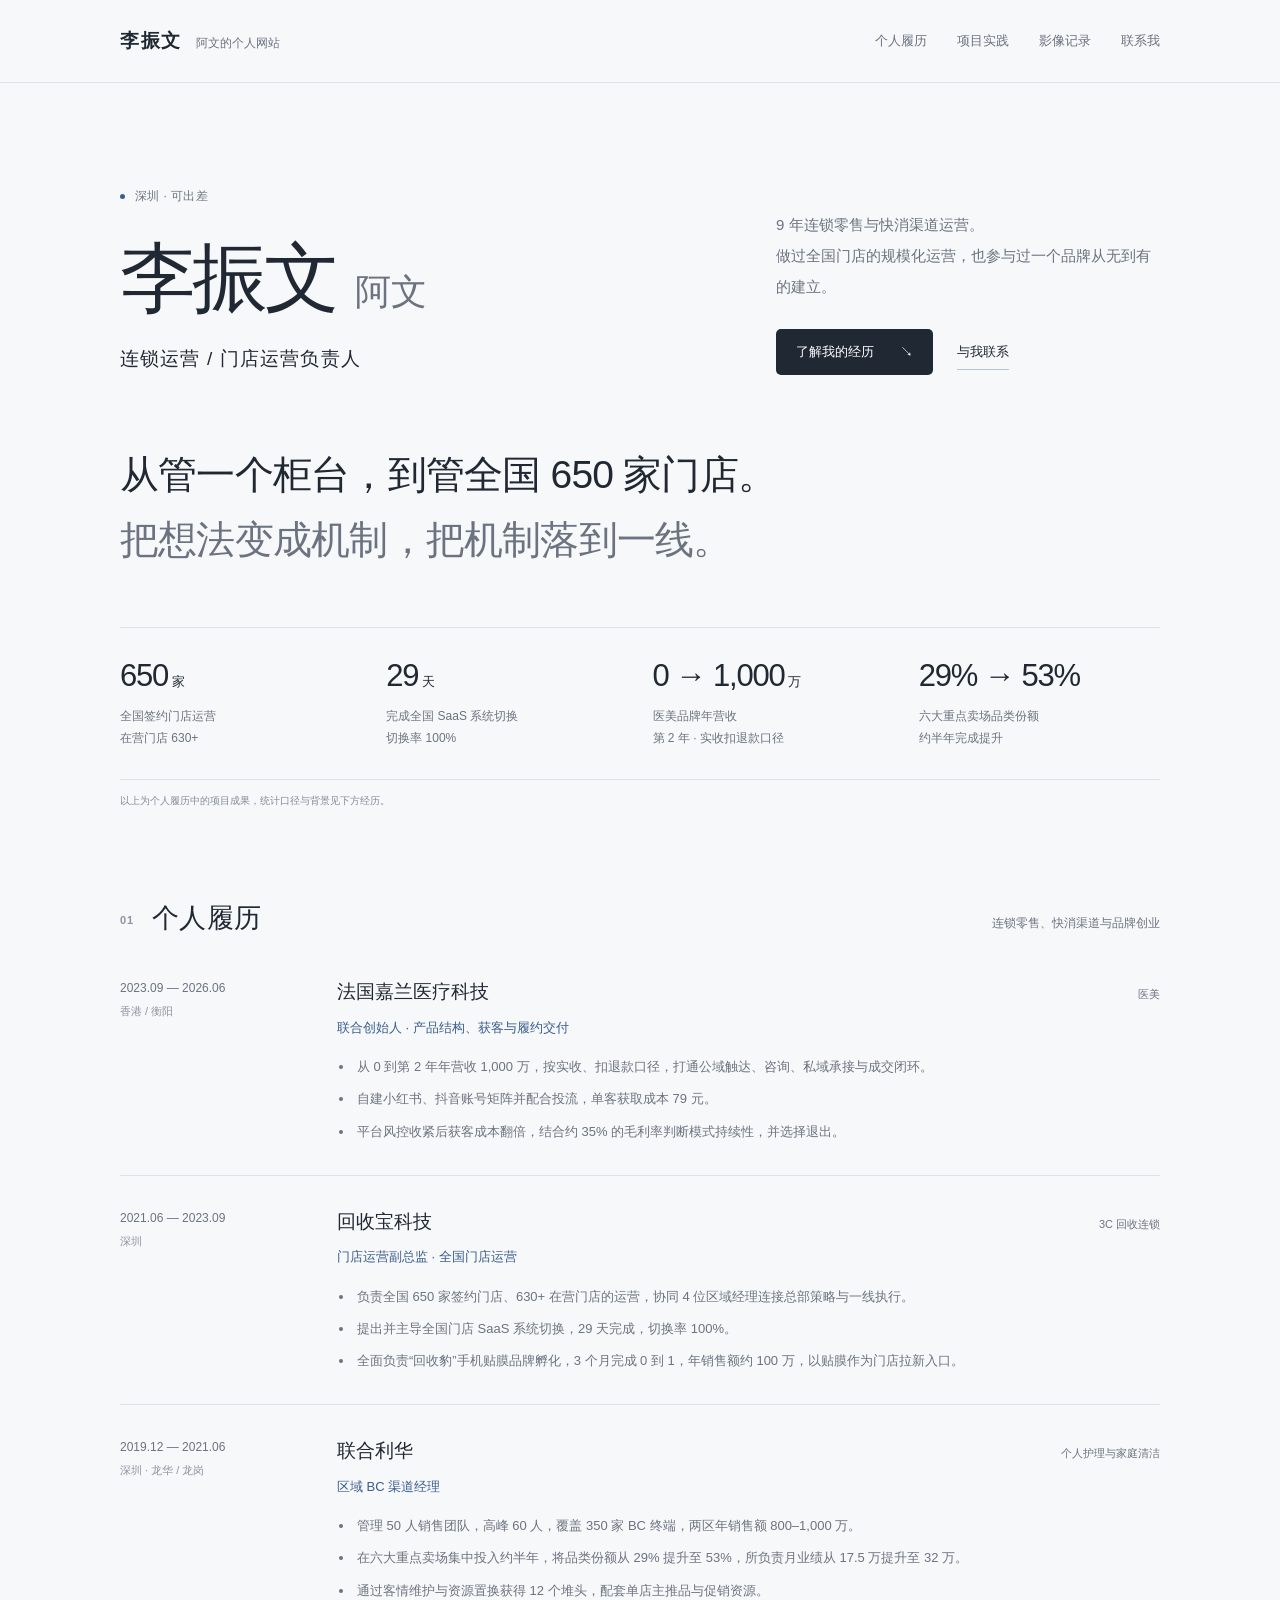
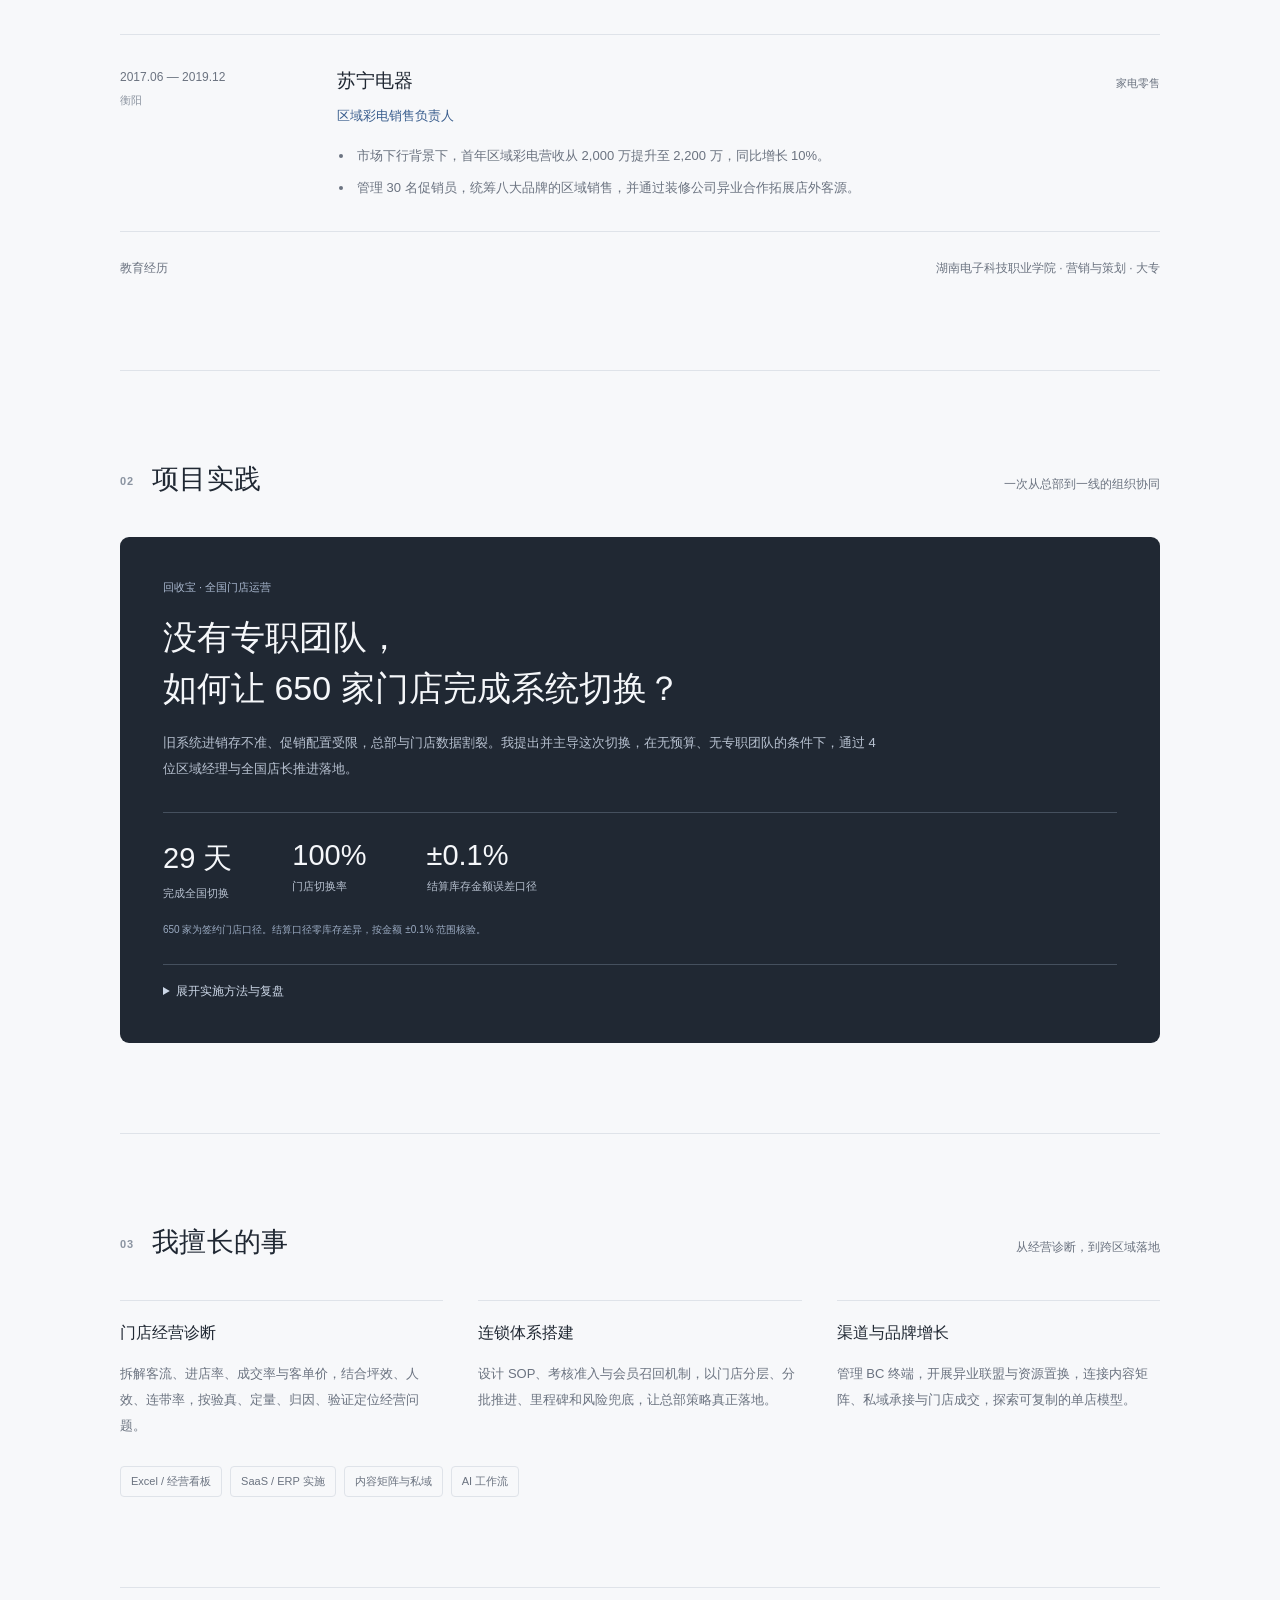
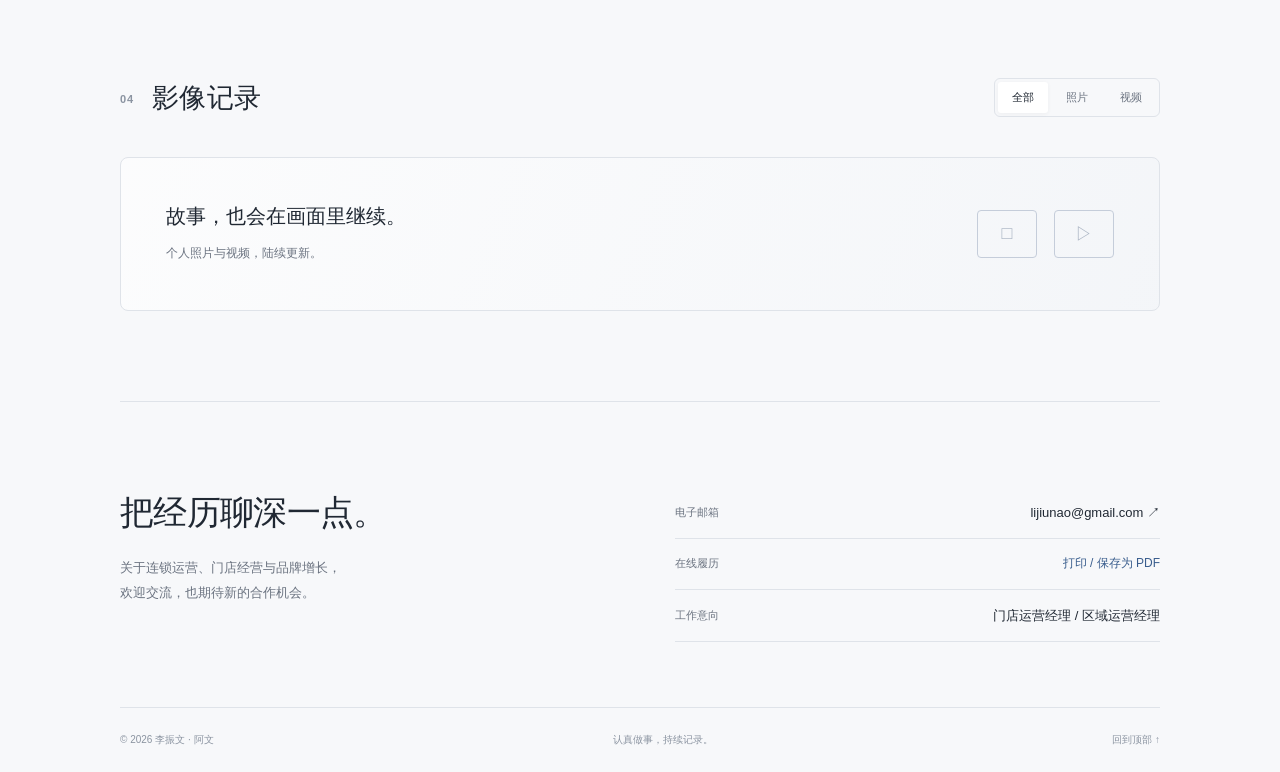
==== index.html @ 972db307 "Redesign Awen personal site around resume and future media gallery" ====
<!doctype html>
<html lang="zh-CN">
<head>
<meta charset="utf-8"><meta name="viewport" content="width=device-width,initial-scale=1">
<meta name="description" content="李振文（阿文）的个人网站。9 年连锁零售与快消渠道运营，分享工作经历、项目实践与影像记录。">
<meta name="theme-color" content="#f7f8fa"><title>李振文 · 阿文｜连锁运营与个人记录</title>
<style>
:root{--paper:#f7f8fa;--ink:#202833;--muted:#6b7380;--line:#dfe3e9;--accent:#395d8d;--white:#fff;--soft:#edf1f6}*{box-sizing:border-box}html{scroll-behavior:smooth;scroll-padding-top:100px}body{margin:0;background:var(--paper);color:var(--ink);font-family:-apple-system,BlinkMacSystemFont,"PingFang SC","Microsoft YaHei",sans-serif;-webkit-font-smoothing:antialiased}button,a{-webkit-tap-highlight-color:transparent}a{color:inherit;text-decoration:none}button{font:inherit;cursor:pointer}a:focus-visible,button:focus-visible,summary:focus-visible{outline:2px solid var(--accent);outline-offset:6px}button{color:inherit}.wrap{max-width:1120px;margin:auto;padding:0 40px}.site-header{position:sticky;top:0;z-index:10;background:#f7f8faed;border-bottom:1px solid var(--line);backdrop-filter:blur(18px)}.nav{height:82px;display:flex;justify-content:space-between;align-items:center}.brand{font-weight:650;font-size:19px;letter-spacing:.08em}.brand span{font-size:12px;font-weight:400;margin-left:14px;color:var(--muted);letter-spacing:0}.nav-links{display:flex;gap:30px;font-size:13px;color:var(--muted)}.nav-links a:hover{color:var(--accent)}.menu-button{display:none;border:1px solid var(--line);background:transparent;border-radius:5px;padding:8px 12px;font-size:12px}.hero{padding:105px 0 0}.hero-top{display:grid;grid-template-columns:1.5fr 1fr;gap:80px;align-items:end}.location{font-size:12px;color:var(--muted);letter-spacing:.03em;margin:0 0 30px;display:flex;align-items:center;gap:10px}.location:before{content:"";width:5px;height:5px;background:var(--accent);border-radius:50%}h1{font-size:clamp(50px,6.2vw,76px);font-weight:550;letter-spacing:-.055em;line-height:1.12;margin:0 0 23px}h1 span{font-size:.47em;letter-spacing:0;font-weight:400;color:var(--muted);margin-left:20px}.role{font-size:19px;font-weight:400;letter-spacing:.06em;margin:0;line-height:1.7}.intro{font-size:15px;line-height:2.05;color:var(--muted);margin:0}.hero-actions{display:flex;gap:24px;align-items:center;margin-top:27px;font-size:13px}.primary{background:var(--ink);color:white;padding:14px 20px;border-radius:5px;display:inline-flex;gap:26px;align-items:center}.text-link{padding:8px 0;border-bottom:1px solid #bac4d1}.hero-line{font-size:clamp(27px,3.2vw,39px);line-height:1.65;letter-spacing:-.02em;margin:68px 0 0;max-width:860px;font-weight:400}.hero-line span{color:var(--muted)}.metrics{display:grid;grid-template-columns:repeat(4,1fr);margin-top:55px;border-top:1px solid var(--line);border-bottom:1px solid var(--line);padding:30px 0;gap:25px}.metric strong{display:block;font-size:31px;font-weight:500;letter-spacing:-.04em;font-variant-numeric:tabular-nums}.metric strong small{font-size:13px;margin-left:4px;font-weight:400;letter-spacing:0}.metric p{font-size:12px;margin:12px 0 0;color:var(--muted);line-height:1.8}.metric-note{font-size:10px;color:#838b97;margin:12px 0 0;line-height:1.8}.section{padding:90px 0;border-bottom:1px solid var(--line)}.section-heading{display:flex;justify-content:space-between;align-items:baseline;gap:30px;margin-bottom:40px}.section-heading h2{font-size:27px;font-weight:550;letter-spacing:.01em;margin:0}.section-heading p{font-size:12px;color:var(--muted);margin:0;line-height:1.8}.section-index{font-size:11px;color:#8b94a1;margin-right:18px;letter-spacing:.08em;vertical-align:middle}.career{display:grid;grid-template-columns:185px 1fr;gap:32px;padding:30px 0;border-top:1px solid var(--line)}.career:first-of-type{border-top:0;padding-top:0}.period{color:var(--muted);font-size:12px;font-variant-numeric:tabular-nums;line-height:2}.period span{display:block;font-size:11px;color:#8c94a0}.career-title{display:flex;justify-content:space-between;align-items:baseline;gap:20px}.career h3{font-size:19px;font-weight:550;margin:0;line-height:1.7}.career-title span{font-size:11px;color:var(--muted);white-space:nowrap}.position{color:var(--accent);font-size:13px;margin:7px 0 14px;line-height:1.8}.career ul{padding-left:17px;margin:0;color:var(--muted);font-size:13px;line-height:2.1}.career li{padding-left:3px;margin-bottom:5px}.career li:last-child{margin-bottom:0}.education{border-top:1px solid var(--line);padding-top:25px;display:flex;gap:30px;justify-content:space-between;font-size:12px;color:var(--muted);line-height:1.9}.project{background:var(--ink);border-radius:9px;color:#f5f7fa;padding:43px}.project-label{font-size:11px;color:#aab9d0;margin:0 0 17px}.project h3{font-size:clamp(23px,3vw,34px);font-weight:450;line-height:1.5;margin:0 0 16px;max-width:620px}.project-lead{font-size:13px;color:#b8c2d1;line-height:2;max-width:720px}.project-results{display:flex;gap:60px;margin-top:30px;padding-top:26px;border-top:1px solid #45505e}.project-results strong{font-size:29px;font-weight:450;display:block}.project-results span{font-size:11px;color:#b8c2d1;display:block;margin-top:7px}.project-note{font-size:10px;color:#9aaac1;line-height:1.8;margin:20px 0 0}.project details{margin-top:25px;border-top:1px solid #45505e;padding-top:18px}.project summary{font-size:12px;cursor:pointer;width:fit-content;color:#cbd6e6}.project-steps{display:grid;grid-template-columns:1fr 1fr;gap:24px;margin-top:22px}.project-steps h4{font-size:13px;font-weight:500;margin:0 0 9px}.project-steps p{font-size:12px;color:#b8c2d1;line-height:1.95;margin:0}.skills{display:grid;grid-template-columns:repeat(3,1fr);gap:35px}.skill{border-top:1px solid var(--line);padding-top:22px}.skill h3{font-size:16px;font-weight:550;margin:0 0 17px}.skill p{font-size:13px;color:var(--muted);line-height:2;margin:0}.tools{display:flex;gap:8px;flex-wrap:wrap;margin-top:27px}.tools span{font-size:11px;color:var(--muted);border:1px solid var(--line);padding:7px 10px;border-radius:4px}.media-heading{align-items:center}.filters{display:flex;gap:4px;border:1px solid var(--line);padding:3px;border-radius:6px}.filters button{font-size:11px;border:0;padding:8px 14px;background:transparent;color:var(--muted);border-radius:3px}.filters button[aria-pressed=true]{background:white;color:var(--ink);box-shadow:0 1px 4px #2028330c}.empty-media{border:1px solid var(--line);border-radius:8px;padding:45px;display:flex;align-items:center;justify-content:space-between;gap:30px;background:linear-gradient(110deg,#fff9,#edf1f655)}.empty-media h3{font-size:20px;font-weight:450;margin:0 0 12px}.empty-media p{font-size:12px;color:var(--muted);line-height:1.9;margin:0}.media-mark{display:flex;align-items:center;gap:17px;color:#aab4c3}.frame-mark{width:60px;height:48px;border:1px solid #c5cdda;border-radius:4px;display:grid;place-items:center;font-size:18px}.media-grid{display:grid;grid-template-columns:repeat(3,minmax(0,1fr));gap:20px}.media-card{border:1px solid var(--line);background:white;border-radius:7px;overflow:hidden}.media-card img,.media-card video{width:100%;aspect-ratio:4/5;object-fit:cover;display:block;background:var(--soft)}.media-card video{object-fit:contain}.media-card .media-card-body{padding:19px}.media-card h3{font-size:14px;font-weight:500;margin:0 0 10px;line-height:1.8}.media-card a{font-size:12px;color:var(--accent);display:inline-block;padding:4px 0}.link-cover{aspect-ratio:4/5;background:var(--soft);display:grid;place-items:center;color:var(--accent);font-size:25px}.contact{padding:85px 0 65px;display:grid;grid-template-columns:1fr 1fr;gap:70px}.contact h2{font-size:34px;font-weight:450;margin:0 0 17px;line-height:1.5;letter-spacing:-.02em}.contact p{font-size:13px;color:var(--muted);line-height:1.95;margin:0}.contact-info{display:grid;gap:0;align-content:start}.contact-info a,.contact-info .print-row{padding:14px 0;border-bottom:1px solid var(--line);display:flex;justify-content:space-between;align-items:center;gap:20px;font-size:13px;line-height:1.8}.contact-info small{font-size:11px;color:var(--muted)}.contact-info a:hover{color:var(--accent)}.print-button{border:0;background:none;padding:0;color:var(--accent);font-size:12px}.footer{display:flex;justify-content:space-between;gap:25px;border-top:1px solid var(--line);padding:25px 0;font-size:10px;color:#8b94a1}.hero{animation:enter .8s ease both}@keyframes enter{from{opacity:0;transform:translateY(10px)}to{opacity:1;transform:none}}[hidden]{display:none!important}@media(max-width:800px){.wrap{padding:0 25px}.hero{padding-top:60px}.hero-top{gap:30px;grid-template-columns:1fr}.hero-line{margin-top:45px;font-size:28px}.intro{max-width:580px}.metrics{grid-template-columns:1fr 1fr;gap:27px;padding:25px 0}.metric strong{font-size:29px}.section{padding:60px 0}.career{grid-template-columns:135px 1fr;gap:20px}.career-title{display:block}.career-title span{display:block;margin-top:3px}.project{padding:30px}.skills{gap:20px}.contact{gap:35px}.media-grid{grid-template-columns:1fr 1fr}.section-heading{gap:15px}.section-heading h2{font-size:24px}.section-index{margin-right:10px}}@media(max-width:560px){.nav{height:70px}.brand span{margin-left:9px}.menu-button{display:block}.nav-links{display:none;position:absolute;top:69px;left:0;right:0;background:var(--paper);padding:20px 25px;border-bottom:1px solid var(--line);gap:20px}.nav-links.open{display:flex;flex-wrap:wrap}.hero{padding-top:45px}h1{font-size:55px}.location{margin-bottom:25px}.role{font-size:16px}.intro{font-size:14px}.hero-line{font-size:25px}.section-heading{display:block;margin-bottom:29px}.section-heading p{margin-top:12px}.career{grid-template-columns:1fr;gap:10px;padding:27px 0}.period{display:flex;gap:15px}.career h3{font-size:18px}.education{display:block}.education span{display:block;margin-top:8px}.project{padding:25px}.project-results{gap:25px;justify-content:space-between}.project-results strong{font-size:25px}.project-results span{font-size:10px}.project-steps,.skills,.contact{grid-template-columns:1fr}.project-steps{gap:20px}.skills{gap:27px}.media-heading{display:flex;flex-wrap:wrap}.media-heading h2{font-size:23px}.filters button{padding:7px 11px}.empty-media{padding:28px;min-height:190px}.media-mark{display:none}.media-grid{grid-template-columns:1fr}.contact{padding-top:60px;gap:25px}.contact h2{font-size:30px}.footer{font-size:10px;line-height:1.8;flex-wrap:wrap}.section-index{font-size:10px}.contact-info a{overflow-wrap:anywhere}}@media(prefers-reduced-motion:reduce){*{animation:none!important;scroll-behavior:auto!important}}@media print{body{background:white;font-size:11px}.wrap{max-width:none;padding:0}.site-header,.hero-actions,#media,.print-row,.footer{display:none!important}.hero{padding-top:0;animation:none}.hero-top{grid-template-columns:1fr 1fr;gap:30px}h1{font-size:40px}.hero-line{font-size:24px;margin-top:20px}.metrics{margin-top:20px;padding:15px 0}.section{padding:28px 0}.section-heading{margin-bottom:20px}.career{padding:18px 0;break-inside:avoid}.project{color:var(--ink);background:#f0f2f5;padding:25px;break-inside:avoid}.project p,.project-results span,.project-note{color:#526071}.project h3{font-size:24px}.project details{display:none}.project-results{margin-top:15px;padding-top:15px}.contact{padding:25px 0;gap:25px}.contact h2{font-size:24px}.skills{gap:20px}}
</style>
</head>
<body>
<header class="site-header"><div class="wrap nav"><a class="brand" href="#home">李振文<span>阿文的个人网站</span></a><button class="menu-button" aria-controls="navigation" aria-expanded="false">目录</button><nav class="nav-links" id="navigation" aria-label="主导航"><a href="#experience">个人履历</a><a href="#project">项目实践</a><a href="#media">影像记录</a><a href="#contact">联系我</a></nav></div></header>
<main class="wrap">
<section class="hero" id="home"><div class="hero-top"><div><p class="location">深圳 · 可出差</p><h1>李振文<span>阿文</span></h1><p class="role">连锁运营 / 门店运营负责人</p></div><div><p class="intro">9 年连锁零售与快消渠道运营。<br>做过全国门店的规模化运营，也参与过一个品牌从无到有的建立。</p><div class="hero-actions"><a class="primary" href="#experience">了解我的经历 <span aria-hidden="true">↘</span></a><a class="text-link" href="#contact">与我联系</a></div></div></div><p class="hero-line">从管一个柜台，到管全国 650 家门店。<br><span>把想法变成机制，把机制落到一线。</span></p><div class="metrics"><div class="metric"><strong>650<small>家</small></strong><p>全国签约门店运营<br>在营门店 630+</p></div><div class="metric"><strong>29<small>天</small></strong><p>完成全国 SaaS 系统切换<br>切换率 100%</p></div><div class="metric"><strong>0 → 1,000<small>万</small></strong><p>医美品牌年营收<br>第 2 年 · 实收扣退款口径</p></div><div class="metric"><strong>29% → 53%</strong><p>六大重点卖场品类份额<br>约半年完成提升</p></div></div><p class="metric-note">以上为个人履历中的项目成果，统计口径与背景见下方经历。</p></section>
<section class="section" id="experience"><div class="section-heading"><h2><span class="section-index">01</span>个人履历</h2><p>连锁零售、快消渠道与品牌创业</p></div>
<article class="career"><div class="period">2023.09 — 2026.06<span>香港 / 衡阳</span></div><div><div class="career-title"><h3>法国嘉兰医疗科技</h3><span>医美</span></div><p class="position">联合创始人 · 产品结构、获客与履约交付</p><ul><li>从 0 到第 2 年年营收 1,000 万，按实收、扣退款口径，打通公域触达、咨询、私域承接与成交闭环。</li><li>自建小红书、抖音账号矩阵并配合投流，单客获取成本 79 元。</li><li>平台风控收紧后获客成本翻倍，结合约 35% 的毛利率判断模式持续性，并选择退出。</li></ul></div></article>
<article class="career"><div class="period">2021.06 — 2023.09<span>深圳</span></div><div><div class="career-title"><h3>回收宝科技</h3><span>3C 回收连锁</span></div><p class="position">门店运营副总监 · 全国门店运营</p><ul><li>负责全国 650 家签约门店、630+ 在营门店的运营，协同 4 位区域经理连接总部策略与一线执行。</li><li>提出并主导全国门店 SaaS 系统切换，29 天完成，切换率 100%。</li><li>全面负责“回收豹”手机贴膜品牌孵化，3 个月完成 0 到 1，年销售额约 100 万，以贴膜作为门店拉新入口。</li></ul></div></article>
<article class="career"><div class="period">2019.12 — 2021.06<span>深圳 · 龙华 / 龙岗</span></div><div><div class="career-title"><h3>联合利华</h3><span>个人护理与家庭清洁</span></div><p class="position">区域 BC 渠道经理</p><ul><li>管理 50 人销售团队，高峰 60 人，覆盖 350 家 BC 终端，两区年销售额 800–1,000 万。</li><li>在六大重点卖场集中投入约半年，将品类份额从 29% 提升至 53%，所负责月业绩从 17.5 万提升至 32 万。</li><li>通过客情维护与资源置换获得 12 个堆头，配套单店主推品与促销资源。</li></ul></div></article>
<article class="career"><div class="period">2017.06 — 2019.12<span>衡阳</span></div><div><div class="career-title"><h3>苏宁电器</h3><span>家电零售</span></div><p class="position">区域彩电销售负责人</p><ul><li>市场下行背景下，首年区域彩电营收从 2,000 万提升至 2,200 万，同比增长 10%。</li><li>管理 30 名促销员，统筹八大品牌的区域销售，并通过装修公司异业合作拓展店外客源。</li></ul></div></article>
<div class="education"><span>教育经历</span><span>湖南电子科技职业学院 · 营销与策划 · 大专</span></div></section>
<section class="section" id="project"><div class="section-heading"><h2><span class="section-index">02</span>项目实践</h2><p>一次从总部到一线的组织协同</p></div><article class="project"><p class="project-label">回收宝 · 全国门店运营</p><h3>没有专职团队，<br>如何让 650 家门店完成系统切换？</h3><p class="project-lead">旧系统进销存不准、促销配置受限，总部与门店数据割裂。我提出并主导这次切换，在无预算、无专职团队的条件下，通过 4 位区域经理与全国店长推进落地。</p><div class="project-results"><div><strong>29 天</strong><span>完成全国切换</span></div><div><strong>100%</strong><span>门店切换率</span></div><div><strong>±0.1%</strong><span>结算库存金额误差口径</span></div></div><p class="project-note">650 家为签约门店口径。结算口径零库存差异，按金额 ±0.1% 范围核验。</p><details><summary>展开实施方法与复盘</summary><div class="project-steps"><div><h4>先设准入，再分批推进</h4><p>店长通过考核后才允许切换，将切换完成情况纳入当月运营考核。从业绩靠后门店先切，逐步扩大范围。</p></div><div><h4>用里程碑管理节奏</h4><p>第 3 天完成考核、第 5 天完成首店、第 10 天达 50 家、第 20 天达 500 家，预留 9 天缓冲。</p></div><div><h4>统一库存验收标准</h4><p>对比切换前后的库存快照，按差异金额分级处理。发现“实物已出库、系统未扣账”的在途单后，补入切换前单据清零要求。</p></div><div><h4>复盘组织机制</h4><p>如果重新推进，会补足正向激励，并在第 10 天设置中期检查点，尽早识别执行偏差。</p></div></div></details></article></section>
<section class="section" id="skills"><div class="section-heading"><h2><span class="section-index">03</span>我擅长的事</h2><p>从经营诊断，到跨区域落地</p></div><div class="skills"><article class="skill"><h3>门店经营诊断</h3><p>拆解客流、进店率、成交率与客单价，结合坪效、人效、连带率，按验真、定量、归因、验证定位经营问题。</p></article><article class="skill"><h3>连锁体系搭建</h3><p>设计 SOP、考核准入与会员召回机制，以门店分层、分批推进、里程碑和风险兜底，让总部策略真正落地。</p></article><article class="skill"><h3>渠道与品牌增长</h3><p>管理 BC 终端，开展异业联盟与资源置换，连接内容矩阵、私域承接与门店成交，探索可复制的单店模型。</p></article></div><div class="tools" aria-label="常用工具与方法"><span>Excel / 经营看板</span><span>SaaS / ERP 实施</span><span>内容矩阵与私域</span><span>AI 工作流</span></div></section>
<section class="section" id="media"><div class="section-heading media-heading"><h2><span class="section-index">04</span>影像记录</h2><div class="filters" aria-label="筛选影像"><button type="button" data-filter="all" aria-pressed="true">全部</button><button type="button" data-filter="photo" aria-pressed="false">照片</button><button type="button" data-filter="video" aria-pressed="false">视频</button></div></div><div class="media-grid" id="media-grid"></div><div class="empty-media" id="media-empty" role="status"><div><h3 id="empty-title">故事，也会在画面里继续。</h3><p id="empty-copy">个人照片与视频，陆续更新。</p></div><div class="media-mark" aria-hidden="true"><span class="frame-mark">□</span><span class="frame-mark">▷</span></div></div><div id="douyin-profile" hidden></div></section>
<section class="contact" id="contact"><div><h2>把经历聊深一点。</h2><p>关于连锁运营、门店经营与品牌增长，<br>欢迎交流，也期待新的合作机会。</p></div><div class="contact-info"><a href="mailto:lijiunao@gmail.com"><small>电子邮箱</small><span>lijiunao@gmail.com ↗</span></a><div class="print-row"><small>在线履历</small><button class="print-button" type="button" id="print-resume">打印 / 保存为 PDF</button></div><div class="print-row"><small>工作意向</small><span>门店运营经理 / 区域运营经理</span></div></div></section>
</main><footer class="wrap"><div class="footer"><span>© <span id="year">2026</span> 李振文 · 阿文</span><span>认真做事，持续记录。</span><a href="#home">回到顶部 ↑</a></div></footer>
<script>
const nav=document.querySelector('#navigation'),menu=document.querySelector('.menu-button');menu.addEventListener('click',()=>{const open=menu.getAttribute('aria-expanded')!=='true';menu.setAttribute('aria-expanded',String(open));nav.classList.toggle('open',open)});nav.querySelectorAll('a').forEach(a=>a.addEventListener('click',()=>{menu.setAttribute('aria-expanded','false');nav.classList.remove('open')}));document.querySelector('#year').textContent=new Date().getFullYear();document.querySelector('#print-resume').addEventListener('click',()=>window.print());
let media={profile:'',items:[]},filter='all';const grid=document.querySelector('#media-grid');function safeLink(value){try{const u=new URL(value);return u.protocol==='https:'?u.href:''}catch{return ''}}function localAsset(value){if(typeof value!=='string'||!/^assets\/[\w./-]+$/.test(value)||value.includes('..'))return '';return value}function renderMedia(){grid.replaceChildren();const items=media.items.filter(i=>filter==='all'||i.type===filter);for(const item of items){const card=document.createElement('article');card.className='media-card';const poster=localAsset(item.poster),src=localAsset(item.src),url=safeLink(item.url);if(item.type==='video'&&src){const video=document.createElement('video');video.src=src;video.controls=true;video.preload='none';video.playsInline=true;if(poster)video.poster=poster;video.setAttribute('aria-label',item.title||'个人视频');card.append(video)}else if(poster||(item.type==='photo'&&src)){const img=document.createElement('img');img.src=poster||src;img.alt=item.title||'个人照片';img.loading='lazy';card.append(img)}else{const visual=document.createElement('div');visual.className='link-cover';visual.textContent='▷';visual.setAttribute('aria-hidden','true');card.append(visual)}const body=document.createElement('div');body.className='media-card-body';const title=document.createElement('h3');title.textContent=item.title||'影像记录';body.append(title);if(url){const link=document.createElement('a');link.href=url;link.target='_blank';link.rel='noopener noreferrer';link.textContent='在抖音查看 ↗';body.append(link)}card.append(body);grid.append(card)}document.querySelector('#media-empty').hidden=items.length>0;document.querySelector('#empty-title').textContent=filter==='photo'?'一些瞬间，值得留下。':filter==='video'?'用视频，记录更多。':'故事，也会在画面里继续。';document.querySelector('#empty-copy').textContent=filter==='photo'?'个人照片，陆续更新。':filter==='video'?'视频作品，陆续更新。':'个人照片与视频，陆续更新。'}document.querySelectorAll('[data-filter]').forEach(button=>button.addEventListener('click',()=>{filter=button.dataset.filter;document.querySelectorAll('[data-filter]').forEach(b=>b.setAttribute('aria-pressed',String(b===button)));renderMedia()}));fetch('media.json').then(r=>{if(!r.ok)throw Error('unavailable');return r.json()}).then(data=>{media.items=Array.isArray(data.items)?data.items.filter(i=>i&&['photo','video'].includes(i.type)):[];media.profile=safeLink(data.profile);if(media.profile){const host=document.querySelector('#douyin-profile'),a=document.createElement('a');a.href=media.profile;a.textContent='在抖音看更多记录 ↗';a.className='text-link';a.target='_blank';a.rel='noopener noreferrer';host.append(a);host.style.marginTop='22px';host.hidden=false}renderMedia()}).catch(()=>renderMedia());renderMedia();
</script>
</body></html>
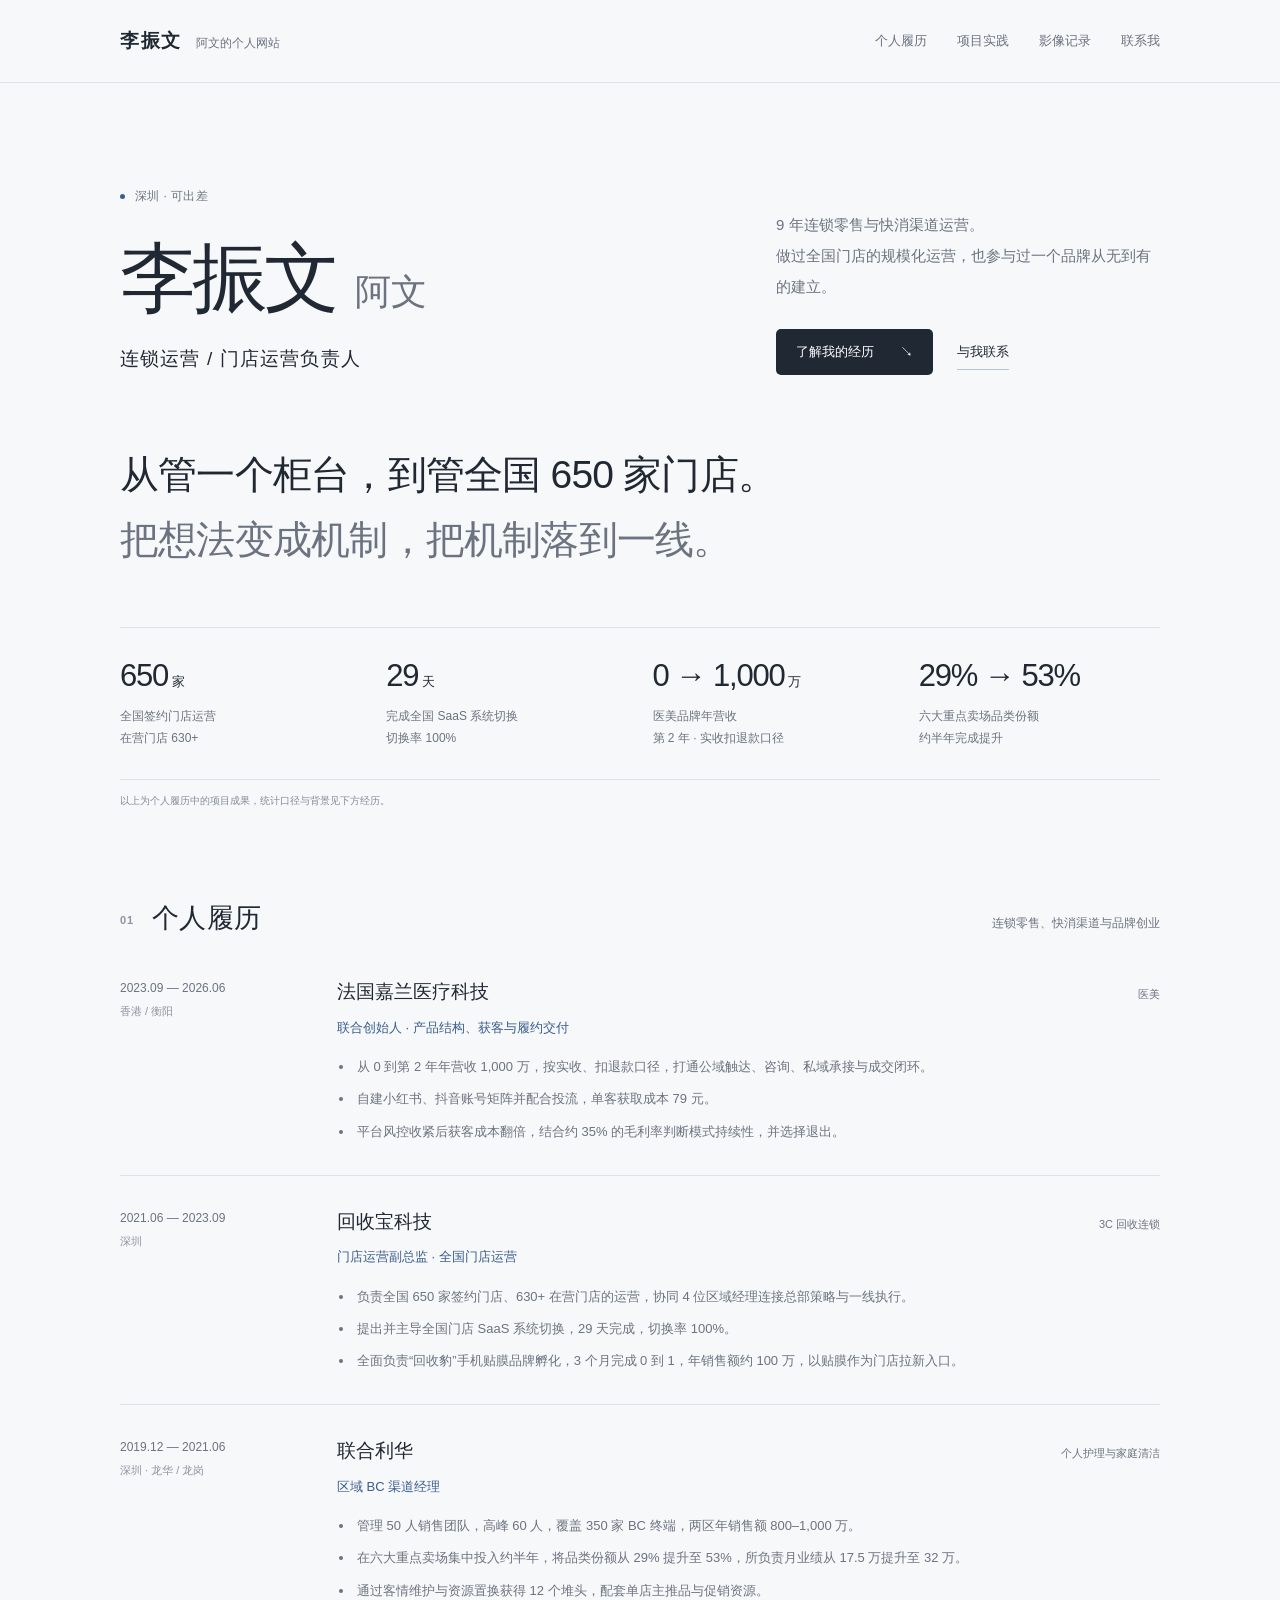
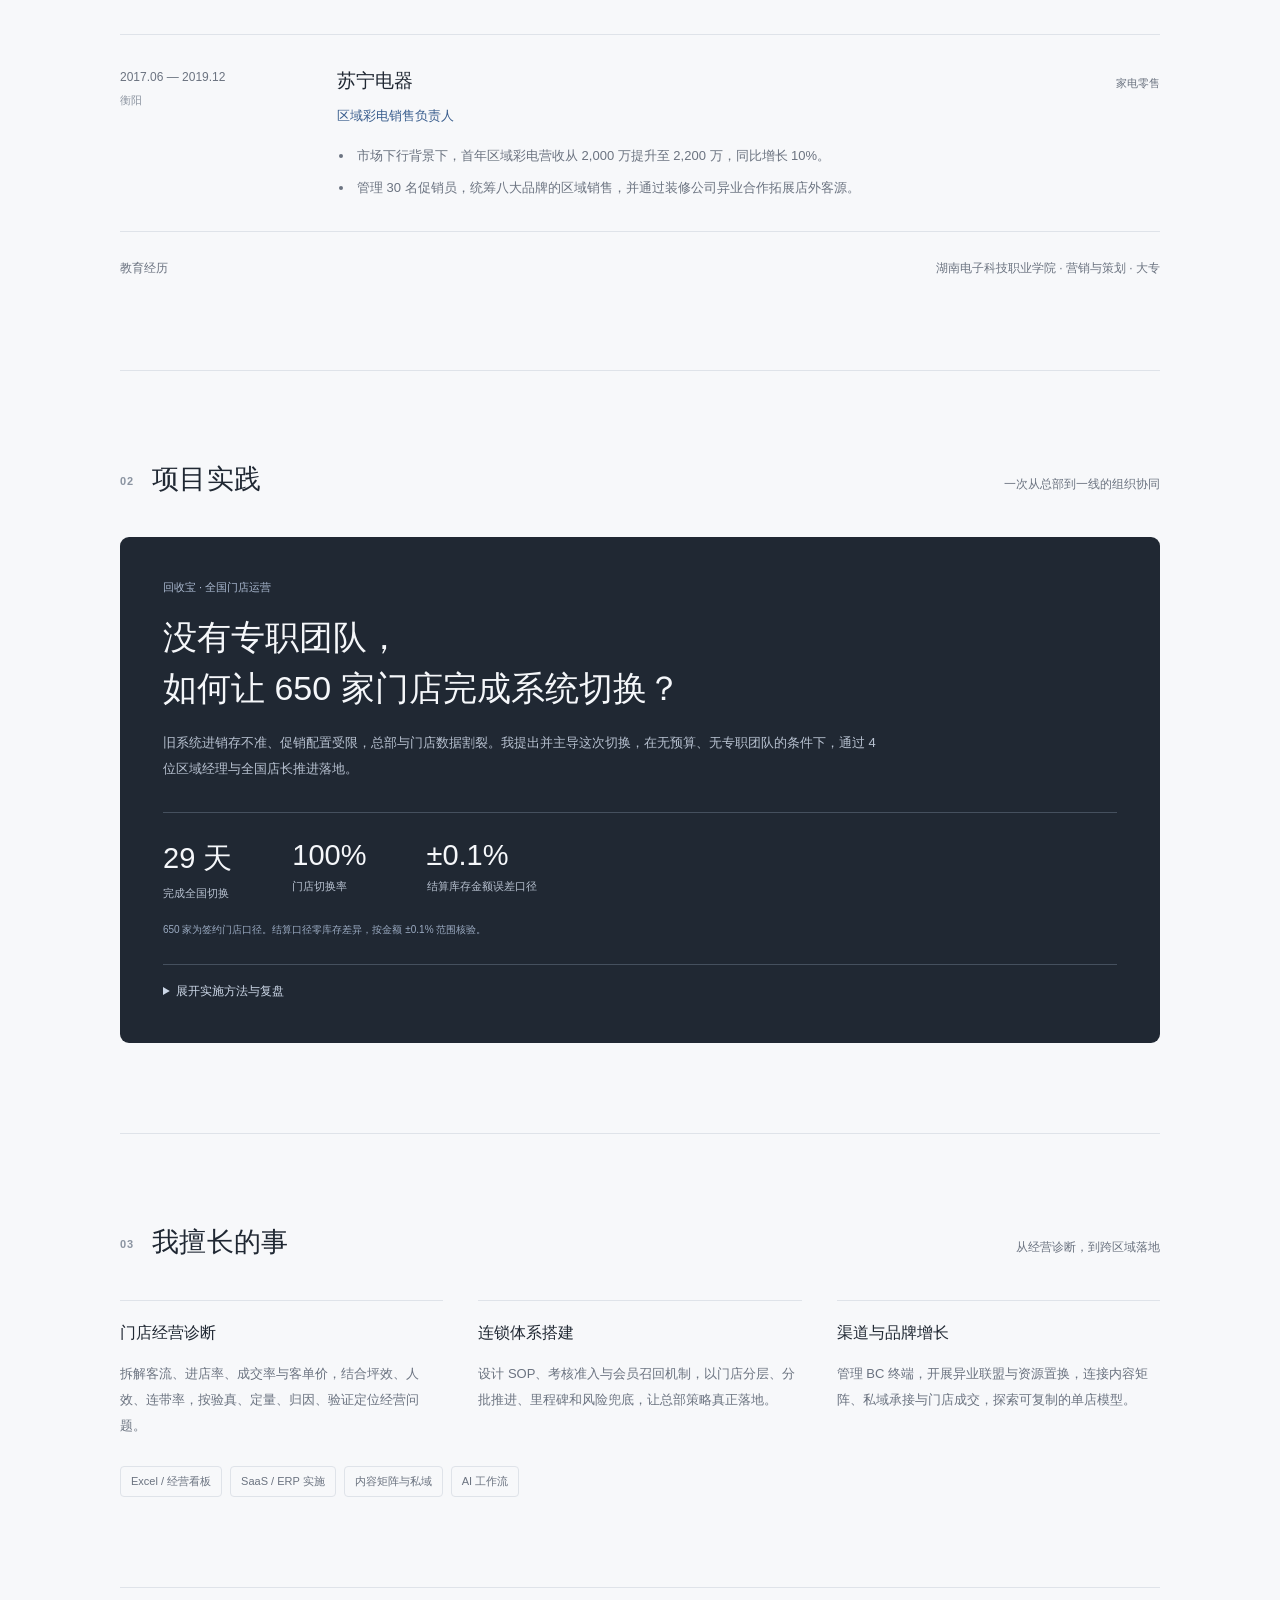
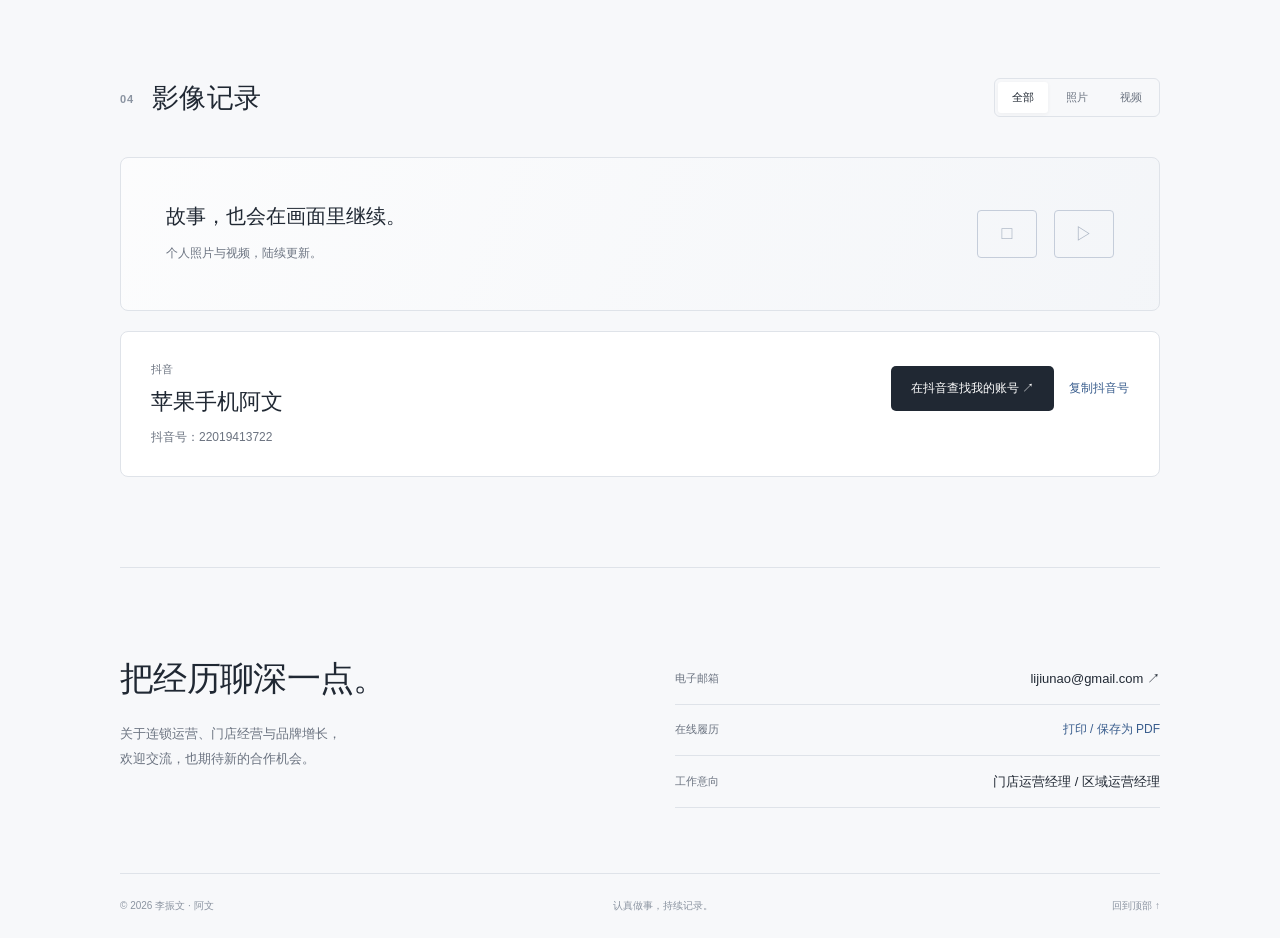
==== commit 8f430c3a: "Add Awen Douyin account search and copy controls" ====
--- a/index.html
+++ b/index.html
@@ -6,6 +6,7 @@
 <meta name="theme-color" content="#f7f8fa"><title>李振文 · 阿文｜连锁运营与个人记录</title>
 <style>
 :root{--paper:#f7f8fa;--ink:#202833;--muted:#6b7380;--line:#dfe3e9;--accent:#395d8d;--white:#fff;--soft:#edf1f6}*{box-sizing:border-box}html{scroll-behavior:smooth;scroll-padding-top:100px}body{margin:0;background:var(--paper);color:var(--ink);font-family:-apple-system,BlinkMacSystemFont,"PingFang SC","Microsoft YaHei",sans-serif;-webkit-font-smoothing:antialiased}button,a{-webkit-tap-highlight-color:transparent}a{color:inherit;text-decoration:none}button{font:inherit;cursor:pointer}a:focus-visible,button:focus-visible,summary:focus-visible{outline:2px solid var(--accent);outline-offset:6px}button{color:inherit}.wrap{max-width:1120px;margin:auto;padding:0 40px}.site-header{position:sticky;top:0;z-index:10;background:#f7f8faed;border-bottom:1px solid var(--line);backdrop-filter:blur(18px)}.nav{height:82px;display:flex;justify-content:space-between;align-items:center}.brand{font-weight:650;font-size:19px;letter-spacing:.08em}.brand span{font-size:12px;font-weight:400;margin-left:14px;color:var(--muted);letter-spacing:0}.nav-links{display:flex;gap:30px;font-size:13px;color:var(--muted)}.nav-links a:hover{color:var(--accent)}.menu-button{display:none;border:1px solid var(--line);background:transparent;border-radius:5px;padding:8px 12px;font-size:12px}.hero{padding:105px 0 0}.hero-top{display:grid;grid-template-columns:1.5fr 1fr;gap:80px;align-items:end}.location{font-size:12px;color:var(--muted);letter-spacing:.03em;margin:0 0 30px;display:flex;align-items:center;gap:10px}.location:before{content:"";width:5px;height:5px;background:var(--accent);border-radius:50%}h1{font-size:clamp(50px,6.2vw,76px);font-weight:550;letter-spacing:-.055em;line-height:1.12;margin:0 0 23px}h1 span{font-size:.47em;letter-spacing:0;font-weight:400;color:var(--muted);margin-left:20px}.role{font-size:19px;font-weight:400;letter-spacing:.06em;margin:0;line-height:1.7}.intro{font-size:15px;line-height:2.05;color:var(--muted);margin:0}.hero-actions{display:flex;gap:24px;align-items:center;margin-top:27px;font-size:13px}.primary{background:var(--ink);color:white;padding:14px 20px;border-radius:5px;display:inline-flex;gap:26px;align-items:center}.text-link{padding:8px 0;border-bottom:1px solid #bac4d1}.hero-line{font-size:clamp(27px,3.2vw,39px);line-height:1.65;letter-spacing:-.02em;margin:68px 0 0;max-width:860px;font-weight:400}.hero-line span{color:var(--muted)}.metrics{display:grid;grid-template-columns:repeat(4,1fr);margin-top:55px;border-top:1px solid var(--line);border-bottom:1px solid var(--line);padding:30px 0;gap:25px}.metric strong{display:block;font-size:31px;font-weight:500;letter-spacing:-.04em;font-variant-numeric:tabular-nums}.metric strong small{font-size:13px;margin-left:4px;font-weight:400;letter-spacing:0}.metric p{font-size:12px;margin:12px 0 0;color:var(--muted);line-height:1.8}.metric-note{font-size:10px;color:#838b97;margin:12px 0 0;line-height:1.8}.section{padding:90px 0;border-bottom:1px solid var(--line)}.section-heading{display:flex;justify-content:space-between;align-items:baseline;gap:30px;margin-bottom:40px}.section-heading h2{font-size:27px;font-weight:550;letter-spacing:.01em;margin:0}.section-heading p{font-size:12px;color:var(--muted);margin:0;line-height:1.8}.section-index{font-size:11px;color:#8b94a1;margin-right:18px;letter-spacing:.08em;vertical-align:middle}.career{display:grid;grid-template-columns:185px 1fr;gap:32px;padding:30px 0;border-top:1px solid var(--line)}.career:first-of-type{border-top:0;padding-top:0}.period{color:var(--muted);font-size:12px;font-variant-numeric:tabular-nums;line-height:2}.period span{display:block;font-size:11px;color:#8c94a0}.career-title{display:flex;justify-content:space-between;align-items:baseline;gap:20px}.career h3{font-size:19px;font-weight:550;margin:0;line-height:1.7}.career-title span{font-size:11px;color:var(--muted);white-space:nowrap}.position{color:var(--accent);font-size:13px;margin:7px 0 14px;line-height:1.8}.career ul{padding-left:17px;margin:0;color:var(--muted);font-size:13px;line-height:2.1}.career li{padding-left:3px;margin-bottom:5px}.career li:last-child{margin-bottom:0}.education{border-top:1px solid var(--line);padding-top:25px;display:flex;gap:30px;justify-content:space-between;font-size:12px;color:var(--muted);line-height:1.9}.project{background:var(--ink);border-radius:9px;color:#f5f7fa;padding:43px}.project-label{font-size:11px;color:#aab9d0;margin:0 0 17px}.project h3{font-size:clamp(23px,3vw,34px);font-weight:450;line-height:1.5;margin:0 0 16px;max-width:620px}.project-lead{font-size:13px;color:#b8c2d1;line-height:2;max-width:720px}.project-results{display:flex;gap:60px;margin-top:30px;padding-top:26px;border-top:1px solid #45505e}.project-results strong{font-size:29px;font-weight:450;display:block}.project-results span{font-size:11px;color:#b8c2d1;display:block;margin-top:7px}.project-note{font-size:10px;color:#9aaac1;line-height:1.8;margin:20px 0 0}.project details{margin-top:25px;border-top:1px solid #45505e;padding-top:18px}.project summary{font-size:12px;cursor:pointer;width:fit-content;color:#cbd6e6}.project-steps{display:grid;grid-template-columns:1fr 1fr;gap:24px;margin-top:22px}.project-steps h4{font-size:13px;font-weight:500;margin:0 0 9px}.project-steps p{font-size:12px;color:#b8c2d1;line-height:1.95;margin:0}.skills{display:grid;grid-template-columns:repeat(3,1fr);gap:35px}.skill{border-top:1px solid var(--line);padding-top:22px}.skill h3{font-size:16px;font-weight:550;margin:0 0 17px}.skill p{font-size:13px;color:var(--muted);line-height:2;margin:0}.tools{display:flex;gap:8px;flex-wrap:wrap;margin-top:27px}.tools span{font-size:11px;color:var(--muted);border:1px solid var(--line);padding:7px 10px;border-radius:4px}.media-heading{align-items:center}.filters{display:flex;gap:4px;border:1px solid var(--line);padding:3px;border-radius:6px}.filters button{font-size:11px;border:0;padding:8px 14px;background:transparent;color:var(--muted);border-radius:3px}.filters button[aria-pressed=true]{background:white;color:var(--ink);box-shadow:0 1px 4px #2028330c}.empty-media{border:1px solid var(--line);border-radius:8px;padding:45px;display:flex;align-items:center;justify-content:space-between;gap:30px;background:linear-gradient(110deg,#fff9,#edf1f655)}.empty-media h3{font-size:20px;font-weight:450;margin:0 0 12px}.empty-media p{font-size:12px;color:var(--muted);line-height:1.9;margin:0}.media-mark{display:flex;align-items:center;gap:17px;color:#aab4c3}.frame-mark{width:60px;height:48px;border:1px solid #c5cdda;border-radius:4px;display:grid;place-items:center;font-size:18px}.media-grid{display:grid;grid-template-columns:repeat(3,minmax(0,1fr));gap:20px}.media-card{border:1px solid var(--line);background:white;border-radius:7px;overflow:hidden}.media-card img,.media-card video{width:100%;aspect-ratio:4/5;object-fit:cover;display:block;background:var(--soft)}.media-card video{object-fit:contain}.media-card .media-card-body{padding:19px}.media-card h3{font-size:14px;font-weight:500;margin:0 0 10px;line-height:1.8}.media-card a{font-size:12px;color:var(--accent);display:inline-block;padding:4px 0}.link-cover{aspect-ratio:4/5;background:var(--soft);display:grid;place-items:center;color:var(--accent);font-size:25px}.contact{padding:85px 0 65px;display:grid;grid-template-columns:1fr 1fr;gap:70px}.contact h2{font-size:34px;font-weight:450;margin:0 0 17px;line-height:1.5;letter-spacing:-.02em}.contact p{font-size:13px;color:var(--muted);line-height:1.95;margin:0}.contact-info{display:grid;gap:0;align-content:start}.contact-info a,.contact-info .print-row{padding:14px 0;border-bottom:1px solid var(--line);display:flex;justify-content:space-between;align-items:center;gap:20px;font-size:13px;line-height:1.8}.contact-info small{font-size:11px;color:var(--muted)}.contact-info a:hover{color:var(--accent)}.print-button{border:0;background:none;padding:0;color:var(--accent);font-size:12px}.footer{display:flex;justify-content:space-between;gap:25px;border-top:1px solid var(--line);padding:25px 0;font-size:10px;color:#8b94a1}.hero{animation:enter .8s ease both}@keyframes enter{from{opacity:0;transform:translateY(10px)}to{opacity:1;transform:none}}[hidden]{display:none!important}@media(max-width:800px){.wrap{padding:0 25px}.hero{padding-top:60px}.hero-top{gap:30px;grid-template-columns:1fr}.hero-line{margin-top:45px;font-size:28px}.intro{max-width:580px}.metrics{grid-template-columns:1fr 1fr;gap:27px;padding:25px 0}.metric strong{font-size:29px}.section{padding:60px 0}.career{grid-template-columns:135px 1fr;gap:20px}.career-title{display:block}.career-title span{display:block;margin-top:3px}.project{padding:30px}.skills{gap:20px}.contact{gap:35px}.media-grid{grid-template-columns:1fr 1fr}.section-heading{gap:15px}.section-heading h2{font-size:24px}.section-index{margin-right:10px}}@media(max-width:560px){.nav{height:70px}.brand span{margin-left:9px}.menu-button{display:block}.nav-links{display:none;position:absolute;top:69px;left:0;right:0;background:var(--paper);padding:20px 25px;border-bottom:1px solid var(--line);gap:20px}.nav-links.open{display:flex;flex-wrap:wrap}.hero{padding-top:45px}h1{font-size:55px}.location{margin-bottom:25px}.role{font-size:16px}.intro{font-size:14px}.hero-line{font-size:25px}.section-heading{display:block;margin-bottom:29px}.section-heading p{margin-top:12px}.career{grid-template-columns:1fr;gap:10px;padding:27px 0}.period{display:flex;gap:15px}.career h3{font-size:18px}.education{display:block}.education span{display:block;margin-top:8px}.project{padding:25px}.project-results{gap:25px;justify-content:space-between}.project-results strong{font-size:25px}.project-results span{font-size:10px}.project-steps,.skills,.contact{grid-template-columns:1fr}.project-steps{gap:20px}.skills{gap:27px}.media-heading{display:flex;flex-wrap:wrap}.media-heading h2{font-size:23px}.filters button{padding:7px 11px}.empty-media{padding:28px;min-height:190px}.media-mark{display:none}.media-grid{grid-template-columns:1fr}.contact{padding-top:60px;gap:25px}.contact h2{font-size:30px}.footer{font-size:10px;line-height:1.8;flex-wrap:wrap}.section-index{font-size:10px}.contact-info a{overflow-wrap:anywhere}}@media(prefers-reduced-motion:reduce){*{animation:none!important;scroll-behavior:auto!important}}@media print{body{background:white;font-size:11px}.wrap{max-width:none;padding:0}.site-header,.hero-actions,#media,.print-row,.footer{display:none!important}.hero{padding-top:0;animation:none}.hero-top{grid-template-columns:1fr 1fr;gap:30px}h1{font-size:40px}.hero-line{font-size:24px;margin-top:20px}.metrics{margin-top:20px;padding:15px 0}.section{padding:28px 0}.section-heading{margin-bottom:20px}.career{padding:18px 0;break-inside:avoid}.project{color:var(--ink);background:#f0f2f5;padding:25px;break-inside:avoid}.project p,.project-results span,.project-note{color:#526071}.project h3{font-size:24px}.project details{display:none}.project-results{margin-top:15px;padding-top:15px}.contact{padding:25px 0;gap:25px}.contact h2{font-size:24px}.skills{gap:20px}}
+.douyin-account{border:1px solid var(--line);border-radius:8px;padding:30px;display:flex;justify-content:space-between;align-items:center;gap:25px;margin-top:20px;background:var(--white)}.account-platform{font-size:11px;color:var(--muted);margin:0 0 10px}.douyin-account h3{font-size:22px;font-weight:500;margin:0 0 12px}.account-number{font-size:12px;color:var(--muted);margin:0;font-variant-numeric:tabular-nums}.account-actions{display:flex;flex-wrap:wrap;align-items:center;justify-content:flex-end;gap:15px}.account-actions .primary{font-size:12px}.copy-account{background:transparent;border:0;font-size:12px;color:var(--accent);padding:10px 0}#copy-status{width:100%;font-size:11px;color:var(--muted);text-align:right;margin:0;min-height:15px}@media(max-width:560px){.douyin-account{display:block;padding:25px}.account-actions{margin-top:22px;justify-content:flex-start}#copy-status{text-align:left}}@media print{.douyin-account{display:none}}
 </style>
 </head>
 <body>
@@ -20,11 +21,11 @@
 <div class="education"><span>教育经历</span><span>湖南电子科技职业学院 · 营销与策划 · 大专</span></div></section>
 <section class="section" id="project"><div class="section-heading"><h2><span class="section-index">02</span>项目实践</h2><p>一次从总部到一线的组织协同</p></div><article class="project"><p class="project-label">回收宝 · 全国门店运营</p><h3>没有专职团队，<br>如何让 650 家门店完成系统切换？</h3><p class="project-lead">旧系统进销存不准、促销配置受限，总部与门店数据割裂。我提出并主导这次切换，在无预算、无专职团队的条件下，通过 4 位区域经理与全国店长推进落地。</p><div class="project-results"><div><strong>29 天</strong><span>完成全国切换</span></div><div><strong>100%</strong><span>门店切换率</span></div><div><strong>±0.1%</strong><span>结算库存金额误差口径</span></div></div><p class="project-note">650 家为签约门店口径。结算口径零库存差异，按金额 ±0.1% 范围核验。</p><details><summary>展开实施方法与复盘</summary><div class="project-steps"><div><h4>先设准入，再分批推进</h4><p>店长通过考核后才允许切换，将切换完成情况纳入当月运营考核。从业绩靠后门店先切，逐步扩大范围。</p></div><div><h4>用里程碑管理节奏</h4><p>第 3 天完成考核、第 5 天完成首店、第 10 天达 50 家、第 20 天达 500 家，预留 9 天缓冲。</p></div><div><h4>统一库存验收标准</h4><p>对比切换前后的库存快照，按差异金额分级处理。发现“实物已出库、系统未扣账”的在途单后，补入切换前单据清零要求。</p></div><div><h4>复盘组织机制</h4><p>如果重新推进，会补足正向激励，并在第 10 天设置中期检查点，尽早识别执行偏差。</p></div></div></details></article></section>
 <section class="section" id="skills"><div class="section-heading"><h2><span class="section-index">03</span>我擅长的事</h2><p>从经营诊断，到跨区域落地</p></div><div class="skills"><article class="skill"><h3>门店经营诊断</h3><p>拆解客流、进店率、成交率与客单价，结合坪效、人效、连带率，按验真、定量、归因、验证定位经营问题。</p></article><article class="skill"><h3>连锁体系搭建</h3><p>设计 SOP、考核准入与会员召回机制，以门店分层、分批推进、里程碑和风险兜底，让总部策略真正落地。</p></article><article class="skill"><h3>渠道与品牌增长</h3><p>管理 BC 终端，开展异业联盟与资源置换，连接内容矩阵、私域承接与门店成交，探索可复制的单店模型。</p></article></div><div class="tools" aria-label="常用工具与方法"><span>Excel / 经营看板</span><span>SaaS / ERP 实施</span><span>内容矩阵与私域</span><span>AI 工作流</span></div></section>
-<section class="section" id="media"><div class="section-heading media-heading"><h2><span class="section-index">04</span>影像记录</h2><div class="filters" aria-label="筛选影像"><button type="button" data-filter="all" aria-pressed="true">全部</button><button type="button" data-filter="photo" aria-pressed="false">照片</button><button type="button" data-filter="video" aria-pressed="false">视频</button></div></div><div class="media-grid" id="media-grid"></div><div class="empty-media" id="media-empty" role="status"><div><h3 id="empty-title">故事，也会在画面里继续。</h3><p id="empty-copy">个人照片与视频，陆续更新。</p></div><div class="media-mark" aria-hidden="true"><span class="frame-mark">□</span><span class="frame-mark">▷</span></div></div><div id="douyin-profile" hidden></div></section>
+<section class="section" id="media"><div class="section-heading media-heading"><h2><span class="section-index">04</span>影像记录</h2><div class="filters" aria-label="筛选影像"><button type="button" data-filter="all" aria-pressed="true">全部</button><button type="button" data-filter="photo" aria-pressed="false">照片</button><button type="button" data-filter="video" aria-pressed="false">视频</button></div></div><div class="media-grid" id="media-grid"></div><div class="empty-media" id="media-empty" role="status"><div><h3 id="empty-title">故事，也会在画面里继续。</h3><p id="empty-copy">个人照片与视频，陆续更新。</p></div><div class="media-mark" aria-hidden="true"><span class="frame-mark">□</span><span class="frame-mark">▷</span></div></div><div id="douyin-profile" hidden></div><div class="douyin-account" id="douyin-account" hidden><div><p class="account-platform">抖音</p><h3 id="account-name"></h3><p class="account-number" id="account-number"></p></div><div class="account-actions"><a class="primary" id="account-search" target="_blank" rel="noopener noreferrer">在抖音查找我的账号 ↗</a><button class="copy-account" type="button" id="copy-account">复制抖音号</button><p id="copy-status" role="status"></p></div></div></section>
 <section class="contact" id="contact"><div><h2>把经历聊深一点。</h2><p>关于连锁运营、门店经营与品牌增长，<br>欢迎交流，也期待新的合作机会。</p></div><div class="contact-info"><a href="mailto:lijiunao@gmail.com"><small>电子邮箱</small><span>lijiunao@gmail.com ↗</span></a><div class="print-row"><small>在线履历</small><button class="print-button" type="button" id="print-resume">打印 / 保存为 PDF</button></div><div class="print-row"><small>工作意向</small><span>门店运营经理 / 区域运营经理</span></div></div></section>
 </main><footer class="wrap"><div class="footer"><span>© <span id="year">2026</span> 李振文 · 阿文</span><span>认真做事，持续记录。</span><a href="#home">回到顶部 ↑</a></div></footer>
 <script>
 const nav=document.querySelector('#navigation'),menu=document.querySelector('.menu-button');menu.addEventListener('click',()=>{const open=menu.getAttribute('aria-expanded')!=='true';menu.setAttribute('aria-expanded',String(open));nav.classList.toggle('open',open)});nav.querySelectorAll('a').forEach(a=>a.addEventListener('click',()=>{menu.setAttribute('aria-expanded','false');nav.classList.remove('open')}));document.querySelector('#year').textContent=new Date().getFullYear();document.querySelector('#print-resume').addEventListener('click',()=>window.print());
-let media={profile:'',items:[]},filter='all';const grid=document.querySelector('#media-grid');function safeLink(value){try{const u=new URL(value);return u.protocol==='https:'?u.href:''}catch{return ''}}function localAsset(value){if(typeof value!=='string'||!/^assets\/[\w./-]+$/.test(value)||value.includes('..'))return '';return value}function renderMedia(){grid.replaceChildren();const items=media.items.filter(i=>filter==='all'||i.type===filter);for(const item of items){const card=document.createElement('article');card.className='media-card';const poster=localAsset(item.poster),src=localAsset(item.src),url=safeLink(item.url);if(item.type==='video'&&src){const video=document.createElement('video');video.src=src;video.controls=true;video.preload='none';video.playsInline=true;if(poster)video.poster=poster;video.setAttribute('aria-label',item.title||'个人视频');card.append(video)}else if(poster||(item.type==='photo'&&src)){const img=document.createElement('img');img.src=poster||src;img.alt=item.title||'个人照片';img.loading='lazy';card.append(img)}else{const visual=document.createElement('div');visual.className='link-cover';visual.textContent='▷';visual.setAttribute('aria-hidden','true');card.append(visual)}const body=document.createElement('div');body.className='media-card-body';const title=document.createElement('h3');title.textContent=item.title||'影像记录';body.append(title);if(url){const link=document.createElement('a');link.href=url;link.target='_blank';link.rel='noopener noreferrer';link.textContent='在抖音查看 ↗';body.append(link)}card.append(body);grid.append(card)}document.querySelector('#media-empty').hidden=items.length>0;document.querySelector('#empty-title').textContent=filter==='photo'?'一些瞬间，值得留下。':filter==='video'?'用视频，记录更多。':'故事，也会在画面里继续。';document.querySelector('#empty-copy').textContent=filter==='photo'?'个人照片，陆续更新。':filter==='video'?'视频作品，陆续更新。':'个人照片与视频，陆续更新。'}document.querySelectorAll('[data-filter]').forEach(button=>button.addEventListener('click',()=>{filter=button.dataset.filter;document.querySelectorAll('[data-filter]').forEach(b=>b.setAttribute('aria-pressed',String(b===button)));renderMedia()}));fetch('media.json').then(r=>{if(!r.ok)throw Error('unavailable');return r.json()}).then(data=>{media.items=Array.isArray(data.items)?data.items.filter(i=>i&&['photo','video'].includes(i.type)):[];media.profile=safeLink(data.profile);if(media.profile){const host=document.querySelector('#douyin-profile'),a=document.createElement('a');a.href=media.profile;a.textContent='在抖音看更多记录 ↗';a.className='text-link';a.target='_blank';a.rel='noopener noreferrer';host.append(a);host.style.marginTop='22px';host.hidden=false}renderMedia()}).catch(()=>renderMedia());renderMedia();
+let media={profile:'',items:[]},filter='all';const grid=document.querySelector('#media-grid');function safeLink(value){try{const u=new URL(value);return u.protocol==='https:'?u.href:''}catch{return ''}}function localAsset(value){if(typeof value!=='string'||!/^assets\/[\w./-]+$/.test(value)||value.includes('..'))return '';return value}function renderMedia(){grid.replaceChildren();const items=media.items.filter(i=>filter==='all'||i.type===filter);for(const item of items){const card=document.createElement('article');card.className='media-card';const poster=localAsset(item.poster),src=localAsset(item.src),url=safeLink(item.url);if(item.type==='video'&&src){const video=document.createElement('video');video.src=src;video.controls=true;video.preload='none';video.playsInline=true;if(poster)video.poster=poster;video.setAttribute('aria-label',item.title||'个人视频');card.append(video)}else if(poster||(item.type==='photo'&&src)){const img=document.createElement('img');img.src=poster||src;img.alt=item.title||'个人照片';img.loading='lazy';card.append(img)}else{const visual=document.createElement('div');visual.className='link-cover';visual.textContent='▷';visual.setAttribute('aria-hidden','true');card.append(visual)}const body=document.createElement('div');body.className='media-card-body';const title=document.createElement('h3');title.textContent=item.title||'影像记录';body.append(title);if(url){const link=document.createElement('a');link.href=url;link.target='_blank';link.rel='noopener noreferrer';link.textContent='在抖音查看 ↗';body.append(link)}card.append(body);grid.append(card)}document.querySelector('#media-empty').hidden=items.length>0;document.querySelector('#empty-title').textContent=filter==='photo'?'一些瞬间，值得留下。':filter==='video'?'用视频，记录更多。':'故事，也会在画面里继续。';document.querySelector('#empty-copy').textContent=filter==='photo'?'个人照片，陆续更新。':filter==='video'?'视频作品，陆续更新。':'个人照片与视频，陆续更新。'}document.querySelectorAll('[data-filter]').forEach(button=>button.addEventListener('click',()=>{filter=button.dataset.filter;document.querySelectorAll('[data-filter]').forEach(b=>b.setAttribute('aria-pressed',String(b===button)));renderMedia()}));fetch('media.json').then(r=>{if(!r.ok)throw Error('unavailable');return r.json()}).then(data=>{media.items=Array.isArray(data.items)?data.items.filter(i=>i&&['photo','video'].includes(i.type)):[];media.profile=safeLink(data.profile);const account=data.account;if(account&&account.name&&account.uniqueId){document.querySelector('#douyin-account').hidden=false;document.querySelector('#account-name').textContent=account.name;document.querySelector('#account-number').textContent='抖音号：'+account.uniqueId;document.querySelector('#account-search').href='https://www.douyin.com/search/'+encodeURIComponent(account.uniqueId)+'?type=user';document.querySelector('#copy-account').addEventListener('click',async()=>{try{await navigator.clipboard.writeText(account.uniqueId);document.querySelector('#copy-status').textContent='抖音号已复制，可在抖音中搜索。'}catch{document.querySelector('#copy-status').textContent='请复制抖音号：'+account.uniqueId}})}if(media.profile){const host=document.querySelector('#douyin-profile'),a=document.createElement('a');a.href=media.profile;a.textContent='在抖音看更多记录 ↗';a.className='text-link';a.target='_blank';a.rel='noopener noreferrer';host.append(a);host.style.marginTop='22px';host.hidden=false}renderMedia()}).catch(()=>renderMedia());renderMedia();
 </script>
 </body></html>
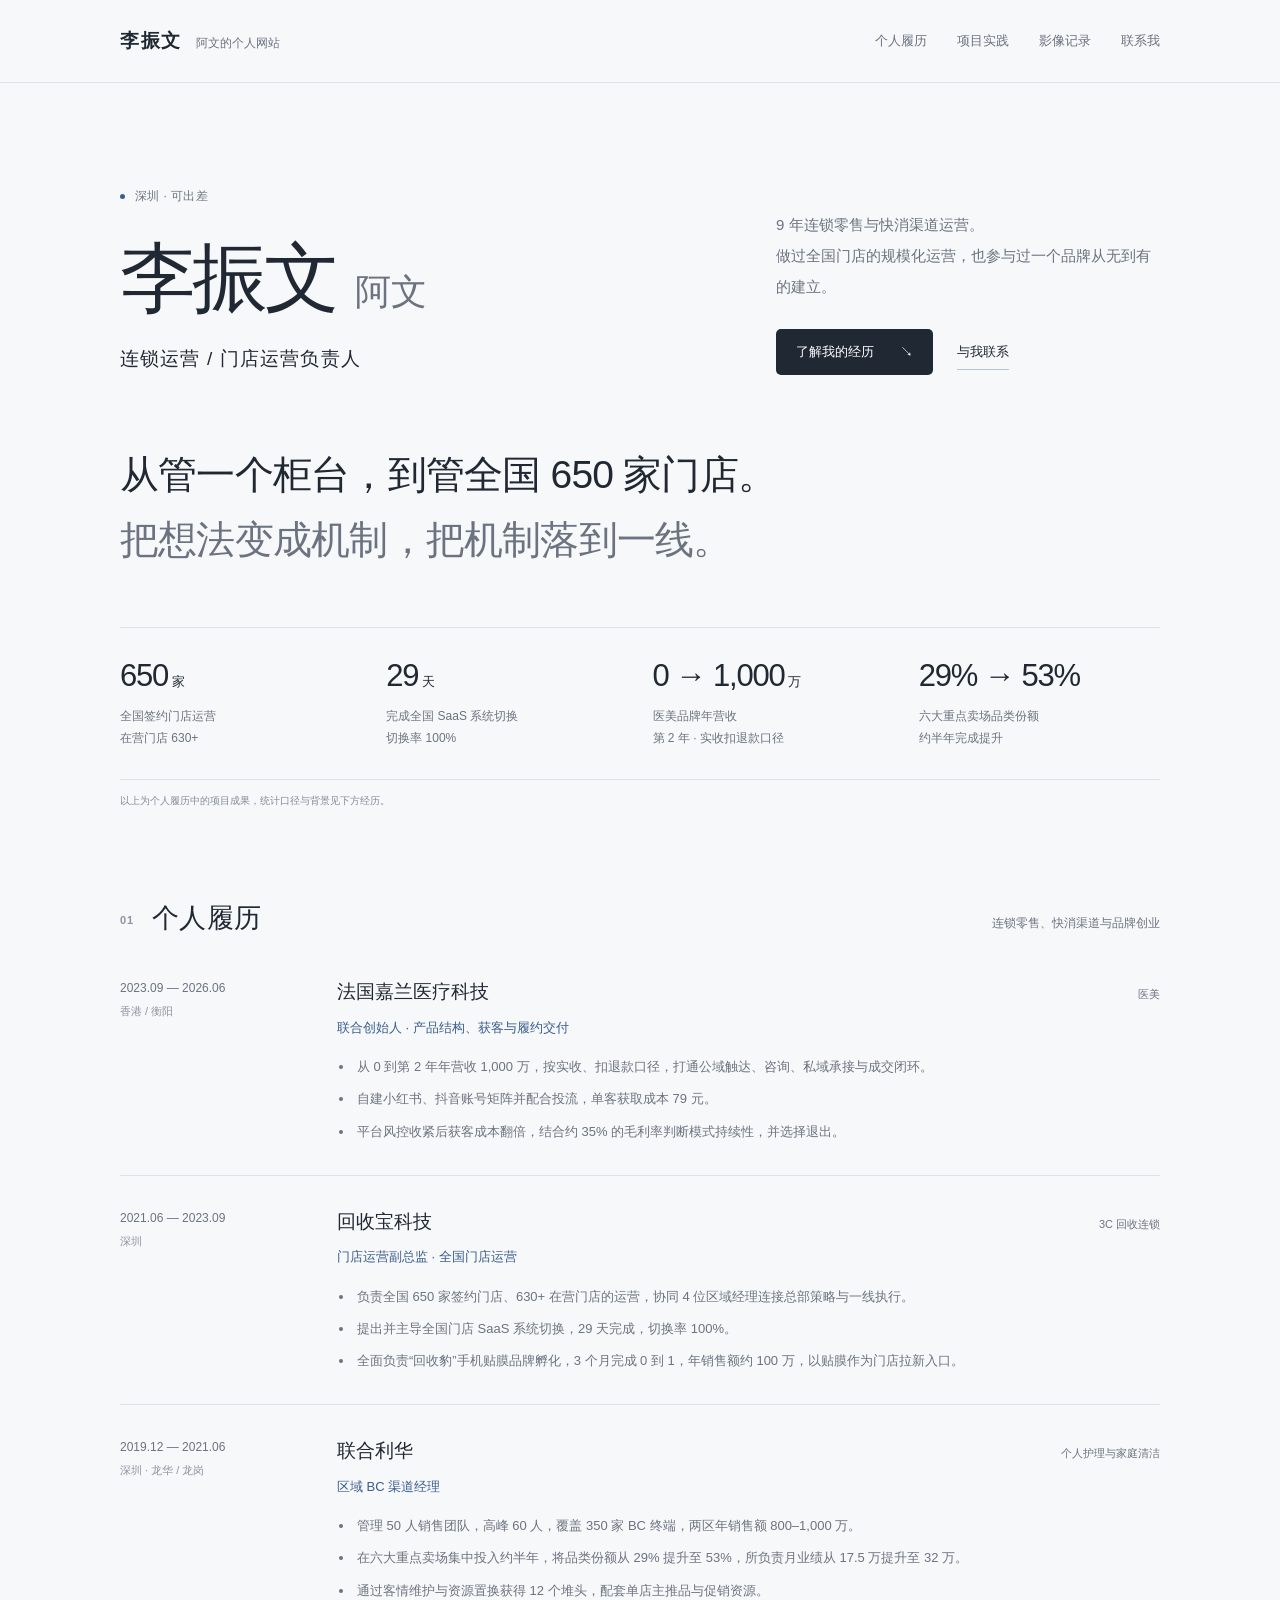
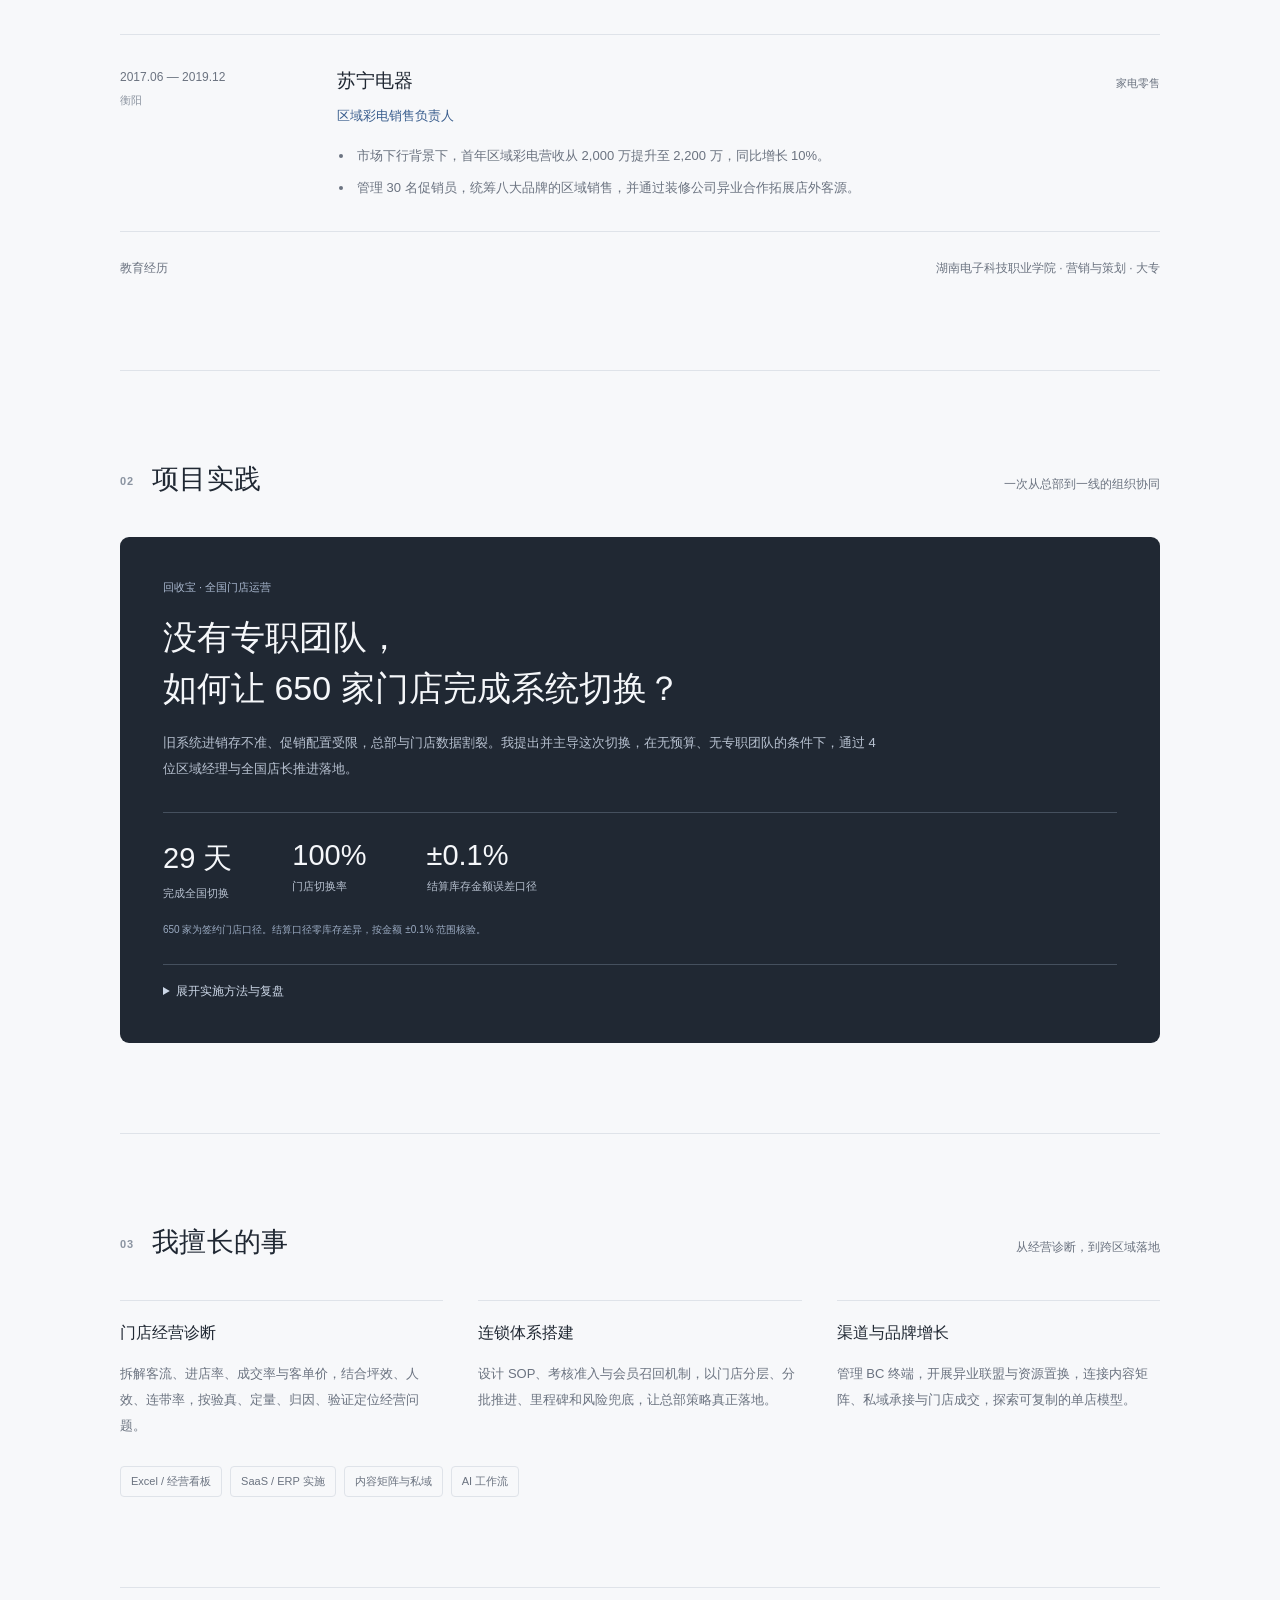
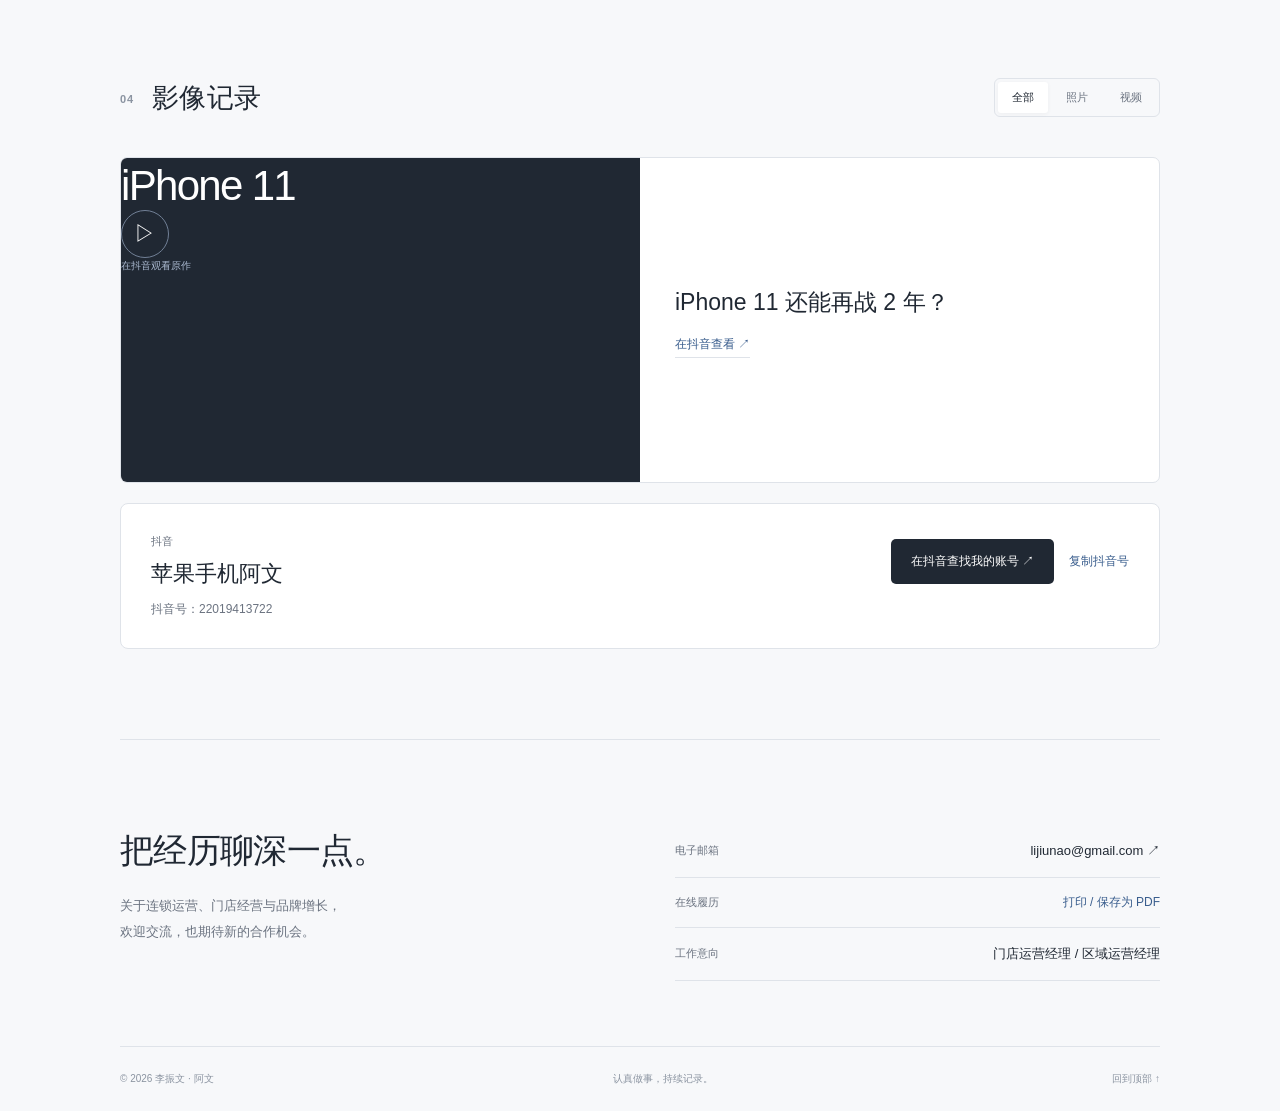
==== commit afdd3e17: "Show Awen's first Douyin video with original-work link" ====
--- a/index.html
+++ b/index.html
@@ -7,6 +7,7 @@
 <style>
 :root{--paper:#f7f8fa;--ink:#202833;--muted:#6b7380;--line:#dfe3e9;--accent:#395d8d;--white:#fff;--soft:#edf1f6}*{box-sizing:border-box}html{scroll-behavior:smooth;scroll-padding-top:100px}body{margin:0;background:var(--paper);color:var(--ink);font-family:-apple-system,BlinkMacSystemFont,"PingFang SC","Microsoft YaHei",sans-serif;-webkit-font-smoothing:antialiased}button,a{-webkit-tap-highlight-color:transparent}a{color:inherit;text-decoration:none}button{font:inherit;cursor:pointer}a:focus-visible,button:focus-visible,summary:focus-visible{outline:2px solid var(--accent);outline-offset:6px}button{color:inherit}.wrap{max-width:1120px;margin:auto;padding:0 40px}.site-header{position:sticky;top:0;z-index:10;background:#f7f8faed;border-bottom:1px solid var(--line);backdrop-filter:blur(18px)}.nav{height:82px;display:flex;justify-content:space-between;align-items:center}.brand{font-weight:650;font-size:19px;letter-spacing:.08em}.brand span{font-size:12px;font-weight:400;margin-left:14px;color:var(--muted);letter-spacing:0}.nav-links{display:flex;gap:30px;font-size:13px;color:var(--muted)}.nav-links a:hover{color:var(--accent)}.menu-button{display:none;border:1px solid var(--line);background:transparent;border-radius:5px;padding:8px 12px;font-size:12px}.hero{padding:105px 0 0}.hero-top{display:grid;grid-template-columns:1.5fr 1fr;gap:80px;align-items:end}.location{font-size:12px;color:var(--muted);letter-spacing:.03em;margin:0 0 30px;display:flex;align-items:center;gap:10px}.location:before{content:"";width:5px;height:5px;background:var(--accent);border-radius:50%}h1{font-size:clamp(50px,6.2vw,76px);font-weight:550;letter-spacing:-.055em;line-height:1.12;margin:0 0 23px}h1 span{font-size:.47em;letter-spacing:0;font-weight:400;color:var(--muted);margin-left:20px}.role{font-size:19px;font-weight:400;letter-spacing:.06em;margin:0;line-height:1.7}.intro{font-size:15px;line-height:2.05;color:var(--muted);margin:0}.hero-actions{display:flex;gap:24px;align-items:center;margin-top:27px;font-size:13px}.primary{background:var(--ink);color:white;padding:14px 20px;border-radius:5px;display:inline-flex;gap:26px;align-items:center}.text-link{padding:8px 0;border-bottom:1px solid #bac4d1}.hero-line{font-size:clamp(27px,3.2vw,39px);line-height:1.65;letter-spacing:-.02em;margin:68px 0 0;max-width:860px;font-weight:400}.hero-line span{color:var(--muted)}.metrics{display:grid;grid-template-columns:repeat(4,1fr);margin-top:55px;border-top:1px solid var(--line);border-bottom:1px solid var(--line);padding:30px 0;gap:25px}.metric strong{display:block;font-size:31px;font-weight:500;letter-spacing:-.04em;font-variant-numeric:tabular-nums}.metric strong small{font-size:13px;margin-left:4px;font-weight:400;letter-spacing:0}.metric p{font-size:12px;margin:12px 0 0;color:var(--muted);line-height:1.8}.metric-note{font-size:10px;color:#838b97;margin:12px 0 0;line-height:1.8}.section{padding:90px 0;border-bottom:1px solid var(--line)}.section-heading{display:flex;justify-content:space-between;align-items:baseline;gap:30px;margin-bottom:40px}.section-heading h2{font-size:27px;font-weight:550;letter-spacing:.01em;margin:0}.section-heading p{font-size:12px;color:var(--muted);margin:0;line-height:1.8}.section-index{font-size:11px;color:#8b94a1;margin-right:18px;letter-spacing:.08em;vertical-align:middle}.career{display:grid;grid-template-columns:185px 1fr;gap:32px;padding:30px 0;border-top:1px solid var(--line)}.career:first-of-type{border-top:0;padding-top:0}.period{color:var(--muted);font-size:12px;font-variant-numeric:tabular-nums;line-height:2}.period span{display:block;font-size:11px;color:#8c94a0}.career-title{display:flex;justify-content:space-between;align-items:baseline;gap:20px}.career h3{font-size:19px;font-weight:550;margin:0;line-height:1.7}.career-title span{font-size:11px;color:var(--muted);white-space:nowrap}.position{color:var(--accent);font-size:13px;margin:7px 0 14px;line-height:1.8}.career ul{padding-left:17px;margin:0;color:var(--muted);font-size:13px;line-height:2.1}.career li{padding-left:3px;margin-bottom:5px}.career li:last-child{margin-bottom:0}.education{border-top:1px solid var(--line);padding-top:25px;display:flex;gap:30px;justify-content:space-between;font-size:12px;color:var(--muted);line-height:1.9}.project{background:var(--ink);border-radius:9px;color:#f5f7fa;padding:43px}.project-label{font-size:11px;color:#aab9d0;margin:0 0 17px}.project h3{font-size:clamp(23px,3vw,34px);font-weight:450;line-height:1.5;margin:0 0 16px;max-width:620px}.project-lead{font-size:13px;color:#b8c2d1;line-height:2;max-width:720px}.project-results{display:flex;gap:60px;margin-top:30px;padding-top:26px;border-top:1px solid #45505e}.project-results strong{font-size:29px;font-weight:450;display:block}.project-results span{font-size:11px;color:#b8c2d1;display:block;margin-top:7px}.project-note{font-size:10px;color:#9aaac1;line-height:1.8;margin:20px 0 0}.project details{margin-top:25px;border-top:1px solid #45505e;padding-top:18px}.project summary{font-size:12px;cursor:pointer;width:fit-content;color:#cbd6e6}.project-steps{display:grid;grid-template-columns:1fr 1fr;gap:24px;margin-top:22px}.project-steps h4{font-size:13px;font-weight:500;margin:0 0 9px}.project-steps p{font-size:12px;color:#b8c2d1;line-height:1.95;margin:0}.skills{display:grid;grid-template-columns:repeat(3,1fr);gap:35px}.skill{border-top:1px solid var(--line);padding-top:22px}.skill h3{font-size:16px;font-weight:550;margin:0 0 17px}.skill p{font-size:13px;color:var(--muted);line-height:2;margin:0}.tools{display:flex;gap:8px;flex-wrap:wrap;margin-top:27px}.tools span{font-size:11px;color:var(--muted);border:1px solid var(--line);padding:7px 10px;border-radius:4px}.media-heading{align-items:center}.filters{display:flex;gap:4px;border:1px solid var(--line);padding:3px;border-radius:6px}.filters button{font-size:11px;border:0;padding:8px 14px;background:transparent;color:var(--muted);border-radius:3px}.filters button[aria-pressed=true]{background:white;color:var(--ink);box-shadow:0 1px 4px #2028330c}.empty-media{border:1px solid var(--line);border-radius:8px;padding:45px;display:flex;align-items:center;justify-content:space-between;gap:30px;background:linear-gradient(110deg,#fff9,#edf1f655)}.empty-media h3{font-size:20px;font-weight:450;margin:0 0 12px}.empty-media p{font-size:12px;color:var(--muted);line-height:1.9;margin:0}.media-mark{display:flex;align-items:center;gap:17px;color:#aab4c3}.frame-mark{width:60px;height:48px;border:1px solid #c5cdda;border-radius:4px;display:grid;place-items:center;font-size:18px}.media-grid{display:grid;grid-template-columns:repeat(3,minmax(0,1fr));gap:20px}.media-card{border:1px solid var(--line);background:white;border-radius:7px;overflow:hidden}.media-card img,.media-card video{width:100%;aspect-ratio:4/5;object-fit:cover;display:block;background:var(--soft)}.media-card video{object-fit:contain}.media-card .media-card-body{padding:19px}.media-card h3{font-size:14px;font-weight:500;margin:0 0 10px;line-height:1.8}.media-card a{font-size:12px;color:var(--accent);display:inline-block;padding:4px 0}.link-cover{aspect-ratio:4/5;background:var(--soft);display:grid;place-items:center;color:var(--accent);font-size:25px}.contact{padding:85px 0 65px;display:grid;grid-template-columns:1fr 1fr;gap:70px}.contact h2{font-size:34px;font-weight:450;margin:0 0 17px;line-height:1.5;letter-spacing:-.02em}.contact p{font-size:13px;color:var(--muted);line-height:1.95;margin:0}.contact-info{display:grid;gap:0;align-content:start}.contact-info a,.contact-info .print-row{padding:14px 0;border-bottom:1px solid var(--line);display:flex;justify-content:space-between;align-items:center;gap:20px;font-size:13px;line-height:1.8}.contact-info small{font-size:11px;color:var(--muted)}.contact-info a:hover{color:var(--accent)}.print-button{border:0;background:none;padding:0;color:var(--accent);font-size:12px}.footer{display:flex;justify-content:space-between;gap:25px;border-top:1px solid var(--line);padding:25px 0;font-size:10px;color:#8b94a1}.hero{animation:enter .8s ease both}@keyframes enter{from{opacity:0;transform:translateY(10px)}to{opacity:1;transform:none}}[hidden]{display:none!important}@media(max-width:800px){.wrap{padding:0 25px}.hero{padding-top:60px}.hero-top{gap:30px;grid-template-columns:1fr}.hero-line{margin-top:45px;font-size:28px}.intro{max-width:580px}.metrics{grid-template-columns:1fr 1fr;gap:27px;padding:25px 0}.metric strong{font-size:29px}.section{padding:60px 0}.career{grid-template-columns:135px 1fr;gap:20px}.career-title{display:block}.career-title span{display:block;margin-top:3px}.project{padding:30px}.skills{gap:20px}.contact{gap:35px}.media-grid{grid-template-columns:1fr 1fr}.section-heading{gap:15px}.section-heading h2{font-size:24px}.section-index{margin-right:10px}}@media(max-width:560px){.nav{height:70px}.brand span{margin-left:9px}.menu-button{display:block}.nav-links{display:none;position:absolute;top:69px;left:0;right:0;background:var(--paper);padding:20px 25px;border-bottom:1px solid var(--line);gap:20px}.nav-links.open{display:flex;flex-wrap:wrap}.hero{padding-top:45px}h1{font-size:55px}.location{margin-bottom:25px}.role{font-size:16px}.intro{font-size:14px}.hero-line{font-size:25px}.section-heading{display:block;margin-bottom:29px}.section-heading p{margin-top:12px}.career{grid-template-columns:1fr;gap:10px;padding:27px 0}.period{display:flex;gap:15px}.career h3{font-size:18px}.education{display:block}.education span{display:block;margin-top:8px}.project{padding:25px}.project-results{gap:25px;justify-content:space-between}.project-results strong{font-size:25px}.project-results span{font-size:10px}.project-steps,.skills,.contact{grid-template-columns:1fr}.project-steps{gap:20px}.skills{gap:27px}.media-heading{display:flex;flex-wrap:wrap}.media-heading h2{font-size:23px}.filters button{padding:7px 11px}.empty-media{padding:28px;min-height:190px}.media-mark{display:none}.media-grid{grid-template-columns:1fr}.contact{padding-top:60px;gap:25px}.contact h2{font-size:30px}.footer{font-size:10px;line-height:1.8;flex-wrap:wrap}.section-index{font-size:10px}.contact-info a{overflow-wrap:anywhere}}@media(prefers-reduced-motion:reduce){*{animation:none!important;scroll-behavior:auto!important}}@media print{body{background:white;font-size:11px}.wrap{max-width:none;padding:0}.site-header,.hero-actions,#media,.print-row,.footer{display:none!important}.hero{padding-top:0;animation:none}.hero-top{grid-template-columns:1fr 1fr;gap:30px}h1{font-size:40px}.hero-line{font-size:24px;margin-top:20px}.metrics{margin-top:20px;padding:15px 0}.section{padding:28px 0}.section-heading{margin-bottom:20px}.career{padding:18px 0;break-inside:avoid}.project{color:var(--ink);background:#f0f2f5;padding:25px;break-inside:avoid}.project p,.project-results span,.project-note{color:#526071}.project h3{font-size:24px}.project details{display:none}.project-results{margin-top:15px;padding-top:15px}.contact{padding:25px 0;gap:25px}.contact h2{font-size:24px}.skills{gap:20px}}
 .douyin-account{border:1px solid var(--line);border-radius:8px;padding:30px;display:flex;justify-content:space-between;align-items:center;gap:25px;margin-top:20px;background:var(--white)}.account-platform{font-size:11px;color:var(--muted);margin:0 0 10px}.douyin-account h3{font-size:22px;font-weight:500;margin:0 0 12px}.account-number{font-size:12px;color:var(--muted);margin:0;font-variant-numeric:tabular-nums}.account-actions{display:flex;flex-wrap:wrap;align-items:center;justify-content:flex-end;gap:15px}.account-actions .primary{font-size:12px}.copy-account{background:transparent;border:0;font-size:12px;color:var(--accent);padding:10px 0}#copy-status{width:100%;font-size:11px;color:var(--muted);text-align:right;margin:0;min-height:15px}@media(max-width:560px){.douyin-account{display:block;padding:25px}.account-actions{margin-top:22px;justify-content:flex-start}#copy-status{text-align:left}}@media print{.douyin-account{display:none}}
+.link-cover{aspect-ratio:16/10;background:#202833;color:#f5f7fa;position:relative;display:flex;flex-direction:column;align-items:flex-start;justify-content:space-between;padding:30px}.link-cover .cover-label{font-size:clamp(28px,4vw,42px);font-weight:400;letter-spacing:-.04em}.play-mark{width:48px;height:48px;border:1px solid #718096;border-radius:50%;display:grid;place-items:center;font-size:22px;align-self:flex-end}.cover-hint{font-size:10px;color:#aab9d0}.media-grid>.media-card:only-child{grid-column:1/-1;display:grid;grid-template-columns:1fr 1fr}.media-grid>.media-card:only-child .media-card-body{align-self:center;padding:35px}.media-grid>.media-card:only-child h3{font-size:23px;line-height:1.7}.media-card a.link-cover{color:white}.media-card-body>a{border-bottom:1px solid var(--line)}@media(max-width:560px){.media-grid>.media-card:only-child{grid-template-columns:1fr}.media-grid>.media-card:only-child .media-card-body{padding:24px}.media-grid>.media-card:only-child h3{font-size:19px}}
 </style>
 </head>
 <body>
@@ -26,6 +27,6 @@
 </main><footer class="wrap"><div class="footer"><span>© <span id="year">2026</span> 李振文 · 阿文</span><span>认真做事，持续记录。</span><a href="#home">回到顶部 ↑</a></div></footer>
 <script>
 const nav=document.querySelector('#navigation'),menu=document.querySelector('.menu-button');menu.addEventListener('click',()=>{const open=menu.getAttribute('aria-expanded')!=='true';menu.setAttribute('aria-expanded',String(open));nav.classList.toggle('open',open)});nav.querySelectorAll('a').forEach(a=>a.addEventListener('click',()=>{menu.setAttribute('aria-expanded','false');nav.classList.remove('open')}));document.querySelector('#year').textContent=new Date().getFullYear();document.querySelector('#print-resume').addEventListener('click',()=>window.print());
-let media={profile:'',items:[]},filter='all';const grid=document.querySelector('#media-grid');function safeLink(value){try{const u=new URL(value);return u.protocol==='https:'?u.href:''}catch{return ''}}function localAsset(value){if(typeof value!=='string'||!/^assets\/[\w./-]+$/.test(value)||value.includes('..'))return '';return value}function renderMedia(){grid.replaceChildren();const items=media.items.filter(i=>filter==='all'||i.type===filter);for(const item of items){const card=document.createElement('article');card.className='media-card';const poster=localAsset(item.poster),src=localAsset(item.src),url=safeLink(item.url);if(item.type==='video'&&src){const video=document.createElement('video');video.src=src;video.controls=true;video.preload='none';video.playsInline=true;if(poster)video.poster=poster;video.setAttribute('aria-label',item.title||'个人视频');card.append(video)}else if(poster||(item.type==='photo'&&src)){const img=document.createElement('img');img.src=poster||src;img.alt=item.title||'个人照片';img.loading='lazy';card.append(img)}else{const visual=document.createElement('div');visual.className='link-cover';visual.textContent='▷';visual.setAttribute('aria-hidden','true');card.append(visual)}const body=document.createElement('div');body.className='media-card-body';const title=document.createElement('h3');title.textContent=item.title||'影像记录';body.append(title);if(url){const link=document.createElement('a');link.href=url;link.target='_blank';link.rel='noopener noreferrer';link.textContent='在抖音查看 ↗';body.append(link)}card.append(body);grid.append(card)}document.querySelector('#media-empty').hidden=items.length>0;document.querySelector('#empty-title').textContent=filter==='photo'?'一些瞬间，值得留下。':filter==='video'?'用视频，记录更多。':'故事，也会在画面里继续。';document.querySelector('#empty-copy').textContent=filter==='photo'?'个人照片，陆续更新。':filter==='video'?'视频作品，陆续更新。':'个人照片与视频，陆续更新。'}document.querySelectorAll('[data-filter]').forEach(button=>button.addEventListener('click',()=>{filter=button.dataset.filter;document.querySelectorAll('[data-filter]').forEach(b=>b.setAttribute('aria-pressed',String(b===button)));renderMedia()}));fetch('media.json').then(r=>{if(!r.ok)throw Error('unavailable');return r.json()}).then(data=>{media.items=Array.isArray(data.items)?data.items.filter(i=>i&&['photo','video'].includes(i.type)):[];media.profile=safeLink(data.profile);const account=data.account;if(account&&account.name&&account.uniqueId){document.querySelector('#douyin-account').hidden=false;document.querySelector('#account-name').textContent=account.name;document.querySelector('#account-number').textContent='抖音号：'+account.uniqueId;document.querySelector('#account-search').href='https://www.douyin.com/search/'+encodeURIComponent(account.uniqueId)+'?type=user';document.querySelector('#copy-account').addEventListener('click',async()=>{try{await navigator.clipboard.writeText(account.uniqueId);document.querySelector('#copy-status').textContent='抖音号已复制，可在抖音中搜索。'}catch{document.querySelector('#copy-status').textContent='请复制抖音号：'+account.uniqueId}})}if(media.profile){const host=document.querySelector('#douyin-profile'),a=document.createElement('a');a.href=media.profile;a.textContent='在抖音看更多记录 ↗';a.className='text-link';a.target='_blank';a.rel='noopener noreferrer';host.append(a);host.style.marginTop='22px';host.hidden=false}renderMedia()}).catch(()=>renderMedia());renderMedia();
+let media={profile:'',items:[]},filter='all';const grid=document.querySelector('#media-grid');function safeLink(value){try{const u=new URL(value);return u.protocol==='https:'?u.href:''}catch{return ''}}function localAsset(value){if(typeof value!=='string'||!/^assets\/[\w./-]+$/.test(value)||value.includes('..'))return '';return value}function renderMedia(){grid.replaceChildren();const items=media.items.filter(i=>filter==='all'||i.type===filter);for(const item of items){const card=document.createElement('article');card.className='media-card';const poster=localAsset(item.poster),src=localAsset(item.src),url=safeLink(item.url);if(item.type==='video'&&src){const video=document.createElement('video');video.src=src;video.controls=true;video.preload='none';video.playsInline=true;if(poster)video.poster=poster;video.setAttribute('aria-label',item.title||'个人视频');card.append(video)}else if(poster||(item.type==='photo'&&src)){const img=document.createElement('img');img.src=poster||src;img.alt=item.title||'个人照片';img.loading='lazy';card.append(img)}else{const visual=document.createElement(url?'a':'div');visual.className='link-cover';if(url){visual.href=url;visual.target='_blank';visual.rel='noopener noreferrer';visual.setAttribute('aria-label','在抖音观看：'+(item.title||'视频记录'))}const label=document.createElement('span');label.className='cover-label';label.textContent=item.coverText||'视频记录';const play=document.createElement('span');play.className='play-mark';play.textContent='▷';play.setAttribute('aria-hidden','true');const hint=document.createElement('span');hint.className='cover-hint';hint.textContent='在抖音观看原作';visual.append(label,play,hint);card.append(visual)}const body=document.createElement('div');body.className='media-card-body';const title=document.createElement('h3');title.textContent=item.title||'影像记录';body.append(title);if(url){const link=document.createElement('a');link.href=url;link.target='_blank';link.rel='noopener noreferrer';link.textContent='在抖音查看 ↗';body.append(link)}card.append(body);grid.append(card)}document.querySelector('#media-empty').hidden=items.length>0;document.querySelector('#empty-title').textContent=filter==='photo'?'一些瞬间，值得留下。':filter==='video'?'用视频，记录更多。':'故事，也会在画面里继续。';document.querySelector('#empty-copy').textContent=filter==='photo'?'个人照片，陆续更新。':filter==='video'?'视频作品，陆续更新。':'个人照片与视频，陆续更新。'}document.querySelectorAll('[data-filter]').forEach(button=>button.addEventListener('click',()=>{filter=button.dataset.filter;document.querySelectorAll('[data-filter]').forEach(b=>b.setAttribute('aria-pressed',String(b===button)));renderMedia()}));fetch('media.json').then(r=>{if(!r.ok)throw Error('unavailable');return r.json()}).then(data=>{media.items=Array.isArray(data.items)?data.items.filter(i=>i&&['photo','video'].includes(i.type)):[];media.profile=safeLink(data.profile);const account=data.account;if(account&&account.name&&account.uniqueId){document.querySelector('#douyin-account').hidden=false;document.querySelector('#account-name').textContent=account.name;document.querySelector('#account-number').textContent='抖音号：'+account.uniqueId;document.querySelector('#account-search').href='https://www.douyin.com/search/'+encodeURIComponent(account.uniqueId)+'?type=user';document.querySelector('#copy-account').addEventListener('click',async()=>{try{await navigator.clipboard.writeText(account.uniqueId);document.querySelector('#copy-status').textContent='抖音号已复制，可在抖音中搜索。'}catch{document.querySelector('#copy-status').textContent='请复制抖音号：'+account.uniqueId}})}if(media.profile){const host=document.querySelector('#douyin-profile'),a=document.createElement('a');a.href=media.profile;a.textContent='在抖音看更多记录 ↗';a.className='text-link';a.target='_blank';a.rel='noopener noreferrer';host.append(a);host.style.marginTop='22px';host.hidden=false}renderMedia()}).catch(()=>renderMedia());renderMedia();
 </script>
 </body></html>
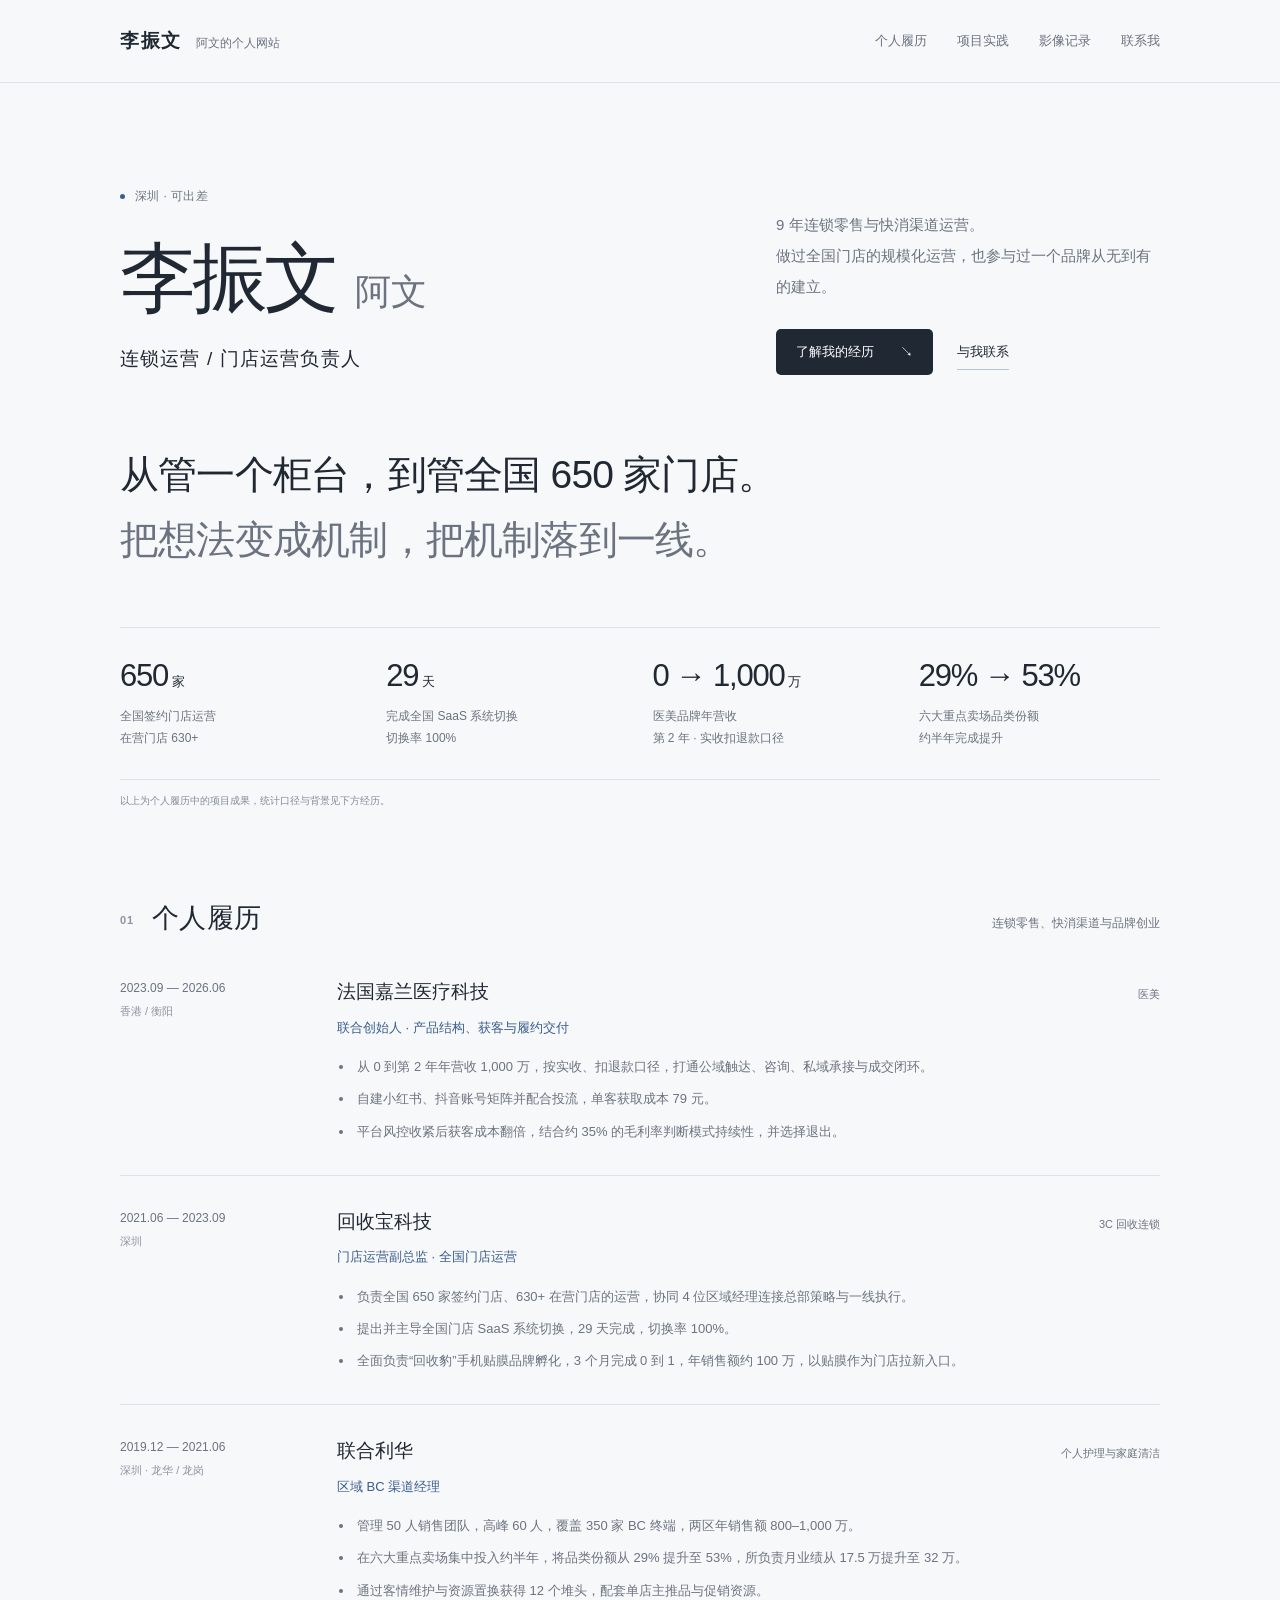
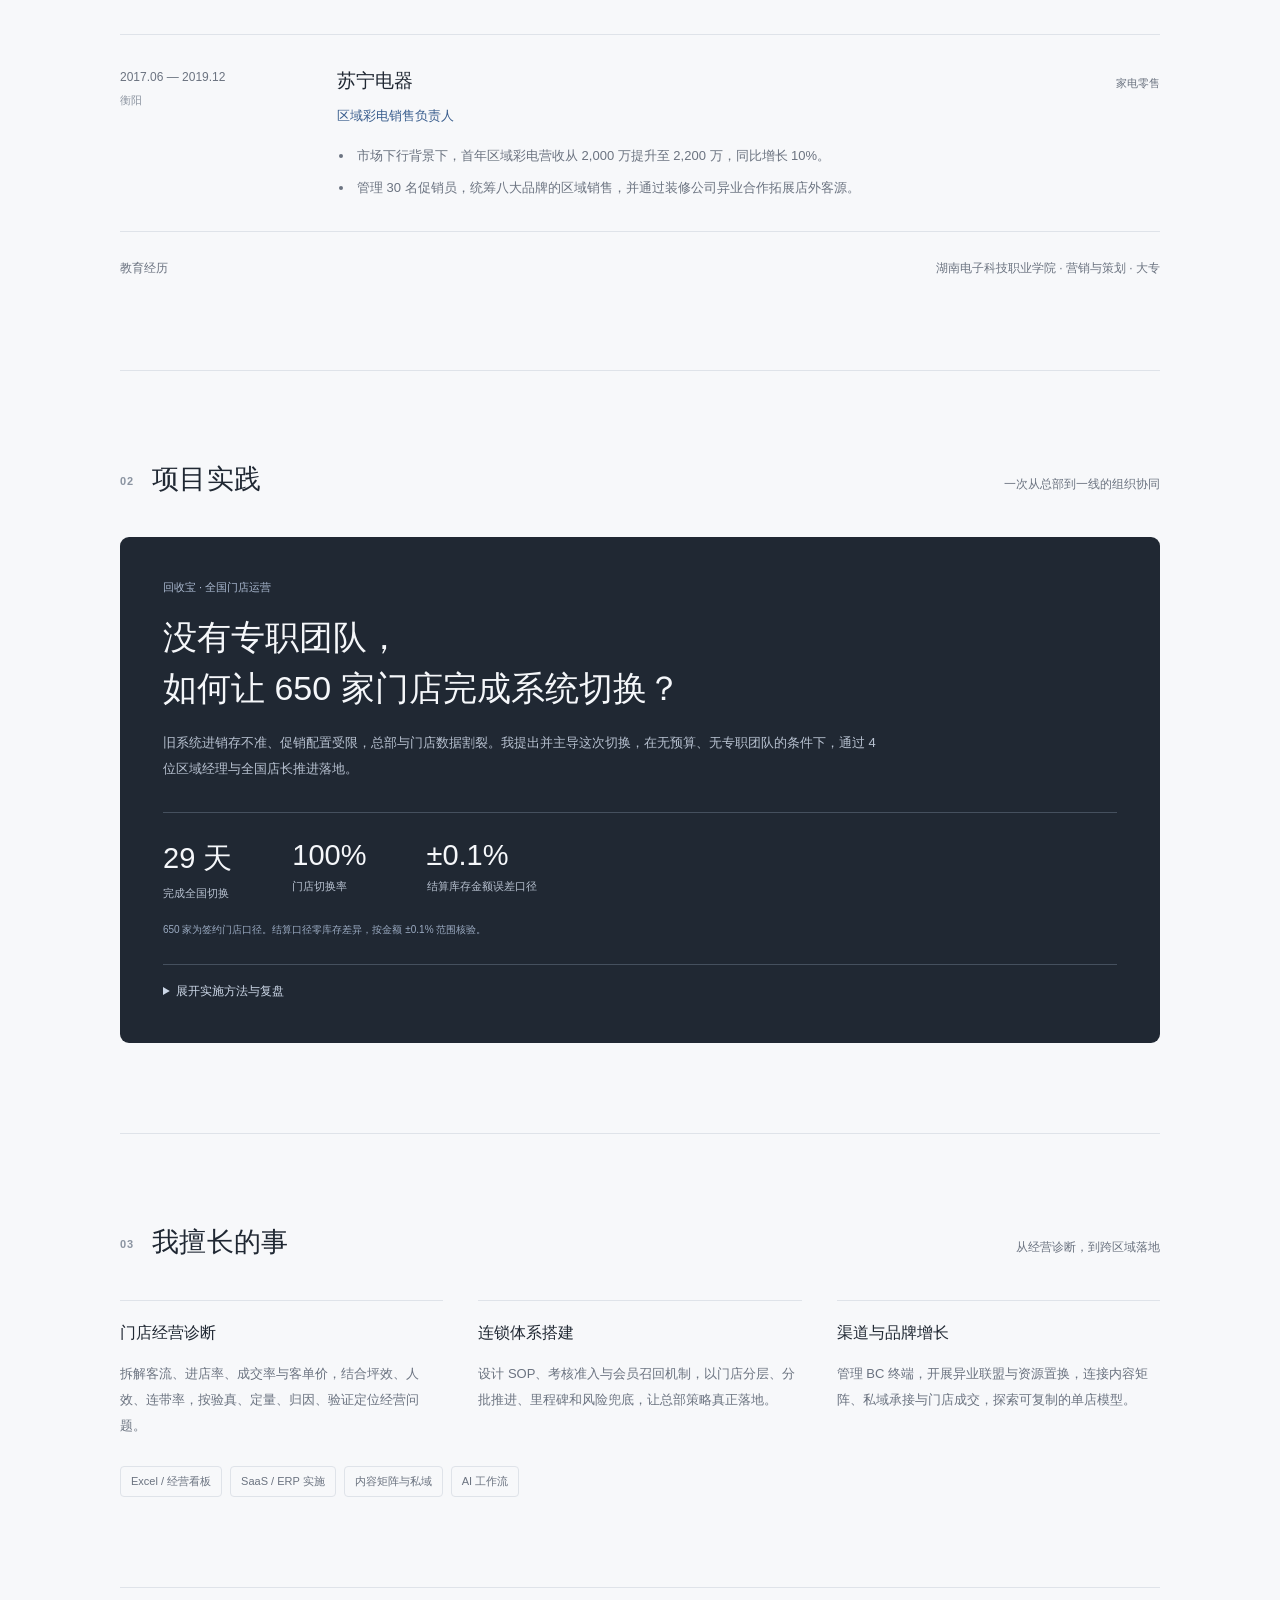
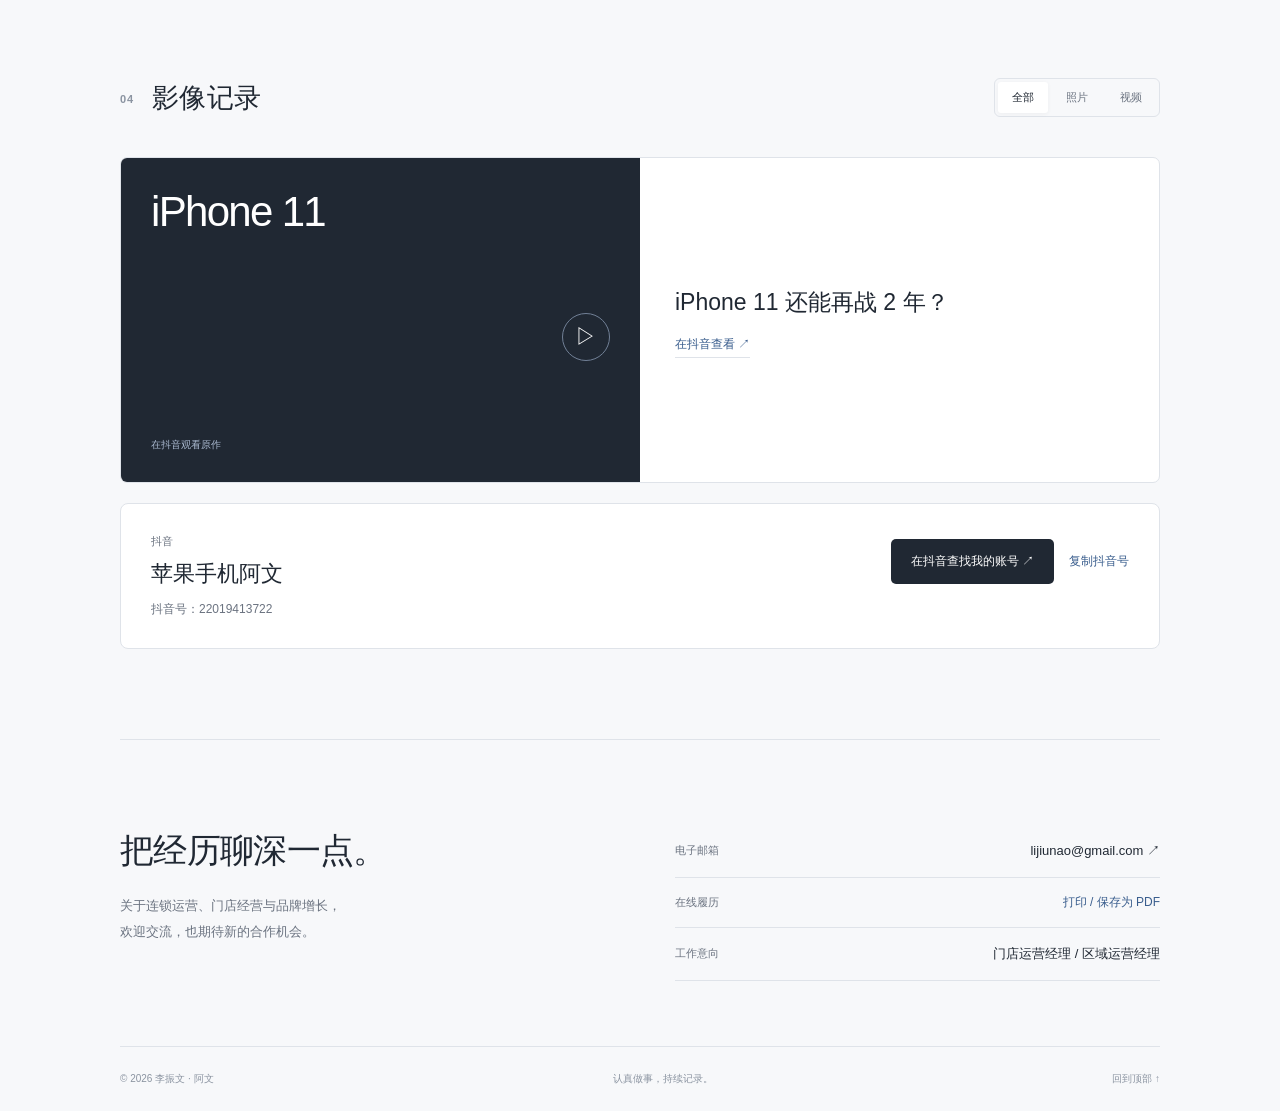
==== commit cc4aef9c: "Keep featured video cover spacing consistent" ====
--- a/index.html
+++ b/index.html
@@ -7,7 +7,7 @@
 <style>
 :root{--paper:#f7f8fa;--ink:#202833;--muted:#6b7380;--line:#dfe3e9;--accent:#395d8d;--white:#fff;--soft:#edf1f6}*{box-sizing:border-box}html{scroll-behavior:smooth;scroll-padding-top:100px}body{margin:0;background:var(--paper);color:var(--ink);font-family:-apple-system,BlinkMacSystemFont,"PingFang SC","Microsoft YaHei",sans-serif;-webkit-font-smoothing:antialiased}button,a{-webkit-tap-highlight-color:transparent}a{color:inherit;text-decoration:none}button{font:inherit;cursor:pointer}a:focus-visible,button:focus-visible,summary:focus-visible{outline:2px solid var(--accent);outline-offset:6px}button{color:inherit}.wrap{max-width:1120px;margin:auto;padding:0 40px}.site-header{position:sticky;top:0;z-index:10;background:#f7f8faed;border-bottom:1px solid var(--line);backdrop-filter:blur(18px)}.nav{height:82px;display:flex;justify-content:space-between;align-items:center}.brand{font-weight:650;font-size:19px;letter-spacing:.08em}.brand span{font-size:12px;font-weight:400;margin-left:14px;color:var(--muted);letter-spacing:0}.nav-links{display:flex;gap:30px;font-size:13px;color:var(--muted)}.nav-links a:hover{color:var(--accent)}.menu-button{display:none;border:1px solid var(--line);background:transparent;border-radius:5px;padding:8px 12px;font-size:12px}.hero{padding:105px 0 0}.hero-top{display:grid;grid-template-columns:1.5fr 1fr;gap:80px;align-items:end}.location{font-size:12px;color:var(--muted);letter-spacing:.03em;margin:0 0 30px;display:flex;align-items:center;gap:10px}.location:before{content:"";width:5px;height:5px;background:var(--accent);border-radius:50%}h1{font-size:clamp(50px,6.2vw,76px);font-weight:550;letter-spacing:-.055em;line-height:1.12;margin:0 0 23px}h1 span{font-size:.47em;letter-spacing:0;font-weight:400;color:var(--muted);margin-left:20px}.role{font-size:19px;font-weight:400;letter-spacing:.06em;margin:0;line-height:1.7}.intro{font-size:15px;line-height:2.05;color:var(--muted);margin:0}.hero-actions{display:flex;gap:24px;align-items:center;margin-top:27px;font-size:13px}.primary{background:var(--ink);color:white;padding:14px 20px;border-radius:5px;display:inline-flex;gap:26px;align-items:center}.text-link{padding:8px 0;border-bottom:1px solid #bac4d1}.hero-line{font-size:clamp(27px,3.2vw,39px);line-height:1.65;letter-spacing:-.02em;margin:68px 0 0;max-width:860px;font-weight:400}.hero-line span{color:var(--muted)}.metrics{display:grid;grid-template-columns:repeat(4,1fr);margin-top:55px;border-top:1px solid var(--line);border-bottom:1px solid var(--line);padding:30px 0;gap:25px}.metric strong{display:block;font-size:31px;font-weight:500;letter-spacing:-.04em;font-variant-numeric:tabular-nums}.metric strong small{font-size:13px;margin-left:4px;font-weight:400;letter-spacing:0}.metric p{font-size:12px;margin:12px 0 0;color:var(--muted);line-height:1.8}.metric-note{font-size:10px;color:#838b97;margin:12px 0 0;line-height:1.8}.section{padding:90px 0;border-bottom:1px solid var(--line)}.section-heading{display:flex;justify-content:space-between;align-items:baseline;gap:30px;margin-bottom:40px}.section-heading h2{font-size:27px;font-weight:550;letter-spacing:.01em;margin:0}.section-heading p{font-size:12px;color:var(--muted);margin:0;line-height:1.8}.section-index{font-size:11px;color:#8b94a1;margin-right:18px;letter-spacing:.08em;vertical-align:middle}.career{display:grid;grid-template-columns:185px 1fr;gap:32px;padding:30px 0;border-top:1px solid var(--line)}.career:first-of-type{border-top:0;padding-top:0}.period{color:var(--muted);font-size:12px;font-variant-numeric:tabular-nums;line-height:2}.period span{display:block;font-size:11px;color:#8c94a0}.career-title{display:flex;justify-content:space-between;align-items:baseline;gap:20px}.career h3{font-size:19px;font-weight:550;margin:0;line-height:1.7}.career-title span{font-size:11px;color:var(--muted);white-space:nowrap}.position{color:var(--accent);font-size:13px;margin:7px 0 14px;line-height:1.8}.career ul{padding-left:17px;margin:0;color:var(--muted);font-size:13px;line-height:2.1}.career li{padding-left:3px;margin-bottom:5px}.career li:last-child{margin-bottom:0}.education{border-top:1px solid var(--line);padding-top:25px;display:flex;gap:30px;justify-content:space-between;font-size:12px;color:var(--muted);line-height:1.9}.project{background:var(--ink);border-radius:9px;color:#f5f7fa;padding:43px}.project-label{font-size:11px;color:#aab9d0;margin:0 0 17px}.project h3{font-size:clamp(23px,3vw,34px);font-weight:450;line-height:1.5;margin:0 0 16px;max-width:620px}.project-lead{font-size:13px;color:#b8c2d1;line-height:2;max-width:720px}.project-results{display:flex;gap:60px;margin-top:30px;padding-top:26px;border-top:1px solid #45505e}.project-results strong{font-size:29px;font-weight:450;display:block}.project-results span{font-size:11px;color:#b8c2d1;display:block;margin-top:7px}.project-note{font-size:10px;color:#9aaac1;line-height:1.8;margin:20px 0 0}.project details{margin-top:25px;border-top:1px solid #45505e;padding-top:18px}.project summary{font-size:12px;cursor:pointer;width:fit-content;color:#cbd6e6}.project-steps{display:grid;grid-template-columns:1fr 1fr;gap:24px;margin-top:22px}.project-steps h4{font-size:13px;font-weight:500;margin:0 0 9px}.project-steps p{font-size:12px;color:#b8c2d1;line-height:1.95;margin:0}.skills{display:grid;grid-template-columns:repeat(3,1fr);gap:35px}.skill{border-top:1px solid var(--line);padding-top:22px}.skill h3{font-size:16px;font-weight:550;margin:0 0 17px}.skill p{font-size:13px;color:var(--muted);line-height:2;margin:0}.tools{display:flex;gap:8px;flex-wrap:wrap;margin-top:27px}.tools span{font-size:11px;color:var(--muted);border:1px solid var(--line);padding:7px 10px;border-radius:4px}.media-heading{align-items:center}.filters{display:flex;gap:4px;border:1px solid var(--line);padding:3px;border-radius:6px}.filters button{font-size:11px;border:0;padding:8px 14px;background:transparent;color:var(--muted);border-radius:3px}.filters button[aria-pressed=true]{background:white;color:var(--ink);box-shadow:0 1px 4px #2028330c}.empty-media{border:1px solid var(--line);border-radius:8px;padding:45px;display:flex;align-items:center;justify-content:space-between;gap:30px;background:linear-gradient(110deg,#fff9,#edf1f655)}.empty-media h3{font-size:20px;font-weight:450;margin:0 0 12px}.empty-media p{font-size:12px;color:var(--muted);line-height:1.9;margin:0}.media-mark{display:flex;align-items:center;gap:17px;color:#aab4c3}.frame-mark{width:60px;height:48px;border:1px solid #c5cdda;border-radius:4px;display:grid;place-items:center;font-size:18px}.media-grid{display:grid;grid-template-columns:repeat(3,minmax(0,1fr));gap:20px}.media-card{border:1px solid var(--line);background:white;border-radius:7px;overflow:hidden}.media-card img,.media-card video{width:100%;aspect-ratio:4/5;object-fit:cover;display:block;background:var(--soft)}.media-card video{object-fit:contain}.media-card .media-card-body{padding:19px}.media-card h3{font-size:14px;font-weight:500;margin:0 0 10px;line-height:1.8}.media-card a{font-size:12px;color:var(--accent);display:inline-block;padding:4px 0}.link-cover{aspect-ratio:4/5;background:var(--soft);display:grid;place-items:center;color:var(--accent);font-size:25px}.contact{padding:85px 0 65px;display:grid;grid-template-columns:1fr 1fr;gap:70px}.contact h2{font-size:34px;font-weight:450;margin:0 0 17px;line-height:1.5;letter-spacing:-.02em}.contact p{font-size:13px;color:var(--muted);line-height:1.95;margin:0}.contact-info{display:grid;gap:0;align-content:start}.contact-info a,.contact-info .print-row{padding:14px 0;border-bottom:1px solid var(--line);display:flex;justify-content:space-between;align-items:center;gap:20px;font-size:13px;line-height:1.8}.contact-info small{font-size:11px;color:var(--muted)}.contact-info a:hover{color:var(--accent)}.print-button{border:0;background:none;padding:0;color:var(--accent);font-size:12px}.footer{display:flex;justify-content:space-between;gap:25px;border-top:1px solid var(--line);padding:25px 0;font-size:10px;color:#8b94a1}.hero{animation:enter .8s ease both}@keyframes enter{from{opacity:0;transform:translateY(10px)}to{opacity:1;transform:none}}[hidden]{display:none!important}@media(max-width:800px){.wrap{padding:0 25px}.hero{padding-top:60px}.hero-top{gap:30px;grid-template-columns:1fr}.hero-line{margin-top:45px;font-size:28px}.intro{max-width:580px}.metrics{grid-template-columns:1fr 1fr;gap:27px;padding:25px 0}.metric strong{font-size:29px}.section{padding:60px 0}.career{grid-template-columns:135px 1fr;gap:20px}.career-title{display:block}.career-title span{display:block;margin-top:3px}.project{padding:30px}.skills{gap:20px}.contact{gap:35px}.media-grid{grid-template-columns:1fr 1fr}.section-heading{gap:15px}.section-heading h2{font-size:24px}.section-index{margin-right:10px}}@media(max-width:560px){.nav{height:70px}.brand span{margin-left:9px}.menu-button{display:block}.nav-links{display:none;position:absolute;top:69px;left:0;right:0;background:var(--paper);padding:20px 25px;border-bottom:1px solid var(--line);gap:20px}.nav-links.open{display:flex;flex-wrap:wrap}.hero{padding-top:45px}h1{font-size:55px}.location{margin-bottom:25px}.role{font-size:16px}.intro{font-size:14px}.hero-line{font-size:25px}.section-heading{display:block;margin-bottom:29px}.section-heading p{margin-top:12px}.career{grid-template-columns:1fr;gap:10px;padding:27px 0}.period{display:flex;gap:15px}.career h3{font-size:18px}.education{display:block}.education span{display:block;margin-top:8px}.project{padding:25px}.project-results{gap:25px;justify-content:space-between}.project-results strong{font-size:25px}.project-results span{font-size:10px}.project-steps,.skills,.contact{grid-template-columns:1fr}.project-steps{gap:20px}.skills{gap:27px}.media-heading{display:flex;flex-wrap:wrap}.media-heading h2{font-size:23px}.filters button{padding:7px 11px}.empty-media{padding:28px;min-height:190px}.media-mark{display:none}.media-grid{grid-template-columns:1fr}.contact{padding-top:60px;gap:25px}.contact h2{font-size:30px}.footer{font-size:10px;line-height:1.8;flex-wrap:wrap}.section-index{font-size:10px}.contact-info a{overflow-wrap:anywhere}}@media(prefers-reduced-motion:reduce){*{animation:none!important;scroll-behavior:auto!important}}@media print{body{background:white;font-size:11px}.wrap{max-width:none;padding:0}.site-header,.hero-actions,#media,.print-row,.footer{display:none!important}.hero{padding-top:0;animation:none}.hero-top{grid-template-columns:1fr 1fr;gap:30px}h1{font-size:40px}.hero-line{font-size:24px;margin-top:20px}.metrics{margin-top:20px;padding:15px 0}.section{padding:28px 0}.section-heading{margin-bottom:20px}.career{padding:18px 0;break-inside:avoid}.project{color:var(--ink);background:#f0f2f5;padding:25px;break-inside:avoid}.project p,.project-results span,.project-note{color:#526071}.project h3{font-size:24px}.project details{display:none}.project-results{margin-top:15px;padding-top:15px}.contact{padding:25px 0;gap:25px}.contact h2{font-size:24px}.skills{gap:20px}}
 .douyin-account{border:1px solid var(--line);border-radius:8px;padding:30px;display:flex;justify-content:space-between;align-items:center;gap:25px;margin-top:20px;background:var(--white)}.account-platform{font-size:11px;color:var(--muted);margin:0 0 10px}.douyin-account h3{font-size:22px;font-weight:500;margin:0 0 12px}.account-number{font-size:12px;color:var(--muted);margin:0;font-variant-numeric:tabular-nums}.account-actions{display:flex;flex-wrap:wrap;align-items:center;justify-content:flex-end;gap:15px}.account-actions .primary{font-size:12px}.copy-account{background:transparent;border:0;font-size:12px;color:var(--accent);padding:10px 0}#copy-status{width:100%;font-size:11px;color:var(--muted);text-align:right;margin:0;min-height:15px}@media(max-width:560px){.douyin-account{display:block;padding:25px}.account-actions{margin-top:22px;justify-content:flex-start}#copy-status{text-align:left}}@media print{.douyin-account{display:none}}
-.link-cover{aspect-ratio:16/10;background:#202833;color:#f5f7fa;position:relative;display:flex;flex-direction:column;align-items:flex-start;justify-content:space-between;padding:30px}.link-cover .cover-label{font-size:clamp(28px,4vw,42px);font-weight:400;letter-spacing:-.04em}.play-mark{width:48px;height:48px;border:1px solid #718096;border-radius:50%;display:grid;place-items:center;font-size:22px;align-self:flex-end}.cover-hint{font-size:10px;color:#aab9d0}.media-grid>.media-card:only-child{grid-column:1/-1;display:grid;grid-template-columns:1fr 1fr}.media-grid>.media-card:only-child .media-card-body{align-self:center;padding:35px}.media-grid>.media-card:only-child h3{font-size:23px;line-height:1.7}.media-card a.link-cover{color:white}.media-card-body>a{border-bottom:1px solid var(--line)}@media(max-width:560px){.media-grid>.media-card:only-child{grid-template-columns:1fr}.media-grid>.media-card:only-child .media-card-body{padding:24px}.media-grid>.media-card:only-child h3{font-size:19px}}
+.link-cover{aspect-ratio:16/10;background:#202833;color:#f5f7fa;position:relative;display:flex;flex-direction:column;align-items:flex-start;justify-content:space-between;padding:30px}.link-cover .cover-label{font-size:clamp(28px,4vw,42px);font-weight:400;letter-spacing:-.04em}.play-mark{width:48px;height:48px;border:1px solid #718096;border-radius:50%;display:grid;place-items:center;font-size:22px;align-self:flex-end}.cover-hint{font-size:10px;color:#aab9d0}.media-grid>.media-card:only-child{grid-column:1/-1;display:grid;grid-template-columns:1fr 1fr}.media-grid>.media-card:only-child .media-card-body{align-self:center;padding:35px}.media-grid>.media-card:only-child h3{font-size:23px;line-height:1.7}.media-card a.link-cover{color:white;display:flex;padding:30px;font-size:25px}.media-card-body>a{border-bottom:1px solid var(--line)}@media(max-width:560px){.media-grid>.media-card:only-child{grid-template-columns:1fr}.media-grid>.media-card:only-child .media-card-body{padding:24px}.media-grid>.media-card:only-child h3{font-size:19px}}
 </style>
 </head>
 <body>
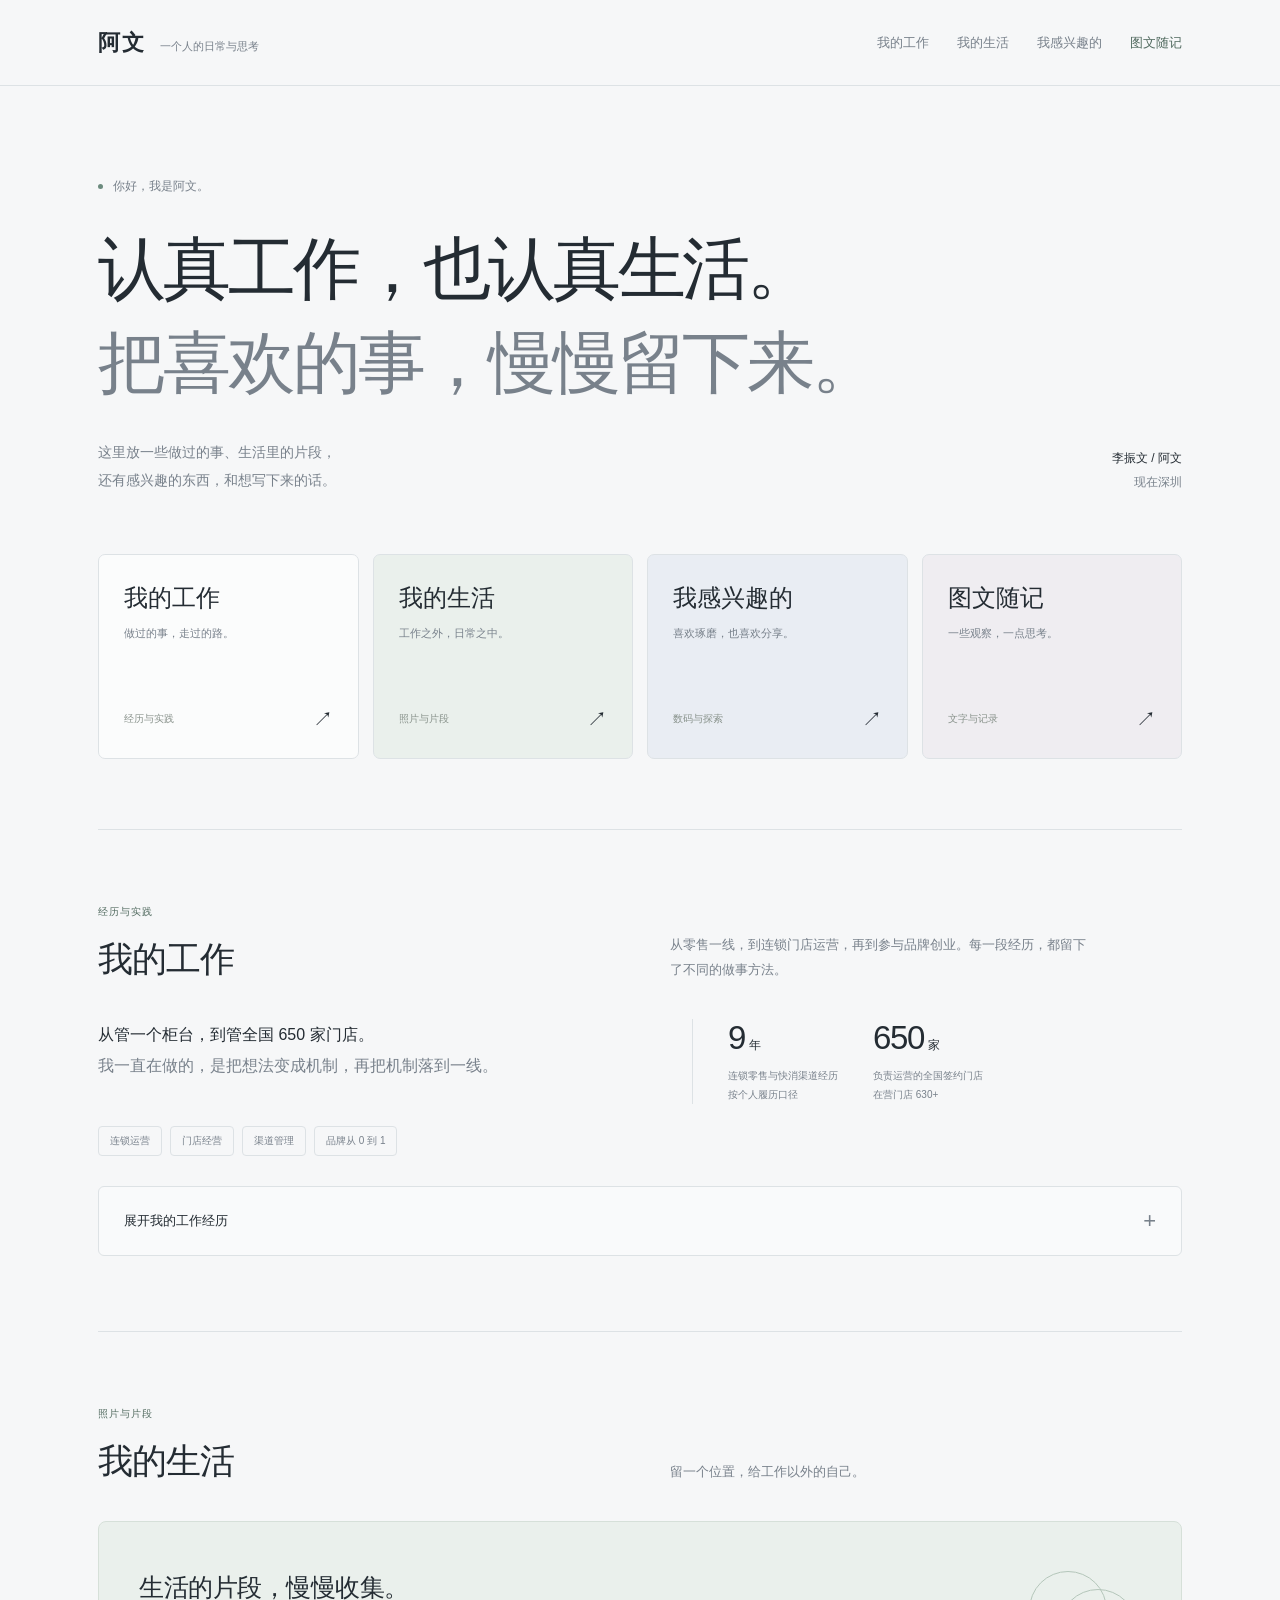
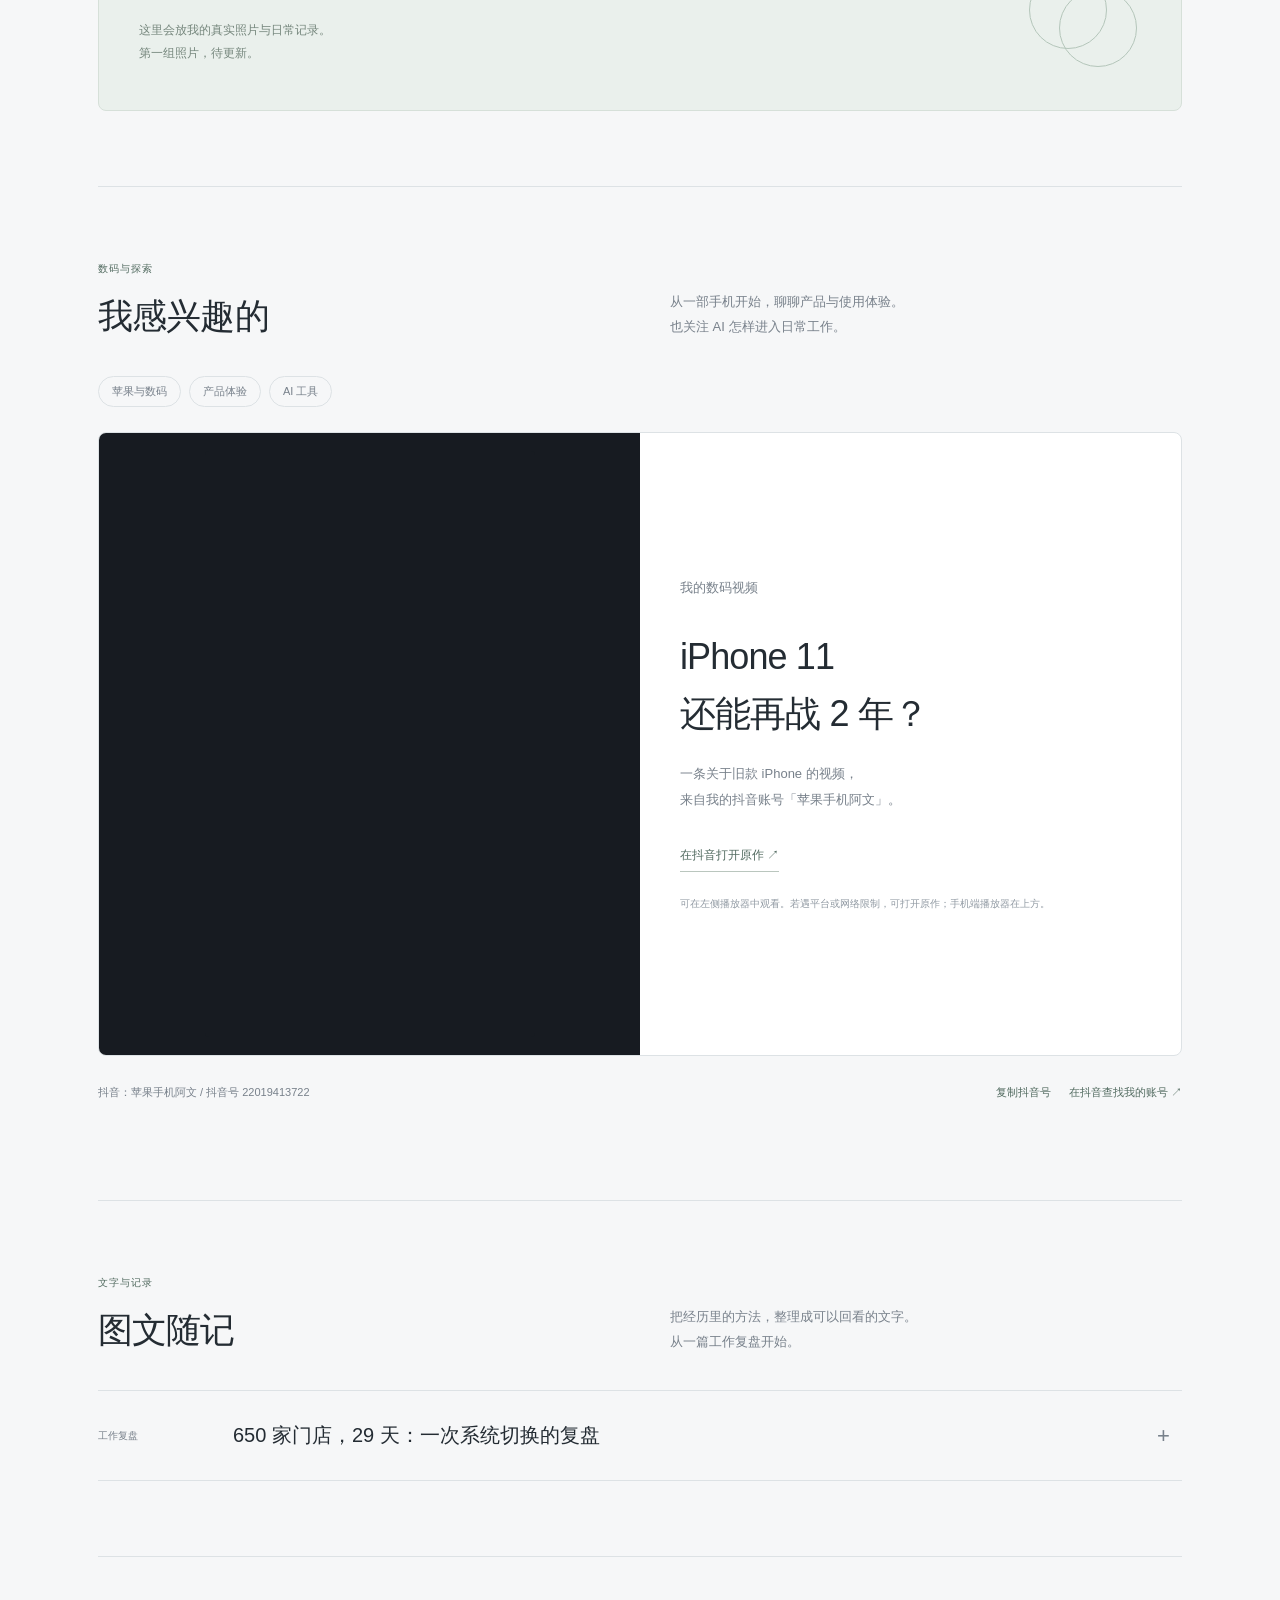
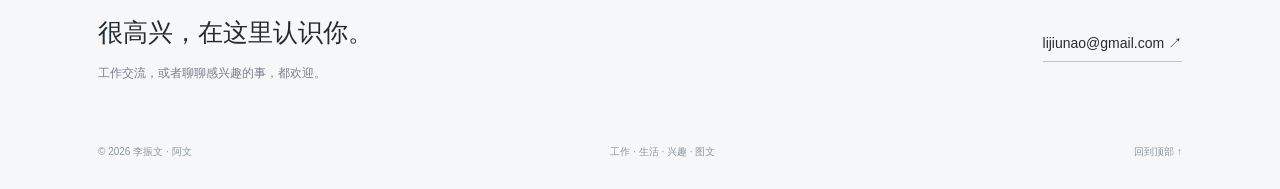
==== commit bc4cc614: "Build four-part personal site and embed official Douyin video player" ====
--- a/index.html
+++ b/index.html
@@ -1,32 +1,25 @@
 <!doctype html>
 <html lang="zh-CN">
 <head>
-<meta charset="utf-8"><meta name="viewport" content="width=device-width,initial-scale=1">
-<meta name="description" content="李振文（阿文）的个人网站。9 年连锁零售与快消渠道运营，分享工作经历、项目实践与影像记录。">
-<meta name="theme-color" content="#f7f8fa"><title>李振文 · 阿文｜连锁运营与个人记录</title>
+<meta charset="utf-8"><meta name="viewport" content="width=device-width,initial-scale=1"><meta name="theme-color" content="#f6f7f8">
+<meta name="description" content="阿文的个人网站。工作、生活、兴趣与图文，关于李振文的四个切面。"><title>阿文的个人网站｜工作、生活与喜欢的事</title>
 <style>
-:root{--paper:#f7f8fa;--ink:#202833;--muted:#6b7380;--line:#dfe3e9;--accent:#395d8d;--white:#fff;--soft:#edf1f6}*{box-sizing:border-box}html{scroll-behavior:smooth;scroll-padding-top:100px}body{margin:0;background:var(--paper);color:var(--ink);font-family:-apple-system,BlinkMacSystemFont,"PingFang SC","Microsoft YaHei",sans-serif;-webkit-font-smoothing:antialiased}button,a{-webkit-tap-highlight-color:transparent}a{color:inherit;text-decoration:none}button{font:inherit;cursor:pointer}a:focus-visible,button:focus-visible,summary:focus-visible{outline:2px solid var(--accent);outline-offset:6px}button{color:inherit}.wrap{max-width:1120px;margin:auto;padding:0 40px}.site-header{position:sticky;top:0;z-index:10;background:#f7f8faed;border-bottom:1px solid var(--line);backdrop-filter:blur(18px)}.nav{height:82px;display:flex;justify-content:space-between;align-items:center}.brand{font-weight:650;font-size:19px;letter-spacing:.08em}.brand span{font-size:12px;font-weight:400;margin-left:14px;color:var(--muted);letter-spacing:0}.nav-links{display:flex;gap:30px;font-size:13px;color:var(--muted)}.nav-links a:hover{color:var(--accent)}.menu-button{display:none;border:1px solid var(--line);background:transparent;border-radius:5px;padding:8px 12px;font-size:12px}.hero{padding:105px 0 0}.hero-top{display:grid;grid-template-columns:1.5fr 1fr;gap:80px;align-items:end}.location{font-size:12px;color:var(--muted);letter-spacing:.03em;margin:0 0 30px;display:flex;align-items:center;gap:10px}.location:before{content:"";width:5px;height:5px;background:var(--accent);border-radius:50%}h1{font-size:clamp(50px,6.2vw,76px);font-weight:550;letter-spacing:-.055em;line-height:1.12;margin:0 0 23px}h1 span{font-size:.47em;letter-spacing:0;font-weight:400;color:var(--muted);margin-left:20px}.role{font-size:19px;font-weight:400;letter-spacing:.06em;margin:0;line-height:1.7}.intro{font-size:15px;line-height:2.05;color:var(--muted);margin:0}.hero-actions{display:flex;gap:24px;align-items:center;margin-top:27px;font-size:13px}.primary{background:var(--ink);color:white;padding:14px 20px;border-radius:5px;display:inline-flex;gap:26px;align-items:center}.text-link{padding:8px 0;border-bottom:1px solid #bac4d1}.hero-line{font-size:clamp(27px,3.2vw,39px);line-height:1.65;letter-spacing:-.02em;margin:68px 0 0;max-width:860px;font-weight:400}.hero-line span{color:var(--muted)}.metrics{display:grid;grid-template-columns:repeat(4,1fr);margin-top:55px;border-top:1px solid var(--line);border-bottom:1px solid var(--line);padding:30px 0;gap:25px}.metric strong{display:block;font-size:31px;font-weight:500;letter-spacing:-.04em;font-variant-numeric:tabular-nums}.metric strong small{font-size:13px;margin-left:4px;font-weight:400;letter-spacing:0}.metric p{font-size:12px;margin:12px 0 0;color:var(--muted);line-height:1.8}.metric-note{font-size:10px;color:#838b97;margin:12px 0 0;line-height:1.8}.section{padding:90px 0;border-bottom:1px solid var(--line)}.section-heading{display:flex;justify-content:space-between;align-items:baseline;gap:30px;margin-bottom:40px}.section-heading h2{font-size:27px;font-weight:550;letter-spacing:.01em;margin:0}.section-heading p{font-size:12px;color:var(--muted);margin:0;line-height:1.8}.section-index{font-size:11px;color:#8b94a1;margin-right:18px;letter-spacing:.08em;vertical-align:middle}.career{display:grid;grid-template-columns:185px 1fr;gap:32px;padding:30px 0;border-top:1px solid var(--line)}.career:first-of-type{border-top:0;padding-top:0}.period{color:var(--muted);font-size:12px;font-variant-numeric:tabular-nums;line-height:2}.period span{display:block;font-size:11px;color:#8c94a0}.career-title{display:flex;justify-content:space-between;align-items:baseline;gap:20px}.career h3{font-size:19px;font-weight:550;margin:0;line-height:1.7}.career-title span{font-size:11px;color:var(--muted);white-space:nowrap}.position{color:var(--accent);font-size:13px;margin:7px 0 14px;line-height:1.8}.career ul{padding-left:17px;margin:0;color:var(--muted);font-size:13px;line-height:2.1}.career li{padding-left:3px;margin-bottom:5px}.career li:last-child{margin-bottom:0}.education{border-top:1px solid var(--line);padding-top:25px;display:flex;gap:30px;justify-content:space-between;font-size:12px;color:var(--muted);line-height:1.9}.project{background:var(--ink);border-radius:9px;color:#f5f7fa;padding:43px}.project-label{font-size:11px;color:#aab9d0;margin:0 0 17px}.project h3{font-size:clamp(23px,3vw,34px);font-weight:450;line-height:1.5;margin:0 0 16px;max-width:620px}.project-lead{font-size:13px;color:#b8c2d1;line-height:2;max-width:720px}.project-results{display:flex;gap:60px;margin-top:30px;padding-top:26px;border-top:1px solid #45505e}.project-results strong{font-size:29px;font-weight:450;display:block}.project-results span{font-size:11px;color:#b8c2d1;display:block;margin-top:7px}.project-note{font-size:10px;color:#9aaac1;line-height:1.8;margin:20px 0 0}.project details{margin-top:25px;border-top:1px solid #45505e;padding-top:18px}.project summary{font-size:12px;cursor:pointer;width:fit-content;color:#cbd6e6}.project-steps{display:grid;grid-template-columns:1fr 1fr;gap:24px;margin-top:22px}.project-steps h4{font-size:13px;font-weight:500;margin:0 0 9px}.project-steps p{font-size:12px;color:#b8c2d1;line-height:1.95;margin:0}.skills{display:grid;grid-template-columns:repeat(3,1fr);gap:35px}.skill{border-top:1px solid var(--line);padding-top:22px}.skill h3{font-size:16px;font-weight:550;margin:0 0 17px}.skill p{font-size:13px;color:var(--muted);line-height:2;margin:0}.tools{display:flex;gap:8px;flex-wrap:wrap;margin-top:27px}.tools span{font-size:11px;color:var(--muted);border:1px solid var(--line);padding:7px 10px;border-radius:4px}.media-heading{align-items:center}.filters{display:flex;gap:4px;border:1px solid var(--line);padding:3px;border-radius:6px}.filters button{font-size:11px;border:0;padding:8px 14px;background:transparent;color:var(--muted);border-radius:3px}.filters button[aria-pressed=true]{background:white;color:var(--ink);box-shadow:0 1px 4px #2028330c}.empty-media{border:1px solid var(--line);border-radius:8px;padding:45px;display:flex;align-items:center;justify-content:space-between;gap:30px;background:linear-gradient(110deg,#fff9,#edf1f655)}.empty-media h3{font-size:20px;font-weight:450;margin:0 0 12px}.empty-media p{font-size:12px;color:var(--muted);line-height:1.9;margin:0}.media-mark{display:flex;align-items:center;gap:17px;color:#aab4c3}.frame-mark{width:60px;height:48px;border:1px solid #c5cdda;border-radius:4px;display:grid;place-items:center;font-size:18px}.media-grid{display:grid;grid-template-columns:repeat(3,minmax(0,1fr));gap:20px}.media-card{border:1px solid var(--line);background:white;border-radius:7px;overflow:hidden}.media-card img,.media-card video{width:100%;aspect-ratio:4/5;object-fit:cover;display:block;background:var(--soft)}.media-card video{object-fit:contain}.media-card .media-card-body{padding:19px}.media-card h3{font-size:14px;font-weight:500;margin:0 0 10px;line-height:1.8}.media-card a{font-size:12px;color:var(--accent);display:inline-block;padding:4px 0}.link-cover{aspect-ratio:4/5;background:var(--soft);display:grid;place-items:center;color:var(--accent);font-size:25px}.contact{padding:85px 0 65px;display:grid;grid-template-columns:1fr 1fr;gap:70px}.contact h2{font-size:34px;font-weight:450;margin:0 0 17px;line-height:1.5;letter-spacing:-.02em}.contact p{font-size:13px;color:var(--muted);line-height:1.95;margin:0}.contact-info{display:grid;gap:0;align-content:start}.contact-info a,.contact-info .print-row{padding:14px 0;border-bottom:1px solid var(--line);display:flex;justify-content:space-between;align-items:center;gap:20px;font-size:13px;line-height:1.8}.contact-info small{font-size:11px;color:var(--muted)}.contact-info a:hover{color:var(--accent)}.print-button{border:0;background:none;padding:0;color:var(--accent);font-size:12px}.footer{display:flex;justify-content:space-between;gap:25px;border-top:1px solid var(--line);padding:25px 0;font-size:10px;color:#8b94a1}.hero{animation:enter .8s ease both}@keyframes enter{from{opacity:0;transform:translateY(10px)}to{opacity:1;transform:none}}[hidden]{display:none!important}@media(max-width:800px){.wrap{padding:0 25px}.hero{padding-top:60px}.hero-top{gap:30px;grid-template-columns:1fr}.hero-line{margin-top:45px;font-size:28px}.intro{max-width:580px}.metrics{grid-template-columns:1fr 1fr;gap:27px;padding:25px 0}.metric strong{font-size:29px}.section{padding:60px 0}.career{grid-template-columns:135px 1fr;gap:20px}.career-title{display:block}.career-title span{display:block;margin-top:3px}.project{padding:30px}.skills{gap:20px}.contact{gap:35px}.media-grid{grid-template-columns:1fr 1fr}.section-heading{gap:15px}.section-heading h2{font-size:24px}.section-index{margin-right:10px}}@media(max-width:560px){.nav{height:70px}.brand span{margin-left:9px}.menu-button{display:block}.nav-links{display:none;position:absolute;top:69px;left:0;right:0;background:var(--paper);padding:20px 25px;border-bottom:1px solid var(--line);gap:20px}.nav-links.open{display:flex;flex-wrap:wrap}.hero{padding-top:45px}h1{font-size:55px}.location{margin-bottom:25px}.role{font-size:16px}.intro{font-size:14px}.hero-line{font-size:25px}.section-heading{display:block;margin-bottom:29px}.section-heading p{margin-top:12px}.career{grid-template-columns:1fr;gap:10px;padding:27px 0}.period{display:flex;gap:15px}.career h3{font-size:18px}.education{display:block}.education span{display:block;margin-top:8px}.project{padding:25px}.project-results{gap:25px;justify-content:space-between}.project-results strong{font-size:25px}.project-results span{font-size:10px}.project-steps,.skills,.contact{grid-template-columns:1fr}.project-steps{gap:20px}.skills{gap:27px}.media-heading{display:flex;flex-wrap:wrap}.media-heading h2{font-size:23px}.filters button{padding:7px 11px}.empty-media{padding:28px;min-height:190px}.media-mark{display:none}.media-grid{grid-template-columns:1fr}.contact{padding-top:60px;gap:25px}.contact h2{font-size:30px}.footer{font-size:10px;line-height:1.8;flex-wrap:wrap}.section-index{font-size:10px}.contact-info a{overflow-wrap:anywhere}}@media(prefers-reduced-motion:reduce){*{animation:none!important;scroll-behavior:auto!important}}@media print{body{background:white;font-size:11px}.wrap{max-width:none;padding:0}.site-header,.hero-actions,#media,.print-row,.footer{display:none!important}.hero{padding-top:0;animation:none}.hero-top{grid-template-columns:1fr 1fr;gap:30px}h1{font-size:40px}.hero-line{font-size:24px;margin-top:20px}.metrics{margin-top:20px;padding:15px 0}.section{padding:28px 0}.section-heading{margin-bottom:20px}.career{padding:18px 0;break-inside:avoid}.project{color:var(--ink);background:#f0f2f5;padding:25px;break-inside:avoid}.project p,.project-results span,.project-note{color:#526071}.project h3{font-size:24px}.project details{display:none}.project-results{margin-top:15px;padding-top:15px}.contact{padding:25px 0;gap:25px}.contact h2{font-size:24px}.skills{gap:20px}}
-.douyin-account{border:1px solid var(--line);border-radius:8px;padding:30px;display:flex;justify-content:space-between;align-items:center;gap:25px;margin-top:20px;background:var(--white)}.account-platform{font-size:11px;color:var(--muted);margin:0 0 10px}.douyin-account h3{font-size:22px;font-weight:500;margin:0 0 12px}.account-number{font-size:12px;color:var(--muted);margin:0;font-variant-numeric:tabular-nums}.account-actions{display:flex;flex-wrap:wrap;align-items:center;justify-content:flex-end;gap:15px}.account-actions .primary{font-size:12px}.copy-account{background:transparent;border:0;font-size:12px;color:var(--accent);padding:10px 0}#copy-status{width:100%;font-size:11px;color:var(--muted);text-align:right;margin:0;min-height:15px}@media(max-width:560px){.douyin-account{display:block;padding:25px}.account-actions{margin-top:22px;justify-content:flex-start}#copy-status{text-align:left}}@media print{.douyin-account{display:none}}
-.link-cover{aspect-ratio:16/10;background:#202833;color:#f5f7fa;position:relative;display:flex;flex-direction:column;align-items:flex-start;justify-content:space-between;padding:30px}.link-cover .cover-label{font-size:clamp(28px,4vw,42px);font-weight:400;letter-spacing:-.04em}.play-mark{width:48px;height:48px;border:1px solid #718096;border-radius:50%;display:grid;place-items:center;font-size:22px;align-self:flex-end}.cover-hint{font-size:10px;color:#aab9d0}.media-grid>.media-card:only-child{grid-column:1/-1;display:grid;grid-template-columns:1fr 1fr}.media-grid>.media-card:only-child .media-card-body{align-self:center;padding:35px}.media-grid>.media-card:only-child h3{font-size:23px;line-height:1.7}.media-card a.link-cover{color:white;display:flex;padding:30px;font-size:25px}.media-card-body>a{border-bottom:1px solid var(--line)}@media(max-width:560px){.media-grid>.media-card:only-child{grid-template-columns:1fr}.media-grid>.media-card:only-child .media-card-body{padding:24px}.media-grid>.media-card:only-child h3{font-size:19px}}
+:root{--paper:#f6f7f8;--white:#fff;--ink:#242c33;--muted:#78818b;--line:#dde2e5;--accent:#526b60;--soft:#edf1ee}*{box-sizing:border-box}html{scroll-behavior:smooth;scroll-padding-top:96px}body{margin:0;background:var(--paper);color:var(--ink);font-family:-apple-system,BlinkMacSystemFont,"PingFang SC","Microsoft YaHei",sans-serif;-webkit-font-smoothing:antialiased}a{color:inherit;text-decoration:none}button{font:inherit;color:inherit;cursor:pointer}a,button{-webkit-tap-highlight-color:transparent}a:focus-visible,button:focus-visible,summary:focus-visible{outline:2px solid var(--accent);outline-offset:6px}[hidden]{display:none!important}.wrap{max-width:1180px;padding:0 48px;margin:auto}.header{border-bottom:1px solid var(--line);position:sticky;top:0;z-index:20;backdrop-filter:blur(20px);background:#f6f7f8ed}.header-inner{height:85px;display:flex;align-items:center;justify-content:space-between}.brand{display:flex;align-items:baseline;gap:14px}.brand strong{font-size:22px;font-weight:600;letter-spacing:.08em}.brand span{font-size:11px;color:var(--muted)}.nav{display:flex;align-items:center;gap:28px}.nav a{font-size:13px;color:var(--muted);transition:color .2s}.nav a:hover,.nav a[aria-current]{color:var(--accent)}.menu{display:none;background:transparent;border:1px solid var(--line);border-radius:4px;padding:8px 12px;font-size:12px}.hero{padding:92px 0 60px}.greeting{font-size:12px;color:var(--muted);margin:0 0 27px;display:flex;align-items:center;gap:10px}.greeting:before{content:"";width:5px;height:5px;background:#6c8b7e;border-radius:50%}.hero h1{font-size:clamp(40px,5.6vw,68px);font-weight:450;line-height:1.38;letter-spacing:-.045em;margin:0}.hero h1 span{color:var(--muted)}.hero-bottom{display:flex;align-items:flex-end;justify-content:space-between;gap:40px;margin-top:28px}.hero-copy{font-size:14px;color:var(--muted);line-height:2;margin:0;max-width:530px}.hero-signature{font-size:12px;color:var(--muted);white-space:nowrap;line-height:2;text-align:right}.hero-signature b{color:var(--ink);font-weight:500}.directory{display:grid;grid-template-columns:repeat(4,1fr);gap:14px;padding:0 0 70px}.entry{min-height:205px;padding:25px;border:1px solid var(--line);border-radius:7px;position:relative;display:flex;flex-direction:column;justify-content:space-between;overflow:hidden;transition:transform .25s,border-color .25s;background:#fff9}.entry:hover{transform:translateY(-4px);border-color:#9caaa1}.entry h2{font-size:24px;font-weight:450;line-height:1.5;margin:0}.entry p{font-size:11px;color:var(--muted);line-height:1.8;margin:8px 0 0}.entry .entry-foot{display:flex;justify-content:space-between;align-items:center;color:#88928b;font-size:10px}.entry .entry-arrow{font-size:20px;color:var(--ink)}.entry.life{background:#eaf0ec}.entry.interest{background:#e9edf3}.entry.journal{background:#efedf1}.section{padding:75px 0;border-top:1px solid var(--line)}.section-header{display:grid;grid-template-columns:1fr 1fr;gap:60px;align-items:end;margin-bottom:36px}.section-header h2{font-size:35px;font-weight:450;letter-spacing:-.025em;margin:0;line-height:1.4}.section-header p{font-size:13px;color:var(--muted);line-height:1.95;margin:0;max-width:420px}.section-tag{font-size:10px;color:var(--accent);letter-spacing:.09em;display:block;margin-bottom:15px}.work-intro{display:grid;grid-template-columns:1.1fr 1fr;gap:55px}.work-copy{font-size:16px;line-height:1.95;margin:0;max-width:470px}.work-copy span{color:var(--muted)}.work-facts{display:flex;gap:35px;align-items:center;padding-left:35px;border-left:1px solid var(--line)}.work-facts strong{font-size:33px;font-weight:450;letter-spacing:-.04em;display:block}.work-facts strong small{font-size:12px;font-weight:400;letter-spacing:0;margin-left:4px}.work-facts p{font-size:10px;color:var(--muted);line-height:1.9;margin:9px 0 0}.fold{border:1px solid var(--line);border-radius:6px;margin-top:30px;background:#fff5}.fold>summary{cursor:pointer;display:flex;align-items:center;justify-content:space-between;gap:20px;list-style:none;padding:21px 25px;font-size:13px}.fold>summary::-webkit-details-marker{display:none}.fold>summary:after{content:"+";font-size:22px;color:var(--muted);font-weight:300}.fold[open]>summary:after{content:"−"}.fold[open]>summary{border-bottom:1px solid var(--line)}.resume{padding:5px 25px 25px}.career{display:grid;grid-template-columns:155px 1fr;gap:25px;border-bottom:1px solid var(--line);padding:24px 0}.period{font-size:11px;color:var(--muted);line-height:1.95;font-variant-numeric:tabular-nums}.career h3{font-size:16px;font-weight:550;margin:0 0 7px;line-height:1.7}.career h4{font-size:12px;color:var(--accent);font-weight:400;margin:0 0 10px}.career p{font-size:12px;line-height:2;color:var(--muted);margin:0}.education{font-size:11px;color:var(--muted);line-height:1.9;margin:20px 0 0}.work-tags{display:flex;gap:8px;flex-wrap:wrap;margin-top:22px}.work-tags span{font-size:10px;border:1px solid var(--line);padding:7px 11px;border-radius:4px;color:var(--muted)}.quiet-panel{border-radius:8px;border:1px solid #d6e0d9;background:#eaf0ec;display:flex;justify-content:space-between;gap:30px;padding:36px 40px;align-items:center;min-height:190px}.quiet-panel h3{font-size:25px;font-weight:400;line-height:1.6;letter-spacing:-.02em;margin:0 0 12px}.quiet-panel p{font-size:12px;color:#76877d;line-height:1.9;margin:0}.life-art{width:120px;height:110px;position:relative;flex-shrink:0;opacity:.55}.life-art:before,.life-art:after{content:"";position:absolute;width:76px;height:76px;border:1px solid #88a391;border-radius:50%;top:10px;left:8px}.life-art:after{top:28px;left:38px}.media-grid{display:grid;grid-template-columns:repeat(3,minmax(0,1fr));gap:18px;margin-top:25px}.media-grid:empty{display:none}.photo-card{margin:0;overflow:hidden;border:1px solid var(--line);border-radius:6px;background:white}.photo-card img{width:100%;aspect-ratio:4/5;object-fit:cover;display:block}.photo-card figcaption{font-size:12px;line-height:1.8;padding:15px}.topics{display:flex;gap:8px;flex-wrap:wrap;margin:0 0 25px}.topics span{font-size:11px;border-radius:20px;border:1px solid var(--line);padding:7px 13px;color:var(--muted)}.video-feature{border:1px solid var(--line);border-radius:8px;overflow:hidden;background:white;display:grid;grid-template-columns:1fr 1fr}.player-wrap{background:#171b21;position:relative;min-width:0;display:grid;place-items:center;padding:18px}.player-wrap iframe{width:100%;max-width:330px;aspect-ratio:9/16;border:0;border-radius:4px;display:block;background:#171b21}.player-wrap video{width:100%;max-height:580px;display:block}.video-copy{padding:40px;align-self:center}.video-kicker{font-size:10px;color:var(--accent);margin:0 0 20px}.video-copy h3{font-size:clamp(25px,3vw,36px);font-weight:450;line-height:1.6;letter-spacing:-.025em;margin:0 0 18px}.video-copy>p{font-size:13px;line-height:2;color:var(--muted);margin:0 0 27px}.video-copy a{font-size:12px;border-bottom:1px solid #bac6be;padding:7px 0;display:inline-block;color:var(--accent)}.video-caption{font-size:10px!important;line-height:1.9!important;margin:22px 0 0!important;color:#919aa3!important}.account{display:flex;align-items:center;justify-content:space-between;gap:20px;margin-top:20px;font-size:11px;color:var(--muted);line-height:2}.account a,.copy-id{font-size:11px;color:var(--accent);background:none;border:0;padding:5px 0}.account-buttons{display:flex;gap:18px;flex-wrap:wrap}.copy-status{font-size:10px;color:var(--muted);min-height:14px;margin:3px 0 0;text-align:right}.writing-list{border-top:1px solid var(--line)}.writing{border-bottom:1px solid var(--line)}.writing>summary{padding:28px 0;display:grid;grid-template-columns:110px 1fr 25px;gap:25px;align-items:center;cursor:pointer;list-style:none}.writing>summary::-webkit-details-marker{display:none}.writing-label{font-size:10px;color:var(--muted)}.writing h3{font-size:20px;font-weight:450;line-height:1.65;margin:0}.writing-arrow{font-size:22px;font-weight:300;color:var(--muted)}.writing[open] .writing-arrow{transform:rotate(45deg)}.article{max-width:710px;margin:0 0 35px 135px;font-size:14px;line-height:2.1;color:#626e77}.article h4{font-size:16px;color:var(--ink);font-weight:500;line-height:1.8;margin:25px 0 10px}.article p{margin:0 0 15px}.article-note{font-size:10px;color:var(--muted)}.contact{padding:55px 0 35px;display:flex;justify-content:space-between;align-items:center;gap:30px;border-top:1px solid var(--line)}.contact h2{font-size:25px;font-weight:400;margin:0 0 10px;line-height:1.6}.contact p{font-size:12px;color:var(--muted);margin:0;line-height:1.9}.email{font-size:14px;border-bottom:1px solid #bac6be;padding-bottom:8px;white-space:nowrap}.footer{font-size:10px;color:#8e98a2;display:flex;justify-content:space-between;gap:25px;padding:25px 0 30px}.hero{animation:enter .6s ease both}@keyframes enter{from{opacity:0;transform:translateY(8px)}to{opacity:1;transform:none}}@media(max-width:850px){.wrap{padding:0 30px}.nav{gap:20px}.hero{padding-top:65px}.directory{gap:10px}.entry{padding:20px;min-height:190px}.entry h2{font-size:21px}.section-header{gap:35px}.section-header h2{font-size:31px}.work-intro{gap:30px}.work-facts{gap:25px;padding-left:25px}.work-facts strong{font-size:29px}.video-copy{padding:27px}.video-copy h3{font-size:27px}}@media(max-width:620px){html{scroll-padding-top:88px}.wrap{padding:0 23px}.header-inner{height:72px}.brand strong{font-size:20px}.brand span{font-size:10px}.menu{display:block}.nav{display:none;position:absolute;top:71px;left:0;right:0;padding:20px 23px;background:var(--paper);border-bottom:1px solid var(--line);justify-content:space-between;gap:15px}.nav.open{display:flex}.nav a{font-size:12px}.hero{padding:48px 0 35px}.greeting{font-size:11px;margin-bottom:22px}.hero h1{font-size:41px}.hero-bottom{display:block;margin-top:25px}.hero-copy{font-size:13px}.hero-signature{text-align:left;margin-top:20px;font-size:11px}.directory{grid-template-columns:1fr 1fr;padding-bottom:45px;gap:10px}.entry{min-height:168px;padding:20px}.entry h2{font-size:23px}.entry p{font-size:10px}.section{padding:50px 0}.section-header{grid-template-columns:1fr;gap:18px;margin-bottom:27px}.section-header h2{font-size:30px}.section-header p{font-size:12px}.section-tag{margin-bottom:10px}.work-intro{grid-template-columns:1fr;gap:25px}.work-copy{font-size:15px}.work-facts{border-left:0;padding-left:0;border-top:1px solid var(--line);padding-top:23px;gap:40px}.work-facts strong{font-size:30px}.fold>summary{padding:18px 20px;font-size:12px}.resume{padding:0 20px 20px}.career{grid-template-columns:1fr;gap:9px;padding:20px 0}.career h3{font-size:16px}.period{font-size:10px}.quiet-panel{padding:26px;min-height:170px}.quiet-panel h3{font-size:22px}.life-art{width:65px;height:90px;opacity:.4}.life-art:before,.life-art:after{width:50px;height:50px;left:0;top:5px}.life-art:after{left:12px;top:30px}.video-feature{grid-template-columns:1fr}.player-wrap{padding:18px}.player-wrap iframe{max-width:300px}.video-copy{padding:26px}.video-copy h3{font-size:26px}.video-copy>p{font-size:12px;margin-bottom:18px}.video-kicker{margin-bottom:12px}.account{display:block;font-size:10px}.account-buttons{margin-top:8px}.copy-status{text-align:left}.media-grid{grid-template-columns:1fr 1fr;gap:12px}.writing>summary{grid-template-columns:1fr 20px;gap:12px;padding:23px 0}.writing-label{grid-column:1/-1}.writing h3{font-size:18px}.article{margin-left:0;font-size:13px}.contact{display:block;padding-top:35px}.contact h2{font-size:24px}.email{display:inline-block;margin-top:24px;font-size:13px}.footer{font-size:9px;line-height:1.9;flex-wrap:wrap;gap:10px}}@media(prefers-reduced-motion:reduce){*{scroll-behavior:auto!important;animation:none!important;transition:none!important}}@media print{.header,.directory,#life,#interests,#journal,.contact,.footer{display:none!important}.hero{padding-top:0}.hero h1{font-size:32px}.hero-signature{display:none}.section{padding:25px 0}.fold{border:0}.fold>summary{display:none}.resume{padding:0}.wrap{padding:0}.career{break-inside:avoid}body{background:white}}
 </style>
-</head>
-<body>
-<header class="site-header"><div class="wrap nav"><a class="brand" href="#home">李振文<span>阿文的个人网站</span></a><button class="menu-button" aria-controls="navigation" aria-expanded="false">目录</button><nav class="nav-links" id="navigation" aria-label="主导航"><a href="#experience">个人履历</a><a href="#project">项目实践</a><a href="#media">影像记录</a><a href="#contact">联系我</a></nav></div></header>
+</head><body>
+<header class="header"><div class="wrap header-inner"><a class="brand" href="#home"><strong>阿文</strong><span>一个人的日常与思考</span></a><button class="menu" aria-expanded="false" aria-controls="main-nav">目录</button><nav class="nav" id="main-nav" aria-label="主导航"><a href="#work">我的工作</a><a href="#life">我的生活</a><a href="#interests">我感兴趣的</a><a href="#journal">图文随记</a></nav></div></header>
 <main class="wrap">
-<section class="hero" id="home"><div class="hero-top"><div><p class="location">深圳 · 可出差</p><h1>李振文<span>阿文</span></h1><p class="role">连锁运营 / 门店运营负责人</p></div><div><p class="intro">9 年连锁零售与快消渠道运营。<br>做过全国门店的规模化运营，也参与过一个品牌从无到有的建立。</p><div class="hero-actions"><a class="primary" href="#experience">了解我的经历 <span aria-hidden="true">↘</span></a><a class="text-link" href="#contact">与我联系</a></div></div></div><p class="hero-line">从管一个柜台，到管全国 650 家门店。<br><span>把想法变成机制，把机制落到一线。</span></p><div class="metrics"><div class="metric"><strong>650<small>家</small></strong><p>全国签约门店运营<br>在营门店 630+</p></div><div class="metric"><strong>29<small>天</small></strong><p>完成全国 SaaS 系统切换<br>切换率 100%</p></div><div class="metric"><strong>0 → 1,000<small>万</small></strong><p>医美品牌年营收<br>第 2 年 · 实收扣退款口径</p></div><div class="metric"><strong>29% → 53%</strong><p>六大重点卖场品类份额<br>约半年完成提升</p></div></div><p class="metric-note">以上为个人履历中的项目成果，统计口径与背景见下方经历。</p></section>
-<section class="section" id="experience"><div class="section-heading"><h2><span class="section-index">01</span>个人履历</h2><p>连锁零售、快消渠道与品牌创业</p></div>
-<article class="career"><div class="period">2023.09 — 2026.06<span>香港 / 衡阳</span></div><div><div class="career-title"><h3>法国嘉兰医疗科技</h3><span>医美</span></div><p class="position">联合创始人 · 产品结构、获客与履约交付</p><ul><li>从 0 到第 2 年年营收 1,000 万，按实收、扣退款口径，打通公域触达、咨询、私域承接与成交闭环。</li><li>自建小红书、抖音账号矩阵并配合投流，单客获取成本 79 元。</li><li>平台风控收紧后获客成本翻倍，结合约 35% 的毛利率判断模式持续性，并选择退出。</li></ul></div></article>
-<article class="career"><div class="period">2021.06 — 2023.09<span>深圳</span></div><div><div class="career-title"><h3>回收宝科技</h3><span>3C 回收连锁</span></div><p class="position">门店运营副总监 · 全国门店运营</p><ul><li>负责全国 650 家签约门店、630+ 在营门店的运营，协同 4 位区域经理连接总部策略与一线执行。</li><li>提出并主导全国门店 SaaS 系统切换，29 天完成，切换率 100%。</li><li>全面负责“回收豹”手机贴膜品牌孵化，3 个月完成 0 到 1，年销售额约 100 万，以贴膜作为门店拉新入口。</li></ul></div></article>
-<article class="career"><div class="period">2019.12 — 2021.06<span>深圳 · 龙华 / 龙岗</span></div><div><div class="career-title"><h3>联合利华</h3><span>个人护理与家庭清洁</span></div><p class="position">区域 BC 渠道经理</p><ul><li>管理 50 人销售团队，高峰 60 人，覆盖 350 家 BC 终端，两区年销售额 800–1,000 万。</li><li>在六大重点卖场集中投入约半年，将品类份额从 29% 提升至 53%，所负责月业绩从 17.5 万提升至 32 万。</li><li>通过客情维护与资源置换获得 12 个堆头，配套单店主推品与促销资源。</li></ul></div></article>
-<article class="career"><div class="period">2017.06 — 2019.12<span>衡阳</span></div><div><div class="career-title"><h3>苏宁电器</h3><span>家电零售</span></div><p class="position">区域彩电销售负责人</p><ul><li>市场下行背景下，首年区域彩电营收从 2,000 万提升至 2,200 万，同比增长 10%。</li><li>管理 30 名促销员，统筹八大品牌的区域销售，并通过装修公司异业合作拓展店外客源。</li></ul></div></article>
-<div class="education"><span>教育经历</span><span>湖南电子科技职业学院 · 营销与策划 · 大专</span></div></section>
-<section class="section" id="project"><div class="section-heading"><h2><span class="section-index">02</span>项目实践</h2><p>一次从总部到一线的组织协同</p></div><article class="project"><p class="project-label">回收宝 · 全国门店运营</p><h3>没有专职团队，<br>如何让 650 家门店完成系统切换？</h3><p class="project-lead">旧系统进销存不准、促销配置受限，总部与门店数据割裂。我提出并主导这次切换，在无预算、无专职团队的条件下，通过 4 位区域经理与全国店长推进落地。</p><div class="project-results"><div><strong>29 天</strong><span>完成全国切换</span></div><div><strong>100%</strong><span>门店切换率</span></div><div><strong>±0.1%</strong><span>结算库存金额误差口径</span></div></div><p class="project-note">650 家为签约门店口径。结算口径零库存差异，按金额 ±0.1% 范围核验。</p><details><summary>展开实施方法与复盘</summary><div class="project-steps"><div><h4>先设准入，再分批推进</h4><p>店长通过考核后才允许切换，将切换完成情况纳入当月运营考核。从业绩靠后门店先切，逐步扩大范围。</p></div><div><h4>用里程碑管理节奏</h4><p>第 3 天完成考核、第 5 天完成首店、第 10 天达 50 家、第 20 天达 500 家，预留 9 天缓冲。</p></div><div><h4>统一库存验收标准</h4><p>对比切换前后的库存快照，按差异金额分级处理。发现“实物已出库、系统未扣账”的在途单后，补入切换前单据清零要求。</p></div><div><h4>复盘组织机制</h4><p>如果重新推进，会补足正向激励，并在第 10 天设置中期检查点，尽早识别执行偏差。</p></div></div></details></article></section>
-<section class="section" id="skills"><div class="section-heading"><h2><span class="section-index">03</span>我擅长的事</h2><p>从经营诊断，到跨区域落地</p></div><div class="skills"><article class="skill"><h3>门店经营诊断</h3><p>拆解客流、进店率、成交率与客单价，结合坪效、人效、连带率，按验真、定量、归因、验证定位经营问题。</p></article><article class="skill"><h3>连锁体系搭建</h3><p>设计 SOP、考核准入与会员召回机制，以门店分层、分批推进、里程碑和风险兜底，让总部策略真正落地。</p></article><article class="skill"><h3>渠道与品牌增长</h3><p>管理 BC 终端，开展异业联盟与资源置换，连接内容矩阵、私域承接与门店成交，探索可复制的单店模型。</p></article></div><div class="tools" aria-label="常用工具与方法"><span>Excel / 经营看板</span><span>SaaS / ERP 实施</span><span>内容矩阵与私域</span><span>AI 工作流</span></div></section>
-<section class="section" id="media"><div class="section-heading media-heading"><h2><span class="section-index">04</span>影像记录</h2><div class="filters" aria-label="筛选影像"><button type="button" data-filter="all" aria-pressed="true">全部</button><button type="button" data-filter="photo" aria-pressed="false">照片</button><button type="button" data-filter="video" aria-pressed="false">视频</button></div></div><div class="media-grid" id="media-grid"></div><div class="empty-media" id="media-empty" role="status"><div><h3 id="empty-title">故事，也会在画面里继续。</h3><p id="empty-copy">个人照片与视频，陆续更新。</p></div><div class="media-mark" aria-hidden="true"><span class="frame-mark">□</span><span class="frame-mark">▷</span></div></div><div id="douyin-profile" hidden></div><div class="douyin-account" id="douyin-account" hidden><div><p class="account-platform">抖音</p><h3 id="account-name"></h3><p class="account-number" id="account-number"></p></div><div class="account-actions"><a class="primary" id="account-search" target="_blank" rel="noopener noreferrer">在抖音查找我的账号 ↗</a><button class="copy-account" type="button" id="copy-account">复制抖音号</button><p id="copy-status" role="status"></p></div></div></section>
-<section class="contact" id="contact"><div><h2>把经历聊深一点。</h2><p>关于连锁运营、门店经营与品牌增长，<br>欢迎交流，也期待新的合作机会。</p></div><div class="contact-info"><a href="mailto:lijiunao@gmail.com"><small>电子邮箱</small><span>lijiunao@gmail.com ↗</span></a><div class="print-row"><small>在线履历</small><button class="print-button" type="button" id="print-resume">打印 / 保存为 PDF</button></div><div class="print-row"><small>工作意向</small><span>门店运营经理 / 区域运营经理</span></div></div></section>
-</main><footer class="wrap"><div class="footer"><span>© <span id="year">2026</span> 李振文 · 阿文</span><span>认真做事，持续记录。</span><a href="#home">回到顶部 ↑</a></div></footer>
+<section class="hero" id="home"><p class="greeting">你好，我是阿文。</p><h1>认真工作，也认真生活。<br><span>把喜欢的事，慢慢留下来。</span></h1><div class="hero-bottom"><p class="hero-copy">这里放一些做过的事、生活里的片段，<br>还有感兴趣的东西，和想写下来的话。</p><div class="hero-signature"><b>李振文 / 阿文</b><br>现在深圳</div></div></section>
+<div class="directory" aria-label="网站四个板块"><a class="entry" href="#work"><div><h2>我的工作</h2><p>做过的事，走过的路。</p></div><div class="entry-foot"><span>经历与实践</span><span class="entry-arrow" aria-hidden="true">↗</span></div></a><a class="entry life" href="#life"><div><h2>我的生活</h2><p>工作之外，日常之中。</p></div><div class="entry-foot"><span>照片与片段</span><span class="entry-arrow" aria-hidden="true">↗</span></div></a><a class="entry interest" href="#interests"><div><h2>我感兴趣的</h2><p>喜欢琢磨，也喜欢分享。</p></div><div class="entry-foot"><span>数码与探索</span><span class="entry-arrow" aria-hidden="true">↗</span></div></a><a class="entry journal" href="#journal"><div><h2>图文随记</h2><p>一些观察，一点思考。</p></div><div class="entry-foot"><span>文字与记录</span><span class="entry-arrow" aria-hidden="true">↗</span></div></a></div>
+<section class="section" id="work"><div class="section-header"><div><span class="section-tag">经历与实践</span><h2>我的工作</h2></div><p>从零售一线，到连锁门店运营，再到参与品牌创业。每一段经历，都留下了不同的做事方法。</p></div><div class="work-intro"><p class="work-copy">从管一个柜台，到管全国 650 家门店。<br><span>我一直在做的，是把想法变成机制，再把机制落到一线。</span></p><div class="work-facts"><div><strong>9<small>年</small></strong><p>连锁零售与快消渠道经历<br>按个人履历口径</p></div><div><strong>650<small>家</small></strong><p>负责运营的全国签约门店<br>在营门店 630+</p></div></div></div><div class="work-tags"><span>连锁运营</span><span>门店经营</span><span>渠道管理</span><span>品牌从 0 到 1</span></div>
+<details class="fold" id="resume"><summary>展开我的工作经历</summary><div class="resume"><article class="career"><div class="period">2023.09 — 2026.06<br>香港 / 衡阳</div><div><h3>法国嘉兰医疗科技</h3><h4>联合创始人 · 产品、获客与履约交付</h4><p>参与品牌从 0 到 1，第 2 年年营收 1,000 万，按实收、扣退款口径。自建小红书、抖音账号矩阵与投流，打通公域触达、咨询、私域承接和成交闭环。平台风控收紧、获客成本翻倍后，结合毛利结构判断模式持续性并选择退出。</p></div></article><article class="career"><div class="period">2021.06 — 2023.09<br>深圳</div><div><h3>回收宝科技</h3><h4>门店运营副总监 · 全国门店运营</h4><p>负责全国 650 家签约门店、630+ 在营门店运营，协同 4 位区域经理推进一线落地。主导 SaaS 系统切换，29 天完成、切换率 100%。孵化“回收豹”手机贴膜品牌，3 个月完成 0 到 1，年销售额约 100 万。</p></div></article><article class="career"><div class="period">2019.12 — 2021.06<br>深圳 · 龙华 / 龙岗</div><div><h3>联合利华</h3><h4>区域 BC 渠道经理</h4><p>管理 50 人销售团队，高峰 60 人，覆盖 350 家 BC 终端，两区年销售额 800–1,000 万。集中投入六大重点卖场约半年，将品类份额从 29% 提升到 53%，所负责月业绩从 17.5 万提升到 32 万。</p></div></article><article class="career"><div class="period">2017.06 — 2019.12<br>衡阳</div><div><h3>苏宁电器</h3><h4>区域彩电销售负责人</h4><p>管理 30 名促销员，统筹八大品牌区域销售。首年区域彩电营收从 2,000 万提升到 2,200 万，同比增长 10%，并通过装修公司异业合作拓展客源。</p></div></article><p class="education">湖南电子科技职业学院 · 营销与策划 · 大专<br>常用工具：Excel / 经营看板、SaaS / ERP、AI 工作流</p></div></details></section>
+<section class="section" id="life"><div class="section-header"><div><span class="section-tag">照片与片段</span><h2>我的生活</h2></div><p>留一个位置，给工作以外的自己。</p></div><div class="quiet-panel" id="life-empty"><div><h3>生活的片段，慢慢收集。</h3><p>这里会放我的真实照片与日常记录。<br>第一组照片，待更新。</p></div><div class="life-art" aria-hidden="true"></div></div><div class="media-grid" id="life-gallery"></div></section>
+<section class="section" id="interests"><div class="section-header"><div><span class="section-tag">数码与探索</span><h2>我感兴趣的</h2></div><p>从一部手机开始，聊聊产品与使用体验。<br>也关注 AI 怎样进入日常工作。</p></div><div class="topics" aria-label="兴趣主题"><span>苹果与数码</span><span>产品体验</span><span>AI 工具</span></div><article class="video-feature" id="video-feature"><div class="player-wrap" id="video-player"><iframe src="https://open.douyin.com/player/video?vid=7480278761573731621&amp;autoplay=0" title="苹果手机阿文：iPhone 11 还能再战 2 年？" allow="fullscreen; encrypted-media; picture-in-picture" allowfullscreen loading="lazy" referrerpolicy="strict-origin-when-cross-origin"></iframe></div><div class="video-copy"><p class="video-kicker">我的数码视频</p><h3 id="video-title">iPhone 11<br>还能再战 2 年？</h3><p>一条关于旧款 iPhone 的视频，<br>来自我的抖音账号「苹果手机阿文」。</p><a href="https://www.douyin.com/video/7480278761573731621" target="_blank" rel="noopener noreferrer" id="original-video">在抖音打开原作 ↗</a><p class="video-caption">可在左侧播放器中观看。若遇平台或网络限制，可打开原作；手机端播放器在上方。</p></div></article><div class="media-grid" id="interest-gallery"></div><div class="account"><span>抖音：苹果手机阿文 / 抖音号 22019413722</span><div class="account-buttons"><button class="copy-id" type="button">复制抖音号</button><a href="https://www.douyin.com/search/22019413722?type=user" target="_blank" rel="noopener noreferrer">在抖音查找我的账号 ↗</a></div></div><p class="copy-status" id="copy-status" role="status"></p></section>
+<section class="section" id="journal"><div class="section-header"><div><span class="section-tag">文字与记录</span><h2>图文随记</h2></div><p>把经历里的方法，整理成可以回看的文字。<br>从一篇工作复盘开始。</p></div><div class="writing-list"><details class="writing"><summary><span class="writing-label">工作复盘</span><h3>650 家门店，29 天：一次系统切换的复盘</h3><span class="writing-arrow" aria-hidden="true">+</span></summary><div class="article"><p class="article-note">依据我的项目履历整理。</p><p>在回收宝工作时，旧系统的进销存不准确，促销配置受限，总部与门店数据也存在割裂。我提出并主导了一次全国门店 SaaS 系统切换。</p><h4>先解决“怎么推进”，再谈全面切换</h4><p>当时没有专职团队，也没有额外预算。执行需要依靠 4 位区域经理和全国店长，而且并非直接管理关系。所以方案的重点，是先把准入、节奏和验收标准说清楚。</p><p>店长通过考核后才能切换，完成情况纳入当月运营考核。从业绩靠后的门店开始分批推进：第 3 天完成考核、第 5 天完成首店、第 10 天达 50 家、第 20 天达 500 家，留下 9 天缓冲。</p><h4>真正的风险，往往藏在交接细节里</h4><p>每家门店切换前后都导出库存快照做比对，并按差异金额分级处理。过程中发现，部分“实物已经出库、系统还没扣账”的在途单会造成账实不符，于是补上前置要求：切换前必须单据清零。</p><h4>结果之外，也要留下可以改进的地方</h4><p>最终 29 天完成全国切换，切换率 100%；结算口径零库存差异，按库存金额 ±0.1% 范围核验。如果重新推进，我会补足正向激励，并在第 10 天设置中期检查点。</p><p class="article-note">650 家为签约门店口径。</p></div></details></div><div class="media-grid" id="journal-gallery"></div></section>
+<section class="contact" id="contact"><div><h2>很高兴，在这里认识你。</h2><p>工作交流，或者聊聊感兴趣的事，都欢迎。</p></div><a class="email" href="mailto:lijiunao@gmail.com">lijiunao@gmail.com ↗</a></section>
+</main><footer class="wrap"><div class="footer"><span>© <span id="year">2026</span> 李振文 · 阿文</span><span>工作 · 生活 · 兴趣 · 图文</span><a href="#home">回到顶部 ↑</a></div></footer>
 <script>
-const nav=document.querySelector('#navigation'),menu=document.querySelector('.menu-button');menu.addEventListener('click',()=>{const open=menu.getAttribute('aria-expanded')!=='true';menu.setAttribute('aria-expanded',String(open));nav.classList.toggle('open',open)});nav.querySelectorAll('a').forEach(a=>a.addEventListener('click',()=>{menu.setAttribute('aria-expanded','false');nav.classList.remove('open')}));document.querySelector('#year').textContent=new Date().getFullYear();document.querySelector('#print-resume').addEventListener('click',()=>window.print());
-let media={profile:'',items:[]},filter='all';const grid=document.querySelector('#media-grid');function safeLink(value){try{const u=new URL(value);return u.protocol==='https:'?u.href:''}catch{return ''}}function localAsset(value){if(typeof value!=='string'||!/^assets\/[\w./-]+$/.test(value)||value.includes('..'))return '';return value}function renderMedia(){grid.replaceChildren();const items=media.items.filter(i=>filter==='all'||i.type===filter);for(const item of items){const card=document.createElement('article');card.className='media-card';const poster=localAsset(item.poster),src=localAsset(item.src),url=safeLink(item.url);if(item.type==='video'&&src){const video=document.createElement('video');video.src=src;video.controls=true;video.preload='none';video.playsInline=true;if(poster)video.poster=poster;video.setAttribute('aria-label',item.title||'个人视频');card.append(video)}else if(poster||(item.type==='photo'&&src)){const img=document.createElement('img');img.src=poster||src;img.alt=item.title||'个人照片';img.loading='lazy';card.append(img)}else{const visual=document.createElement(url?'a':'div');visual.className='link-cover';if(url){visual.href=url;visual.target='_blank';visual.rel='noopener noreferrer';visual.setAttribute('aria-label','在抖音观看：'+(item.title||'视频记录'))}const label=document.createElement('span');label.className='cover-label';label.textContent=item.coverText||'视频记录';const play=document.createElement('span');play.className='play-mark';play.textContent='▷';play.setAttribute('aria-hidden','true');const hint=document.createElement('span');hint.className='cover-hint';hint.textContent='在抖音观看原作';visual.append(label,play,hint);card.append(visual)}const body=document.createElement('div');body.className='media-card-body';const title=document.createElement('h3');title.textContent=item.title||'影像记录';body.append(title);if(url){const link=document.createElement('a');link.href=url;link.target='_blank';link.rel='noopener noreferrer';link.textContent='在抖音查看 ↗';body.append(link)}card.append(body);grid.append(card)}document.querySelector('#media-empty').hidden=items.length>0;document.querySelector('#empty-title').textContent=filter==='photo'?'一些瞬间，值得留下。':filter==='video'?'用视频，记录更多。':'故事，也会在画面里继续。';document.querySelector('#empty-copy').textContent=filter==='photo'?'个人照片，陆续更新。':filter==='video'?'视频作品，陆续更新。':'个人照片与视频，陆续更新。'}document.querySelectorAll('[data-filter]').forEach(button=>button.addEventListener('click',()=>{filter=button.dataset.filter;document.querySelectorAll('[data-filter]').forEach(b=>b.setAttribute('aria-pressed',String(b===button)));renderMedia()}));fetch('media.json').then(r=>{if(!r.ok)throw Error('unavailable');return r.json()}).then(data=>{media.items=Array.isArray(data.items)?data.items.filter(i=>i&&['photo','video'].includes(i.type)):[];media.profile=safeLink(data.profile);const account=data.account;if(account&&account.name&&account.uniqueId){document.querySelector('#douyin-account').hidden=false;document.querySelector('#account-name').textContent=account.name;document.querySelector('#account-number').textContent='抖音号：'+account.uniqueId;document.querySelector('#account-search').href='https://www.douyin.com/search/'+encodeURIComponent(account.uniqueId)+'?type=user';document.querySelector('#copy-account').addEventListener('click',async()=>{try{await navigator.clipboard.writeText(account.uniqueId);document.querySelector('#copy-status').textContent='抖音号已复制，可在抖音中搜索。'}catch{document.querySelector('#copy-status').textContent='请复制抖音号：'+account.uniqueId}})}if(media.profile){const host=document.querySelector('#douyin-profile'),a=document.createElement('a');a.href=media.profile;a.textContent='在抖音看更多记录 ↗';a.className='text-link';a.target='_blank';a.rel='noopener noreferrer';host.append(a);host.style.marginTop='22px';host.hidden=false}renderMedia()}).catch(()=>renderMedia());renderMedia();
-</script>
-</body></html>
+const legacyTargets={'#media':'interests','#experience':'work','#project':'work','#skills':'work','#/home':'home'};if(legacyTargets[location.hash]){const id=legacyTargets[location.hash];history.replaceState(null,'','#'+id);requestAnimationFrame(()=>document.getElementById(id).scrollIntoView())}const menu=document.querySelector('.menu'),nav=document.querySelector('#main-nav');menu.addEventListener('click',()=>{const open=menu.getAttribute('aria-expanded')!=='true';menu.setAttribute('aria-expanded',String(open));nav.classList.toggle('open',open)});nav.querySelectorAll('a').forEach(a=>a.addEventListener('click',()=>{menu.setAttribute('aria-expanded','false');nav.classList.remove('open')}));document.querySelector('#year').textContent=new Date().getFullYear();document.querySelector('.copy-id').addEventListener('click',async()=>{try{await navigator.clipboard.writeText('22019413722');document.querySelector('#copy-status').textContent='抖音号已复制。'}catch{document.querySelector('#copy-status').textContent='请复制抖音号：22019413722'}});
+if('IntersectionObserver'in window){const observer=new IntersectionObserver(entries=>{entries.forEach(e=>{if(e.isIntersecting){nav.querySelectorAll('a').forEach(a=>{if(a.hash==='#'+e.target.id)a.setAttribute('aria-current','location');else a.removeAttribute('aria-current')})}})},{rootMargin:'-20% 0px -55% 0px',threshold:0});['work','life','interests','journal'].forEach(id=>observer.observe(document.getElementById(id)))}
+function localPath(v){return typeof v==='string'&&/^assets\/[\w./-]+$/.test(v)&&!v.includes('..')?v:''}function externalURL(v){try{const u=new URL(v);return u.protocol==='https:'?u.href:''}catch{return ''}}fetch('media.json').then(r=>{if(!r.ok)throw Error('media unavailable');return r.json()}).then(data=>{const items=Array.isArray(data.items)?data.items:[];const featured=items.find(i=>i.type==='video'&&i.featured!==false);if(featured){const src=localPath(featured.src),poster=localPath(featured.poster);if(src){const video=document.createElement('video');video.src=src;video.controls=true;video.playsInline=true;video.preload='metadata';video.setAttribute('aria-label',featured.title||'阿文的视频');if(poster)video.poster=poster;video.addEventListener('error',()=>{const hint=document.createElement('p');hint.textContent='视频暂时无法加载，请使用右侧的原作链接。';hint.style.color='white';hint.style.fontSize='12px';document.querySelector('#video-player').append(hint)},{once:true});document.querySelector('#video-player').replaceChildren(video)}}for(const item of items){if(!item||item.type!=='photo')continue;const src=localPath(item.src);if(!src)continue;const target=item.section==='journal'?'journal-gallery':item.section==='interests'?'interest-gallery':'life-gallery';const figure=document.createElement('figure');figure.className='photo-card';const img=document.createElement('img');img.src=src;img.alt=item.title||'阿文的照片';img.loading='lazy';figure.append(img);if(item.title){const caption=document.createElement('figcaption');caption.textContent=item.title;figure.append(caption)}document.getElementById(target).append(figure);if(target==='life-gallery')document.querySelector('#life-empty').hidden=true}}).catch(()=>{});
+</script></body></html>
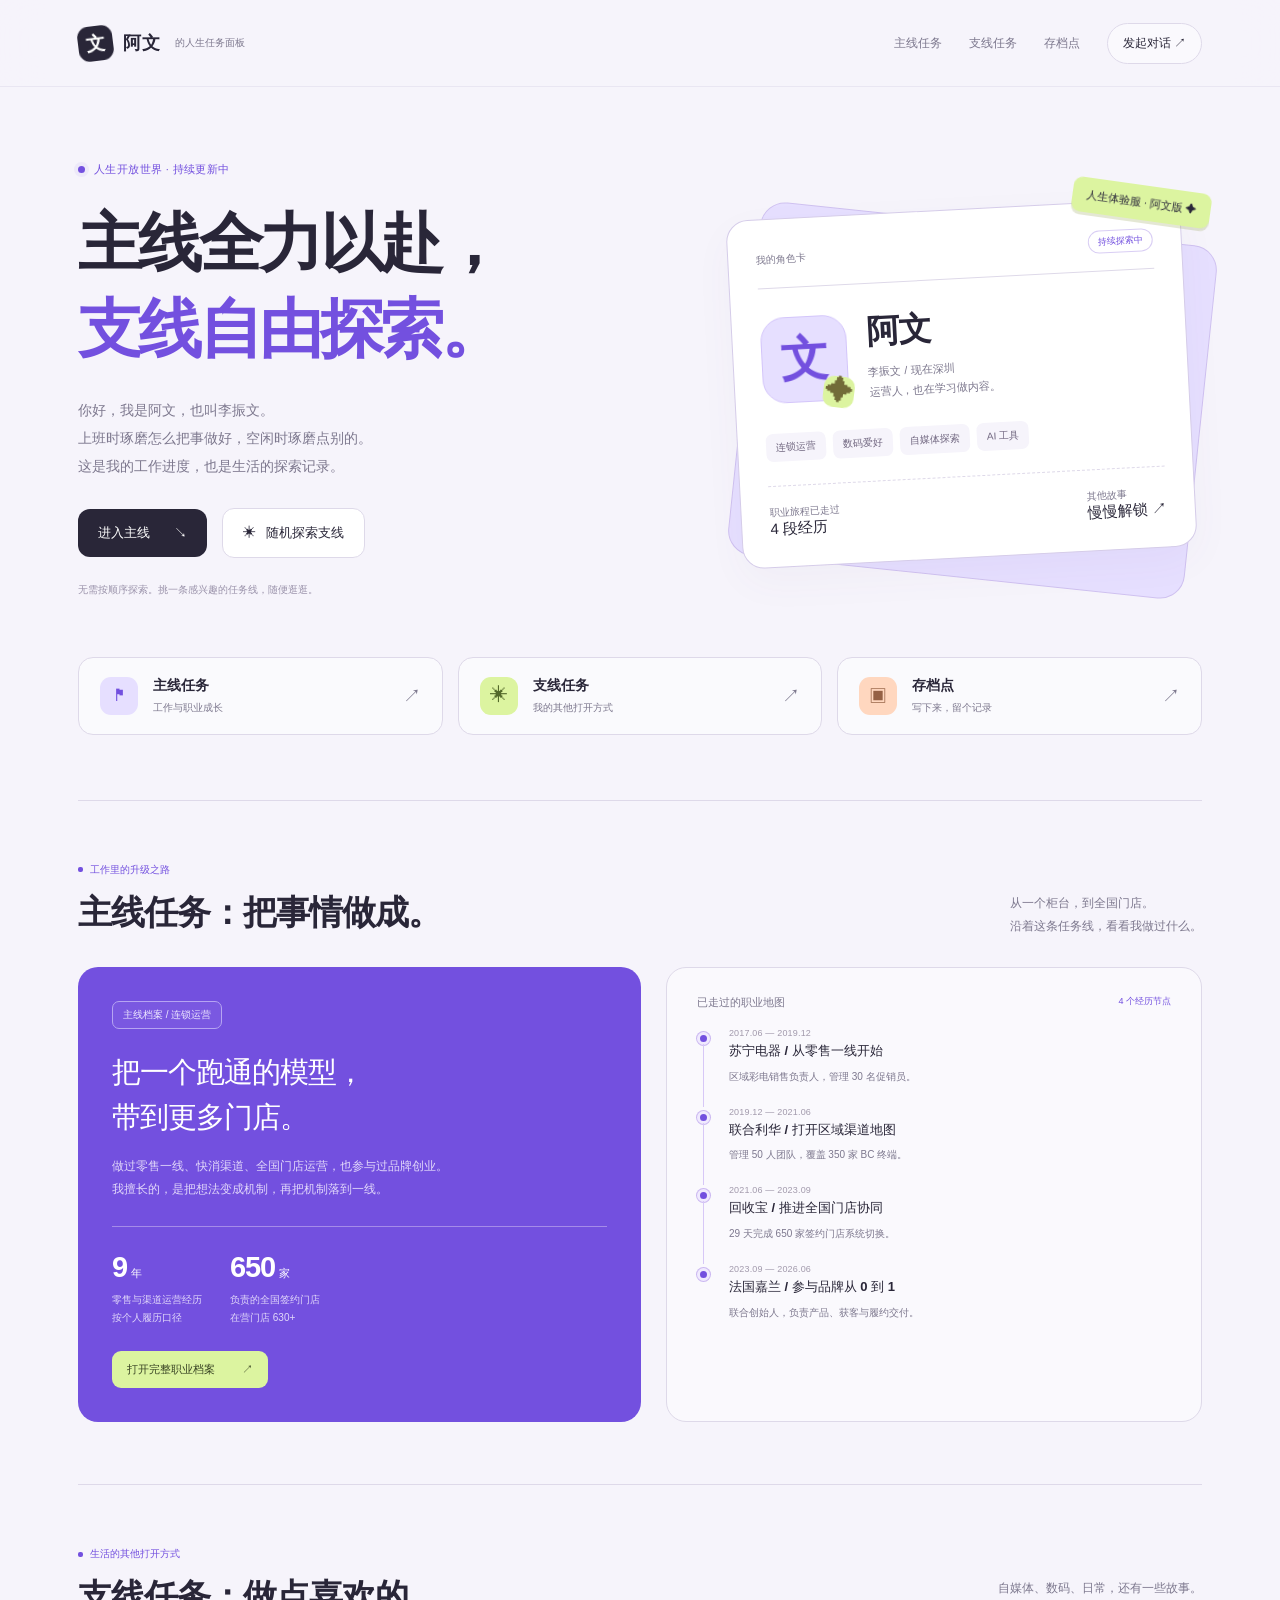
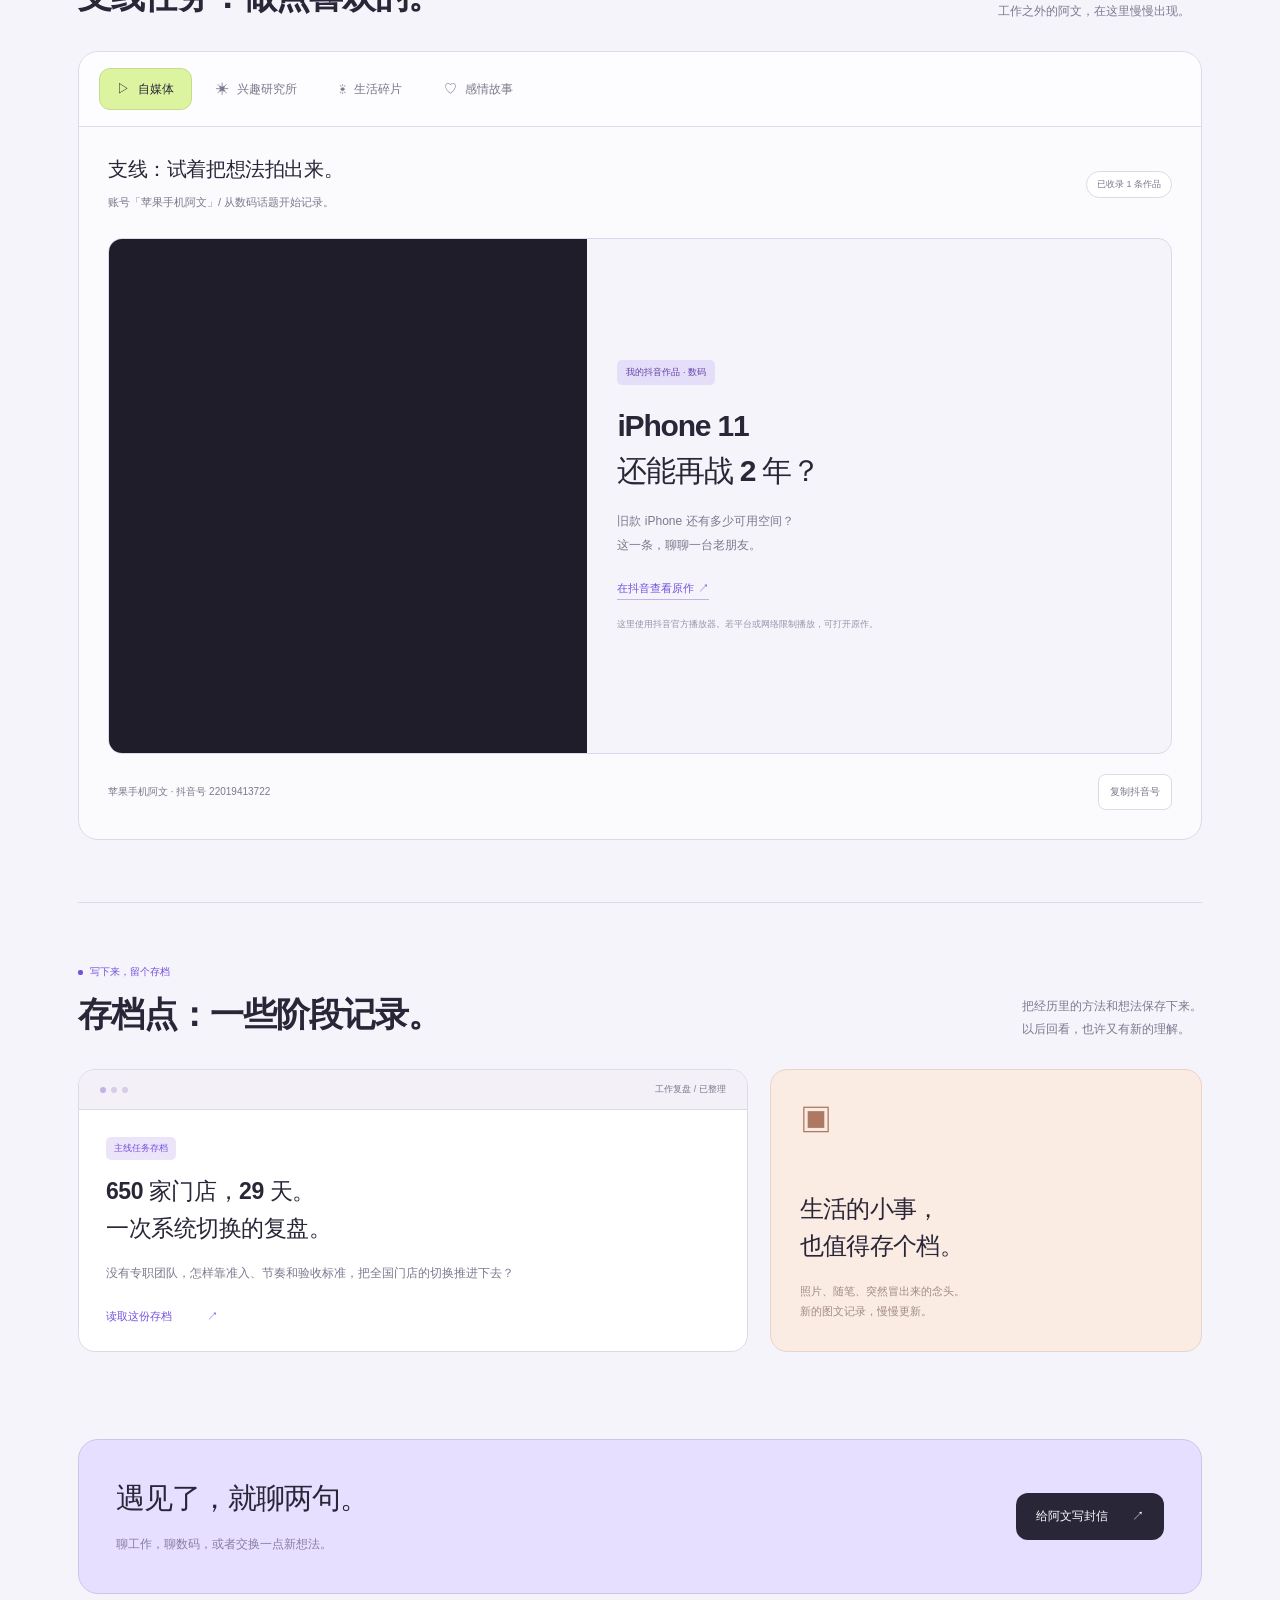
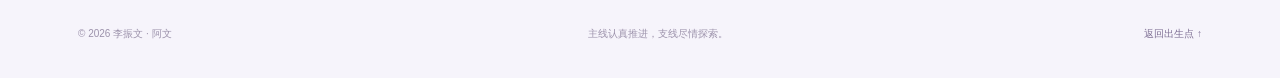
==== commit 5f0a53ad: "Reimagine Awen personal website as a playful main and side quest dashboard" ====
--- a/index.html
+++ b/index.html
@@ -1,25 +1,21 @@
 <!doctype html>
-<html lang="zh-CN">
-<head>
-<meta charset="utf-8"><meta name="viewport" content="width=device-width,initial-scale=1"><meta name="theme-color" content="#f6f7f8">
-<meta name="description" content="阿文的个人网站。工作、生活、兴趣与图文，关于李振文的四个切面。"><title>阿文的个人网站｜工作、生活与喜欢的事</title>
-<style>
-:root{--paper:#f6f7f8;--white:#fff;--ink:#242c33;--muted:#78818b;--line:#dde2e5;--accent:#526b60;--soft:#edf1ee}*{box-sizing:border-box}html{scroll-behavior:smooth;scroll-padding-top:96px}body{margin:0;background:var(--paper);color:var(--ink);font-family:-apple-system,BlinkMacSystemFont,"PingFang SC","Microsoft YaHei",sans-serif;-webkit-font-smoothing:antialiased}a{color:inherit;text-decoration:none}button{font:inherit;color:inherit;cursor:pointer}a,button{-webkit-tap-highlight-color:transparent}a:focus-visible,button:focus-visible,summary:focus-visible{outline:2px solid var(--accent);outline-offset:6px}[hidden]{display:none!important}.wrap{max-width:1180px;padding:0 48px;margin:auto}.header{border-bottom:1px solid var(--line);position:sticky;top:0;z-index:20;backdrop-filter:blur(20px);background:#f6f7f8ed}.header-inner{height:85px;display:flex;align-items:center;justify-content:space-between}.brand{display:flex;align-items:baseline;gap:14px}.brand strong{font-size:22px;font-weight:600;letter-spacing:.08em}.brand span{font-size:11px;color:var(--muted)}.nav{display:flex;align-items:center;gap:28px}.nav a{font-size:13px;color:var(--muted);transition:color .2s}.nav a:hover,.nav a[aria-current]{color:var(--accent)}.menu{display:none;background:transparent;border:1px solid var(--line);border-radius:4px;padding:8px 12px;font-size:12px}.hero{padding:92px 0 60px}.greeting{font-size:12px;color:var(--muted);margin:0 0 27px;display:flex;align-items:center;gap:10px}.greeting:before{content:"";width:5px;height:5px;background:#6c8b7e;border-radius:50%}.hero h1{font-size:clamp(40px,5.6vw,68px);font-weight:450;line-height:1.38;letter-spacing:-.045em;margin:0}.hero h1 span{color:var(--muted)}.hero-bottom{display:flex;align-items:flex-end;justify-content:space-between;gap:40px;margin-top:28px}.hero-copy{font-size:14px;color:var(--muted);line-height:2;margin:0;max-width:530px}.hero-signature{font-size:12px;color:var(--muted);white-space:nowrap;line-height:2;text-align:right}.hero-signature b{color:var(--ink);font-weight:500}.directory{display:grid;grid-template-columns:repeat(4,1fr);gap:14px;padding:0 0 70px}.entry{min-height:205px;padding:25px;border:1px solid var(--line);border-radius:7px;position:relative;display:flex;flex-direction:column;justify-content:space-between;overflow:hidden;transition:transform .25s,border-color .25s;background:#fff9}.entry:hover{transform:translateY(-4px);border-color:#9caaa1}.entry h2{font-size:24px;font-weight:450;line-height:1.5;margin:0}.entry p{font-size:11px;color:var(--muted);line-height:1.8;margin:8px 0 0}.entry .entry-foot{display:flex;justify-content:space-between;align-items:center;color:#88928b;font-size:10px}.entry .entry-arrow{font-size:20px;color:var(--ink)}.entry.life{background:#eaf0ec}.entry.interest{background:#e9edf3}.entry.journal{background:#efedf1}.section{padding:75px 0;border-top:1px solid var(--line)}.section-header{display:grid;grid-template-columns:1fr 1fr;gap:60px;align-items:end;margin-bottom:36px}.section-header h2{font-size:35px;font-weight:450;letter-spacing:-.025em;margin:0;line-height:1.4}.section-header p{font-size:13px;color:var(--muted);line-height:1.95;margin:0;max-width:420px}.section-tag{font-size:10px;color:var(--accent);letter-spacing:.09em;display:block;margin-bottom:15px}.work-intro{display:grid;grid-template-columns:1.1fr 1fr;gap:55px}.work-copy{font-size:16px;line-height:1.95;margin:0;max-width:470px}.work-copy span{color:var(--muted)}.work-facts{display:flex;gap:35px;align-items:center;padding-left:35px;border-left:1px solid var(--line)}.work-facts strong{font-size:33px;font-weight:450;letter-spacing:-.04em;display:block}.work-facts strong small{font-size:12px;font-weight:400;letter-spacing:0;margin-left:4px}.work-facts p{font-size:10px;color:var(--muted);line-height:1.9;margin:9px 0 0}.fold{border:1px solid var(--line);border-radius:6px;margin-top:30px;background:#fff5}.fold>summary{cursor:pointer;display:flex;align-items:center;justify-content:space-between;gap:20px;list-style:none;padding:21px 25px;font-size:13px}.fold>summary::-webkit-details-marker{display:none}.fold>summary:after{content:"+";font-size:22px;color:var(--muted);font-weight:300}.fold[open]>summary:after{content:"−"}.fold[open]>summary{border-bottom:1px solid var(--line)}.resume{padding:5px 25px 25px}.career{display:grid;grid-template-columns:155px 1fr;gap:25px;border-bottom:1px solid var(--line);padding:24px 0}.period{font-size:11px;color:var(--muted);line-height:1.95;font-variant-numeric:tabular-nums}.career h3{font-size:16px;font-weight:550;margin:0 0 7px;line-height:1.7}.career h4{font-size:12px;color:var(--accent);font-weight:400;margin:0 0 10px}.career p{font-size:12px;line-height:2;color:var(--muted);margin:0}.education{font-size:11px;color:var(--muted);line-height:1.9;margin:20px 0 0}.work-tags{display:flex;gap:8px;flex-wrap:wrap;margin-top:22px}.work-tags span{font-size:10px;border:1px solid var(--line);padding:7px 11px;border-radius:4px;color:var(--muted)}.quiet-panel{border-radius:8px;border:1px solid #d6e0d9;background:#eaf0ec;display:flex;justify-content:space-between;gap:30px;padding:36px 40px;align-items:center;min-height:190px}.quiet-panel h3{font-size:25px;font-weight:400;line-height:1.6;letter-spacing:-.02em;margin:0 0 12px}.quiet-panel p{font-size:12px;color:#76877d;line-height:1.9;margin:0}.life-art{width:120px;height:110px;position:relative;flex-shrink:0;opacity:.55}.life-art:before,.life-art:after{content:"";position:absolute;width:76px;height:76px;border:1px solid #88a391;border-radius:50%;top:10px;left:8px}.life-art:after{top:28px;left:38px}.media-grid{display:grid;grid-template-columns:repeat(3,minmax(0,1fr));gap:18px;margin-top:25px}.media-grid:empty{display:none}.photo-card{margin:0;overflow:hidden;border:1px solid var(--line);border-radius:6px;background:white}.photo-card img{width:100%;aspect-ratio:4/5;object-fit:cover;display:block}.photo-card figcaption{font-size:12px;line-height:1.8;padding:15px}.topics{display:flex;gap:8px;flex-wrap:wrap;margin:0 0 25px}.topics span{font-size:11px;border-radius:20px;border:1px solid var(--line);padding:7px 13px;color:var(--muted)}.video-feature{border:1px solid var(--line);border-radius:8px;overflow:hidden;background:white;display:grid;grid-template-columns:1fr 1fr}.player-wrap{background:#171b21;position:relative;min-width:0;display:grid;place-items:center;padding:18px}.player-wrap iframe{width:100%;max-width:330px;aspect-ratio:9/16;border:0;border-radius:4px;display:block;background:#171b21}.player-wrap video{width:100%;max-height:580px;display:block}.video-copy{padding:40px;align-self:center}.video-kicker{font-size:10px;color:var(--accent);margin:0 0 20px}.video-copy h3{font-size:clamp(25px,3vw,36px);font-weight:450;line-height:1.6;letter-spacing:-.025em;margin:0 0 18px}.video-copy>p{font-size:13px;line-height:2;color:var(--muted);margin:0 0 27px}.video-copy a{font-size:12px;border-bottom:1px solid #bac6be;padding:7px 0;display:inline-block;color:var(--accent)}.video-caption{font-size:10px!important;line-height:1.9!important;margin:22px 0 0!important;color:#919aa3!important}.account{display:flex;align-items:center;justify-content:space-between;gap:20px;margin-top:20px;font-size:11px;color:var(--muted);line-height:2}.account a,.copy-id{font-size:11px;color:var(--accent);background:none;border:0;padding:5px 0}.account-buttons{display:flex;gap:18px;flex-wrap:wrap}.copy-status{font-size:10px;color:var(--muted);min-height:14px;margin:3px 0 0;text-align:right}.writing-list{border-top:1px solid var(--line)}.writing{border-bottom:1px solid var(--line)}.writing>summary{padding:28px 0;display:grid;grid-template-columns:110px 1fr 25px;gap:25px;align-items:center;cursor:pointer;list-style:none}.writing>summary::-webkit-details-marker{display:none}.writing-label{font-size:10px;color:var(--muted)}.writing h3{font-size:20px;font-weight:450;line-height:1.65;margin:0}.writing-arrow{font-size:22px;font-weight:300;color:var(--muted)}.writing[open] .writing-arrow{transform:rotate(45deg)}.article{max-width:710px;margin:0 0 35px 135px;font-size:14px;line-height:2.1;color:#626e77}.article h4{font-size:16px;color:var(--ink);font-weight:500;line-height:1.8;margin:25px 0 10px}.article p{margin:0 0 15px}.article-note{font-size:10px;color:var(--muted)}.contact{padding:55px 0 35px;display:flex;justify-content:space-between;align-items:center;gap:30px;border-top:1px solid var(--line)}.contact h2{font-size:25px;font-weight:400;margin:0 0 10px;line-height:1.6}.contact p{font-size:12px;color:var(--muted);margin:0;line-height:1.9}.email{font-size:14px;border-bottom:1px solid #bac6be;padding-bottom:8px;white-space:nowrap}.footer{font-size:10px;color:#8e98a2;display:flex;justify-content:space-between;gap:25px;padding:25px 0 30px}.hero{animation:enter .6s ease both}@keyframes enter{from{opacity:0;transform:translateY(8px)}to{opacity:1;transform:none}}@media(max-width:850px){.wrap{padding:0 30px}.nav{gap:20px}.hero{padding-top:65px}.directory{gap:10px}.entry{padding:20px;min-height:190px}.entry h2{font-size:21px}.section-header{gap:35px}.section-header h2{font-size:31px}.work-intro{gap:30px}.work-facts{gap:25px;padding-left:25px}.work-facts strong{font-size:29px}.video-copy{padding:27px}.video-copy h3{font-size:27px}}@media(max-width:620px){html{scroll-padding-top:88px}.wrap{padding:0 23px}.header-inner{height:72px}.brand strong{font-size:20px}.brand span{font-size:10px}.menu{display:block}.nav{display:none;position:absolute;top:71px;left:0;right:0;padding:20px 23px;background:var(--paper);border-bottom:1px solid var(--line);justify-content:space-between;gap:15px}.nav.open{display:flex}.nav a{font-size:12px}.hero{padding:48px 0 35px}.greeting{font-size:11px;margin-bottom:22px}.hero h1{font-size:41px}.hero-bottom{display:block;margin-top:25px}.hero-copy{font-size:13px}.hero-signature{text-align:left;margin-top:20px;font-size:11px}.directory{grid-template-columns:1fr 1fr;padding-bottom:45px;gap:10px}.entry{min-height:168px;padding:20px}.entry h2{font-size:23px}.entry p{font-size:10px}.section{padding:50px 0}.section-header{grid-template-columns:1fr;gap:18px;margin-bottom:27px}.section-header h2{font-size:30px}.section-header p{font-size:12px}.section-tag{margin-bottom:10px}.work-intro{grid-template-columns:1fr;gap:25px}.work-copy{font-size:15px}.work-facts{border-left:0;padding-left:0;border-top:1px solid var(--line);padding-top:23px;gap:40px}.work-facts strong{font-size:30px}.fold>summary{padding:18px 20px;font-size:12px}.resume{padding:0 20px 20px}.career{grid-template-columns:1fr;gap:9px;padding:20px 0}.career h3{font-size:16px}.period{font-size:10px}.quiet-panel{padding:26px;min-height:170px}.quiet-panel h3{font-size:22px}.life-art{width:65px;height:90px;opacity:.4}.life-art:before,.life-art:after{width:50px;height:50px;left:0;top:5px}.life-art:after{left:12px;top:30px}.video-feature{grid-template-columns:1fr}.player-wrap{padding:18px}.player-wrap iframe{max-width:300px}.video-copy{padding:26px}.video-copy h3{font-size:26px}.video-copy>p{font-size:12px;margin-bottom:18px}.video-kicker{margin-bottom:12px}.account{display:block;font-size:10px}.account-buttons{margin-top:8px}.copy-status{text-align:left}.media-grid{grid-template-columns:1fr 1fr;gap:12px}.writing>summary{grid-template-columns:1fr 20px;gap:12px;padding:23px 0}.writing-label{grid-column:1/-1}.writing h3{font-size:18px}.article{margin-left:0;font-size:13px}.contact{display:block;padding-top:35px}.contact h2{font-size:24px}.email{display:inline-block;margin-top:24px;font-size:13px}.footer{font-size:9px;line-height:1.9;flex-wrap:wrap;gap:10px}}@media(prefers-reduced-motion:reduce){*{scroll-behavior:auto!important;animation:none!important;transition:none!important}}@media print{.header,.directory,#life,#interests,#journal,.contact,.footer{display:none!important}.hero{padding-top:0}.hero h1{font-size:32px}.hero-signature{display:none}.section{padding:25px 0}.fold{border:0}.fold>summary{display:none}.resume{padding:0}.wrap{padding:0}.career{break-inside:avoid}body{background:white}}
-</style>
-</head><body>
-<header class="header"><div class="wrap header-inner"><a class="brand" href="#home"><strong>阿文</strong><span>一个人的日常与思考</span></a><button class="menu" aria-expanded="false" aria-controls="main-nav">目录</button><nav class="nav" id="main-nav" aria-label="主导航"><a href="#work">我的工作</a><a href="#life">我的生活</a><a href="#interests">我感兴趣的</a><a href="#journal">图文随记</a></nav></div></header>
+<html lang="zh-CN"><head><meta charset="utf-8"><meta name="viewport" content="width=device-width,initial-scale=1"><meta name="theme-color" content="#f6f4fb"><meta name="description" content="欢迎来到阿文的人生任务面板。工作是主线，自媒体、数码、生活和故事是支线。来认识一个完整的李振文。"><title>阿文的任务宇宙｜主线全力以赴，支线自由探索</title><link rel="stylesheet" href="style.css?v=quest"></head>
+<body>
+<header class="header"><div class="wrap header-inner"><a class="brand" href="#home" aria-label="回到阿文主页"><span class="brand-mark" aria-hidden="true">文</span><strong>阿文</strong><small>的人生任务面板</small></a><nav class="nav" aria-label="主导航"><a href="#main">主线任务</a><a href="#side">支线任务</a><a href="#archive">存档点</a><a href="#contact" class="contact-link">发起对话 ↗</a></nav></div></header>
 <main class="wrap">
-<section class="hero" id="home"><p class="greeting">你好，我是阿文。</p><h1>认真工作，也认真生活。<br><span>把喜欢的事，慢慢留下来。</span></h1><div class="hero-bottom"><p class="hero-copy">这里放一些做过的事、生活里的片段，<br>还有感兴趣的东西，和想写下来的话。</p><div class="hero-signature"><b>李振文 / 阿文</b><br>现在深圳</div></div></section>
-<div class="directory" aria-label="网站四个板块"><a class="entry" href="#work"><div><h2>我的工作</h2><p>做过的事，走过的路。</p></div><div class="entry-foot"><span>经历与实践</span><span class="entry-arrow" aria-hidden="true">↗</span></div></a><a class="entry life" href="#life"><div><h2>我的生活</h2><p>工作之外，日常之中。</p></div><div class="entry-foot"><span>照片与片段</span><span class="entry-arrow" aria-hidden="true">↗</span></div></a><a class="entry interest" href="#interests"><div><h2>我感兴趣的</h2><p>喜欢琢磨，也喜欢分享。</p></div><div class="entry-foot"><span>数码与探索</span><span class="entry-arrow" aria-hidden="true">↗</span></div></a><a class="entry journal" href="#journal"><div><h2>图文随记</h2><p>一些观察，一点思考。</p></div><div class="entry-foot"><span>文字与记录</span><span class="entry-arrow" aria-hidden="true">↗</span></div></a></div>
-<section class="section" id="work"><div class="section-header"><div><span class="section-tag">经历与实践</span><h2>我的工作</h2></div><p>从零售一线，到连锁门店运营，再到参与品牌创业。每一段经历，都留下了不同的做事方法。</p></div><div class="work-intro"><p class="work-copy">从管一个柜台，到管全国 650 家门店。<br><span>我一直在做的，是把想法变成机制，再把机制落到一线。</span></p><div class="work-facts"><div><strong>9<small>年</small></strong><p>连锁零售与快消渠道经历<br>按个人履历口径</p></div><div><strong>650<small>家</small></strong><p>负责运营的全国签约门店<br>在营门店 630+</p></div></div></div><div class="work-tags"><span>连锁运营</span><span>门店经营</span><span>渠道管理</span><span>品牌从 0 到 1</span></div>
-<details class="fold" id="resume"><summary>展开我的工作经历</summary><div class="resume"><article class="career"><div class="period">2023.09 — 2026.06<br>香港 / 衡阳</div><div><h3>法国嘉兰医疗科技</h3><h4>联合创始人 · 产品、获客与履约交付</h4><p>参与品牌从 0 到 1，第 2 年年营收 1,000 万，按实收、扣退款口径。自建小红书、抖音账号矩阵与投流，打通公域触达、咨询、私域承接和成交闭环。平台风控收紧、获客成本翻倍后，结合毛利结构判断模式持续性并选择退出。</p></div></article><article class="career"><div class="period">2021.06 — 2023.09<br>深圳</div><div><h3>回收宝科技</h3><h4>门店运营副总监 · 全国门店运营</h4><p>负责全国 650 家签约门店、630+ 在营门店运营，协同 4 位区域经理推进一线落地。主导 SaaS 系统切换，29 天完成、切换率 100%。孵化“回收豹”手机贴膜品牌，3 个月完成 0 到 1，年销售额约 100 万。</p></div></article><article class="career"><div class="period">2019.12 — 2021.06<br>深圳 · 龙华 / 龙岗</div><div><h3>联合利华</h3><h4>区域 BC 渠道经理</h4><p>管理 50 人销售团队，高峰 60 人，覆盖 350 家 BC 终端，两区年销售额 800–1,000 万。集中投入六大重点卖场约半年，将品类份额从 29% 提升到 53%，所负责月业绩从 17.5 万提升到 32 万。</p></div></article><article class="career"><div class="period">2017.06 — 2019.12<br>衡阳</div><div><h3>苏宁电器</h3><h4>区域彩电销售负责人</h4><p>管理 30 名促销员，统筹八大品牌区域销售。首年区域彩电营收从 2,000 万提升到 2,200 万，同比增长 10%，并通过装修公司异业合作拓展客源。</p></div></article><p class="education">湖南电子科技职业学院 · 营销与策划 · 大专<br>常用工具：Excel / 经营看板、SaaS / ERP、AI 工作流</p></div></details></section>
-<section class="section" id="life"><div class="section-header"><div><span class="section-tag">照片与片段</span><h2>我的生活</h2></div><p>留一个位置，给工作以外的自己。</p></div><div class="quiet-panel" id="life-empty"><div><h3>生活的片段，慢慢收集。</h3><p>这里会放我的真实照片与日常记录。<br>第一组照片，待更新。</p></div><div class="life-art" aria-hidden="true"></div></div><div class="media-grid" id="life-gallery"></div></section>
-<section class="section" id="interests"><div class="section-header"><div><span class="section-tag">数码与探索</span><h2>我感兴趣的</h2></div><p>从一部手机开始，聊聊产品与使用体验。<br>也关注 AI 怎样进入日常工作。</p></div><div class="topics" aria-label="兴趣主题"><span>苹果与数码</span><span>产品体验</span><span>AI 工具</span></div><article class="video-feature" id="video-feature"><div class="player-wrap" id="video-player"><iframe src="https://open.douyin.com/player/video?vid=7480278761573731621&amp;autoplay=0" title="苹果手机阿文：iPhone 11 还能再战 2 年？" allow="fullscreen; encrypted-media; picture-in-picture" allowfullscreen loading="lazy" referrerpolicy="strict-origin-when-cross-origin"></iframe></div><div class="video-copy"><p class="video-kicker">我的数码视频</p><h3 id="video-title">iPhone 11<br>还能再战 2 年？</h3><p>一条关于旧款 iPhone 的视频，<br>来自我的抖音账号「苹果手机阿文」。</p><a href="https://www.douyin.com/video/7480278761573731621" target="_blank" rel="noopener noreferrer" id="original-video">在抖音打开原作 ↗</a><p class="video-caption">可在左侧播放器中观看。若遇平台或网络限制，可打开原作；手机端播放器在上方。</p></div></article><div class="media-grid" id="interest-gallery"></div><div class="account"><span>抖音：苹果手机阿文 / 抖音号 22019413722</span><div class="account-buttons"><button class="copy-id" type="button">复制抖音号</button><a href="https://www.douyin.com/search/22019413722?type=user" target="_blank" rel="noopener noreferrer">在抖音查找我的账号 ↗</a></div></div><p class="copy-status" id="copy-status" role="status"></p></section>
-<section class="section" id="journal"><div class="section-header"><div><span class="section-tag">文字与记录</span><h2>图文随记</h2></div><p>把经历里的方法，整理成可以回看的文字。<br>从一篇工作复盘开始。</p></div><div class="writing-list"><details class="writing"><summary><span class="writing-label">工作复盘</span><h3>650 家门店，29 天：一次系统切换的复盘</h3><span class="writing-arrow" aria-hidden="true">+</span></summary><div class="article"><p class="article-note">依据我的项目履历整理。</p><p>在回收宝工作时，旧系统的进销存不准确，促销配置受限，总部与门店数据也存在割裂。我提出并主导了一次全国门店 SaaS 系统切换。</p><h4>先解决“怎么推进”，再谈全面切换</h4><p>当时没有专职团队，也没有额外预算。执行需要依靠 4 位区域经理和全国店长，而且并非直接管理关系。所以方案的重点，是先把准入、节奏和验收标准说清楚。</p><p>店长通过考核后才能切换，完成情况纳入当月运营考核。从业绩靠后的门店开始分批推进：第 3 天完成考核、第 5 天完成首店、第 10 天达 50 家、第 20 天达 500 家，留下 9 天缓冲。</p><h4>真正的风险，往往藏在交接细节里</h4><p>每家门店切换前后都导出库存快照做比对，并按差异金额分级处理。过程中发现，部分“实物已经出库、系统还没扣账”的在途单会造成账实不符，于是补上前置要求：切换前必须单据清零。</p><h4>结果之外，也要留下可以改进的地方</h4><p>最终 29 天完成全国切换，切换率 100%；结算口径零库存差异，按库存金额 ±0.1% 范围核验。如果重新推进，我会补足正向激励，并在第 10 天设置中期检查点。</p><p class="article-note">650 家为签约门店口径。</p></div></details></div><div class="media-grid" id="journal-gallery"></div></section>
-<section class="contact" id="contact"><div><h2>很高兴，在这里认识你。</h2><p>工作交流，或者聊聊感兴趣的事，都欢迎。</p></div><a class="email" href="mailto:lijiunao@gmail.com">lijiunao@gmail.com ↗</a></section>
-</main><footer class="wrap"><div class="footer"><span>© <span id="year">2026</span> 李振文 · 阿文</span><span>工作 · 生活 · 兴趣 · 图文</span><a href="#home">回到顶部 ↑</a></div></footer>
-<script>
-const legacyTargets={'#media':'interests','#experience':'work','#project':'work','#skills':'work','#/home':'home'};if(legacyTargets[location.hash]){const id=legacyTargets[location.hash];history.replaceState(null,'','#'+id);requestAnimationFrame(()=>document.getElementById(id).scrollIntoView())}const menu=document.querySelector('.menu'),nav=document.querySelector('#main-nav');menu.addEventListener('click',()=>{const open=menu.getAttribute('aria-expanded')!=='true';menu.setAttribute('aria-expanded',String(open));nav.classList.toggle('open',open)});nav.querySelectorAll('a').forEach(a=>a.addEventListener('click',()=>{menu.setAttribute('aria-expanded','false');nav.classList.remove('open')}));document.querySelector('#year').textContent=new Date().getFullYear();document.querySelector('.copy-id').addEventListener('click',async()=>{try{await navigator.clipboard.writeText('22019413722');document.querySelector('#copy-status').textContent='抖音号已复制。'}catch{document.querySelector('#copy-status').textContent='请复制抖音号：22019413722'}});
-if('IntersectionObserver'in window){const observer=new IntersectionObserver(entries=>{entries.forEach(e=>{if(e.isIntersecting){nav.querySelectorAll('a').forEach(a=>{if(a.hash==='#'+e.target.id)a.setAttribute('aria-current','location');else a.removeAttribute('aria-current')})}})},{rootMargin:'-20% 0px -55% 0px',threshold:0});['work','life','interests','journal'].forEach(id=>observer.observe(document.getElementById(id)))}
-function localPath(v){return typeof v==='string'&&/^assets\/[\w./-]+$/.test(v)&&!v.includes('..')?v:''}function externalURL(v){try{const u=new URL(v);return u.protocol==='https:'?u.href:''}catch{return ''}}fetch('media.json').then(r=>{if(!r.ok)throw Error('media unavailable');return r.json()}).then(data=>{const items=Array.isArray(data.items)?data.items:[];const featured=items.find(i=>i.type==='video'&&i.featured!==false);if(featured){const src=localPath(featured.src),poster=localPath(featured.poster);if(src){const video=document.createElement('video');video.src=src;video.controls=true;video.playsInline=true;video.preload='metadata';video.setAttribute('aria-label',featured.title||'阿文的视频');if(poster)video.poster=poster;video.addEventListener('error',()=>{const hint=document.createElement('p');hint.textContent='视频暂时无法加载，请使用右侧的原作链接。';hint.style.color='white';hint.style.fontSize='12px';document.querySelector('#video-player').append(hint)},{once:true});document.querySelector('#video-player').replaceChildren(video)}}for(const item of items){if(!item||item.type!=='photo')continue;const src=localPath(item.src);if(!src)continue;const target=item.section==='journal'?'journal-gallery':item.section==='interests'?'interest-gallery':'life-gallery';const figure=document.createElement('figure');figure.className='photo-card';const img=document.createElement('img');img.src=src;img.alt=item.title||'阿文的照片';img.loading='lazy';figure.append(img);if(item.title){const caption=document.createElement('figcaption');caption.textContent=item.title;figure.append(caption)}document.getElementById(target).append(figure);if(target==='life-gallery')document.querySelector('#life-empty').hidden=true}}).catch(()=>{});
-</script></body></html>
+<section class="hero" id="home"><div class="hero-copy-area"><p class="eyebrow"><span class="status-dot"></span>人生开放世界 · 持续更新中</p><h1>主线全力以赴，<span>支线自由探索。</span></h1><p class="hero-copy">你好，我是阿文，也叫李振文。<br>上班时琢磨怎么把事做好，空闲时琢磨点别的。<br>这是我的工作进度，也是生活的探索记录。</p><div class="hero-actions"><a class="button" href="#main">进入主线 <span aria-hidden="true">↘</span></a><button type="button" class="button secondary" id="explore"><span aria-hidden="true">✳</span> 随机探索支线</button></div><p class="hero-note">无需按顺序探索。挑一条感兴趣的任务线，随便逛逛。</p></div><div class="profile-stage"><span class="sticker">人生体验服 · 阿文版 ✦</span><div class="profile-card"><div class="profile-card-top"><span>我的角色卡</span><span>持续探索中</span></div><div class="profile-person"><div class="avatar" aria-hidden="true">文</div><div><h2>阿文</h2><p>李振文 / 现在深圳<br>运营人，也在学习做内容。</p></div></div><div class="profile-tags"><span>连锁运营</span><span>数码爱好</span><span>自媒体探索</span><span>AI 工具</span></div><div class="profile-bottom"><span>职业旅程已走过<br><b>4 段经历</b></span><span>其他故事<br><b>慢慢解锁 ↗</b></span></div></div></div></section>
+<div class="map-strip" aria-label="探索地图"><a class="map-item" href="#main"><span class="map-symbol" aria-hidden="true">⚑</span><div><h2>主线任务</h2><p>工作与职业成长</p></div><span class="map-arrow" aria-hidden="true">↗</span></a><a class="map-item" href="#side"><span class="map-symbol" aria-hidden="true">✳</span><div><h2>支线任务</h2><p>我的其他打开方式</p></div><span class="map-arrow" aria-hidden="true">↗</span></a><a class="map-item" href="#archive"><span class="map-symbol" aria-hidden="true">▣</span><div><h2>存档点</h2><p>写下来，留个记录</p></div><span class="map-arrow" aria-hidden="true">↗</span></a></div>
+<section class="section" id="main"><div class="section-head"><div><p class="heading-tag">工作里的升级之路</p><h2>主线任务：把事情做成。</h2></div><p>从一个柜台，到全国门店。<br>沿着这条任务线，看看我做过什么。</p></div><div class="main-quest"><article class="main-card"><span class="badge">主线档案 / 连锁运营</span><h3>把一个跑通的模型，<br>带到更多门店。</h3><p>做过零售一线、快消渠道、全国门店运营，也参与过品牌创业。我擅长的，是把想法变成机制，再把机制落到一线。</p><div class="quest-results"><div><strong>9<small>年</small></strong><p>零售与渠道运营经历<br>按个人履历口径</p></div><div><strong>650<small>家</small></strong><p>负责的全国签约门店<br>在营门店 630+</p></div></div><button class="resume-button" type="button" data-dialog="resume-dialog">打开完整职业档案 <span aria-hidden="true">↗</span></button></article><div class="path-panel"><div class="path-heading">已走过的职业地图 <span>4 个经历节点</span></div><div class="path-node"><span class="path-dot" aria-hidden="true"></span><div><span class="path-date">2017.06 — 2019.12</span><h4>苏宁电器 / 从零售一线开始</h4><p>区域彩电销售负责人，管理 30 名促销员。</p></div></div><div class="path-node"><span class="path-dot" aria-hidden="true"></span><div><span class="path-date">2019.12 — 2021.06</span><h4>联合利华 / 打开区域渠道地图</h4><p>管理 50 人团队，覆盖 350 家 BC 终端。</p></div></div><div class="path-node"><span class="path-dot" aria-hidden="true"></span><div><span class="path-date">2021.06 — 2023.09</span><h4>回收宝 / 推进全国门店协同</h4><p>29 天完成 650 家签约门店系统切换。</p></div></div><div class="path-node"><span class="path-dot" aria-hidden="true"></span><div><span class="path-date">2023.09 — 2026.06</span><h4>法国嘉兰 / 参与品牌从 0 到 1</h4><p>联合创始人，负责产品、获客与履约交付。</p></div></div></div></div></section>
+<section class="section" id="side"><div class="section-head"><div><p class="heading-tag">生活的其他打开方式</p><h2>支线任务：做点喜欢的。</h2></div><p>自媒体、数码、日常，还有一些故事。<br>工作之外的阿文，在这里慢慢出现。</p></div><div class="side-board"><div class="quest-tabs" role="tablist" aria-label="支线任务分类"><button class="quest-tab" type="button" role="tab" id="tab-creator" aria-controls="panel-creator" aria-selected="true" data-tab="creator"><span aria-hidden="true">▷</span> 自媒体</button><button class="quest-tab" type="button" role="tab" id="tab-interest" aria-controls="panel-interest" aria-selected="false" tabindex="-1" data-tab="interest"><span aria-hidden="true">✳</span> 兴趣研究所</button><button class="quest-tab" type="button" role="tab" id="tab-life" aria-controls="panel-life" aria-selected="false" tabindex="-1" data-tab="life"><span aria-hidden="true">☀</span> 生活碎片</button><button class="quest-tab" type="button" role="tab" id="tab-story" aria-controls="panel-story" aria-selected="false" tabindex="-1" data-tab="story"><span aria-hidden="true">♡</span> 感情故事</button></div>
+<div class="tab-panel" role="tabpanel" tabindex="0" id="panel-creator" aria-labelledby="tab-creator"><div class="side-title"><div><h3>支线：试着把想法拍出来。</h3><p>账号「苹果手机阿文」/ 从数码话题开始记录。</p></div><span class="pill" id="work-count">已收录 1 条作品</span></div><article class="video-feature"><div class="player-wrap" id="video-player"><iframe src="https://open.douyin.com/player/video?vid=7480278761573731621&amp;autoplay=0" title="苹果手机阿文：iPhone 11 还能再战 2 年？" loading="lazy" allow="fullscreen; encrypted-media; picture-in-picture" allowfullscreen referrerpolicy="strict-origin-when-cross-origin"></iframe></div><div class="video-info"><span class="video-category">我的抖音作品 · 数码</span><h4>iPhone 11<br>还能再战 2 年？</h4><p>旧款 iPhone 还有多少可用空间？<br>这一条，聊聊一台老朋友。</p><a href="https://www.douyin.com/video/7480278761573731621" target="_blank" rel="noopener noreferrer">在抖音查看原作 ↗</a><p class="video-note">这里使用抖音官方播放器。若平台或网络限制播放，可打开原作。</p></div></article><div class="account-row"><span>苹果手机阿文 · 抖音号 22019413722</span><button id="copy-id" type="button">复制抖音号</button></div><div class="media-grid" id="creator-gallery"></div></div>
+<div class="tab-panel" role="tabpanel" tabindex="0" id="panel-interest" aria-labelledby="tab-interest" hidden><div class="side-title"><div><h3>支线：对一些东西保持好奇。</h3><p>喜欢的东西，值得花时间研究一下。</p></div><span class="pill">探索中</span></div><div class="topic-grid"><article class="topic-card"><div class="topic-icon" aria-hidden="true">▯</div><h4>数码与苹果</h4><p>从一部手机出发，聊产品、使用体验，以及旧设备的下一种可能。</p><a href="#side" data-open-tab="creator">去看看我的数码视频 ↗</a></article><article class="topic-card"><div class="topic-icon" aria-hidden="true">✦</div><h4>AI 与工作流</h4><p>关注 AI 工具怎样进入真实工作，让经营分析、内容整理与日常流程更顺手。</p></article></div><div class="media-grid" id="interest-gallery"></div></div>
+<div class="tab-panel" role="tabpanel" tabindex="0" id="panel-life" aria-labelledby="tab-life" hidden><div class="side-title"><div><h3>支线：认真收集生活。</h3><p>不只有上班，还有镜头之外的日常。</p></div><span class="pill">记录待更新</span></div><div class="empty-story life-empty" id="life-empty"><div><span class="story-label">等待第一张真实照片</span><h4>生活这张地图，<br>还可以继续开。</h4><p>这里会慢慢放上我的照片、日常片段，和那些值得记住的小事。</p></div><span class="story-stamp" aria-hidden="true">☀</span></div><div class="media-grid" id="life-gallery"></div></div>
+<div class="tab-panel" role="tabpanel" tabindex="0" id="panel-story" aria-labelledby="tab-story" hidden><div class="side-title"><div><h3>支线：关于喜欢，关于关系。</h3><p>有些故事，等想好了再慢慢讲。</p></div><span class="pill">故事未公开</span></div><div class="empty-story"><div><span class="story-label">下一篇，留给真实的经历</span><h4>这条支线，<br>先留一点空白。</h4><p>关于相遇、相处与成长的记录，会在这里更新。<br>目前还没有公开的故事。</p></div><span class="story-stamp" aria-hidden="true">♡</span></div><div class="media-grid" id="story-gallery"></div></div>
+</div></section>
+<section class="section" id="archive"><div class="section-head"><div><p class="heading-tag">写下来，留个存档</p><h2>存档点：一些阶段记录。</h2></div><p>把经历里的方法和想法保存下来。<br>以后回看，也许又有新的理解。</p></div><div class="archive"><article class="log-card"><div class="log-bar"><span class="window-dots" aria-hidden="true"><i></i><i></i><i></i></span><span>工作复盘 / 已整理</span></div><div class="log-body"><span class="log-type">主线任务存档</span><h3>650 家门店，29 天。<br>一次系统切换的复盘。</h3><p>没有专职团队，怎样靠准入、节奏和验收标准，把全国门店的切换推进下去？</p><button class="log-read" type="button" data-dialog="article-dialog">读取这份存档 <span aria-hidden="true">↗</span></button></div></article><div class="save-card"><span class="save-icon" aria-hidden="true">▣</span><div><h3>生活的小事，<br>也值得存个档。</h3><p>照片、随笔、突然冒出来的念头。<br>新的图文记录，慢慢更新。</p></div></div></div><div class="media-grid" id="journal-gallery"></div></section>
+<section class="contact-section" id="contact"><div><h2>遇见了，就聊两句。</h2><p>聊工作，聊数码，或者交换一点新想法。</p></div><a class="button" href="mailto:lijiunao@gmail.com">给阿文写封信 <span aria-hidden="true">↗</span></a></section>
+</main><footer class="wrap"><div class="footer"><span>© <span id="year">2026</span> 李振文 · 阿文</span><span>主线认真推进，支线尽情探索。</span><a href="#home">返回出生点 ↑</a></div></footer>
+<dialog class="dialog" id="resume-dialog" aria-labelledby="resume-title"><div class="dialog-head"><h2 id="resume-title">阿文的职业档案</h2><button class="close-dialog" type="button" data-close-dialog aria-label="关闭职业档案">×</button></div><div class="dialog-content"><article class="career"><p class="date">2023.09 — 2026.06 / 香港、衡阳</p><h3>法国嘉兰医疗科技</h3><h4>联合创始人 · 产品、获客与履约交付</h4><p>参与品牌从 0 到 1，第 2 年年营收 1,000 万，按实收、扣退款口径。自建小红书、抖音账号矩阵与投流，打通公域触达、咨询、私域承接与成交闭环。平台风控收紧、获客成本翻倍后，结合约 35% 的毛利率判断模式持续性并选择退出。</p></article><article class="career"><p class="date">2021.06 — 2023.09 / 深圳</p><h3>回收宝科技</h3><h4>门店运营副总监 · 全国门店运营</h4><p>负责 650 家签约门店、630+ 在营门店运营，协同 4 位区域经理推动全国落地。主导全国 SaaS 系统切换，29 天完成、切换率 100%。孵化“回收豹”贴膜品牌，3 个月完成 0 到 1，年销售额约 100 万。</p></article><article class="career"><p class="date">2019.12 — 2021.06 / 深圳 · 龙华、龙岗</p><h3>联合利华</h3><h4>区域 BC 渠道经理</h4><p>管理 50 人销售团队，高峰 60 人，覆盖 350 家 BC 终端，两区年销售额 800–1,000 万。六大重点卖场集中投入约半年，品类份额从 29% 提升到 53%，所负责月业绩从 17.5 万提升到 32 万。</p></article><article class="career"><p class="date">2017.06 — 2019.12 / 衡阳</p><h3>苏宁电器</h3><h4>区域彩电销售负责人</h4><p>管理 30 名促销员，统筹八大品牌区域销售。首年区域彩电营收从 2,000 万提升到 2,200 万，同比增长 10%，通过装修公司异业合作拓展客源。</p></article><p class="education">湖南电子科技职业学院 · 营销与策划 · 大专<br>常用工具：Excel / 经营看板、SaaS / ERP、AI 工作流。<br>工作意向：门店运营经理 / 区域运营经理。深圳，可出差。</p></div></dialog>
+<dialog class="dialog" id="article-dialog" aria-labelledby="article-title"><div class="dialog-head"><h2 id="article-title">650 家门店，29 天</h2><button class="close-dialog" type="button" data-close-dialog aria-label="关闭项目复盘">×</button></div><article class="dialog-content article"><p class="source-note">依据个人项目履历整理 / 650 家为签约门店口径。</p><p>在回收宝工作时，旧系统进销存不准、促销配置受限，总部与门店的数据也存在割裂。我提出并主导了一次全国门店 SaaS 系统切换。</p><h3>先解决“怎么推进”，再谈全面切换</h3><p>当时没有专职团队，也没有额外预算。执行需要依靠 4 位区域经理和全国店长，而且并非直接管理关系。方案的重点，是先把准入、节奏和验收标准说清楚。</p><p>店长通过考核后才能切换，完成情况纳入当月运营考核。从业绩靠后的门店分批推进：第 3 天完成考核，第 5 天完成首店，第 10 天达 50 家，第 20 天达 500 家，留下 9 天缓冲。</p><h3>真正的风险，往往藏在交接细节里</h3><p>每家门店切换前后都导出库存快照做比对，并按差异金额分级处理。过程中发现，部分“实物已经出库、系统还没扣账”的在途单会造成账实不符，于是补上前置要求：切换前必须单据清零。</p><h3>结果之外，也要留下可以改进的地方</h3><p>最终 29 天完成全国切换，切换率 100%；结算口径零库存差异，按库存金额 ±0.1% 范围核验。如果重新推进，我会补足正向激励，并在第 10 天设置中期检查点。</p></article></dialog>
+<div class="toast" id="toast" role="status" hidden></div><script src="app.js?v=quest" defer></script>
+</body></html>
--- a/style.css
+++ b/style.css
@@ -0,0 +1 @@
+:root{--ink:#292638;--muted:#7d788e;--paper:#f6f4fb;--purple:#7350df;--purple-dark:#4e32a5;--lavender:#e6dfff;--lime:#dcf4a0;--peach:#ffd7bf;--line:#ded9e9;--white:#fff;--radius:20px}*{box-sizing:border-box}html{scroll-behavior:smooth;scroll-padding-top:110px}body{margin:0;color:var(--ink);background:var(--paper);font-family:-apple-system,BlinkMacSystemFont,"PingFang SC","Microsoft YaHei",sans-serif;-webkit-font-smoothing:antialiased}a{color:inherit;text-decoration:none}button{color:inherit;font:inherit;cursor:pointer}a,button{-webkit-tap-highlight-color:transparent}button:focus-visible,a:focus-visible,summary:focus-visible{outline:3px solid var(--purple);outline-offset:5px}button:disabled{cursor:default}[hidden]{display:none!important}.wrap{max-width:1220px;padding:0 48px;margin:auto}.header{position:sticky;top:0;z-index:20;backdrop-filter:blur(20px);background:#f6f4fbeb;border-bottom:1px solid #ded9e980}.header-inner{height:86px;display:flex;justify-content:space-between;align-items:center;gap:20px}.brand{display:flex;align-items:center;gap:10px}.brand-mark{width:35px;height:35px;border-radius:11px;background:var(--ink);color:white;display:grid;place-items:center;font-size:19px;font-weight:600;transform:rotate(-7deg)}.brand strong{font-size:18px;letter-spacing:.06em}.brand small{font-size:10px;color:var(--muted);margin-left:4px}.nav{display:flex;align-items:center;gap:27px;font-size:12px}.nav a{color:var(--muted);transition:color .2s}.nav a:hover{color:var(--purple)}.nav .contact-link{padding:11px 15px;border:1px solid var(--line);border-radius:30px;color:var(--ink);background:#fff7}.hero{display:grid;grid-template-columns:1.2fr 1fr;gap:65px;align-items:center;padding:75px 0 58px}.eyebrow{font-size:11px;letter-spacing:.035em;color:var(--purple);display:flex;align-items:center;gap:9px;margin:0 0 23px}.status-dot{width:7px;height:7px;background:var(--purple);border-radius:50%;box-shadow:0 0 0 4px #7350df10}.hero h1{font-size:clamp(40px,5vw,65px);font-weight:750;letter-spacing:-.055em;line-height:1.35;margin:0 0 23px}.hero h1 span{display:block;color:var(--purple)}.hero-copy{color:var(--muted);font-size:14px;line-height:2;margin:0;max-width:450px}.hero-actions{display:flex;gap:15px;margin-top:28px;align-items:center}.button{display:inline-flex;align-items:center;gap:24px;border-radius:12px;padding:15px 20px;border:0;background:var(--ink);color:white;font-weight:500;font-size:13px;transition:transform .2s,box-shadow .2s}.button:hover{transform:translateY(-2px);box-shadow:0 5px 0 #29263820}.button.secondary{background:white;color:var(--ink);border:1px solid var(--line);font-weight:400;gap:10px}.hero-note{font-size:10px;line-height:1.8;color:#9a92aa;margin:23px 0 0}.profile-stage{position:relative;padding:25px 13px 20px}.profile-stage:before{content:"";position:absolute;inset:39px 0 0 22px;background:#e6dfff;border:1px solid #cfc1f0;border-radius:25px;transform:rotate(6deg)}.profile-card{position:relative;background:white;border:1px solid #d5cce9;border-radius:22px;padding:28px;box-shadow:0 14px 40px #604b8b0a;transform:rotate(-3deg);transition:transform .3s}.profile-card:hover{transform:rotate(0)}.profile-card-top{display:flex;align-items:center;justify-content:space-between;font-size:10px;color:var(--muted);border-bottom:1px solid var(--line);padding-bottom:17px}.profile-card-top span:last-child{color:var(--purple);font-size:9px;border:1px solid #d9cef4;border-radius:20px;padding:4px 9px}.profile-person{display:flex;align-items:center;gap:20px;margin:26px 0}.avatar{width:86px;height:86px;flex-shrink:0;background:var(--lavender);border:1px solid #d3c5fa;border-radius:24px;display:grid;place-items:center;position:relative;font-size:48px;font-weight:750;color:var(--purple)}.avatar:after{content:"✦";position:absolute;right:-6px;bottom:-8px;font-size:27px;color:#726c38;text-shadow:1px 1px var(--lime);background:var(--lime);width:31px;height:31px;border-radius:10px;display:grid;place-items:center;transform:rotate(10deg)}.profile-person h2{font-size:33px;font-weight:650;margin:0 0 8px;letter-spacing:-.035em}.profile-person p{font-size:11px;color:var(--muted);margin:0;line-height:1.8}.profile-tags{display:flex;flex-wrap:wrap;gap:7px}.profile-tags span{font-size:10px;background:#f6f4fb;border-radius:7px;padding:7px 10px;color:#716780}.profile-bottom{display:flex;justify-content:space-between;align-items:center;gap:20px;border-top:1px dashed var(--line);padding-top:19px;margin-top:24px;font-size:10px;color:var(--muted)}.profile-bottom b{font-size:15px;font-weight:500;color:var(--ink)}.sticker{position:absolute;z-index:2;background:var(--lime);padding:10px 14px;border-radius:9px;font-size:11px;right:-9px;top:1px;transform:rotate(8deg);box-shadow:0 3px 0 #929e5440}.map-strip{display:grid;grid-template-columns:repeat(3,1fr);gap:15px;padding:0 0 65px}.map-item{border:1px solid var(--line);border-radius:15px;padding:19px 21px;background:#ffffff8a;display:flex;align-items:center;gap:15px;transition:border-color .2s,transform .2s}.map-item:hover{border-color:var(--purple);transform:translateY(-3px)}.map-symbol{width:38px;height:38px;border-radius:11px;background:var(--lavender);display:grid;place-items:center;font-size:18px;color:var(--purple);flex-shrink:0}.map-item:nth-child(2) .map-symbol{background:var(--lime);color:#53692a}.map-item:nth-child(3) .map-symbol{background:var(--peach);color:#956145}.map-item h2{font-size:14px;margin:0 0 6px;font-weight:600}.map-item p{font-size:10px;color:var(--muted);margin:0}.map-arrow{font-size:18px;color:var(--muted);margin-left:auto}.section{padding:62px 0;border-top:1px solid var(--line)}.section-head{display:flex;align-items:flex-end;justify-content:space-between;gap:35px;margin-bottom:29px}.heading-tag{font-size:10px;color:var(--purple);margin:0 0 10px;display:flex;align-items:center;gap:7px}.heading-tag:before{content:"";height:5px;width:5px;background:var(--purple);border-radius:2px}.section-head h2{font-size:34px;font-weight:650;letter-spacing:-.03em;margin:0;line-height:1.5}.section-head>p{font-size:12px;line-height:1.9;color:var(--muted);margin:0;max-width:310px}.main-quest{display:grid;grid-template-columns:1.05fr 1fr;gap:25px}.main-card{background:var(--purple);color:white;border-radius:20px;padding:34px;position:relative;overflow:hidden}.main-card .badge{display:inline-flex;border:1px solid #b6a4f2;background:#ffffff0c;border-radius:7px;font-size:10px;padding:6px 10px;color:#eee8ff}.main-card h3{font-size:29px;line-height:1.55;font-weight:550;letter-spacing:-.035em;margin:21px 0 15px}.main-card>p{font-size:12px;line-height:1.95;color:#e2d8fa;margin:0;max-width:340px}.quest-results{display:flex;gap:28px;padding-top:24px;margin-top:25px;border-top:1px solid #a58be9}.quest-results strong{font-size:29px;font-weight:550;letter-spacing:-.04em;display:block}.quest-results small{font-size:11px;font-weight:400;margin-left:4px}.quest-results p{font-size:10px;line-height:1.8;color:#e2d8fa;margin:7px 0 0}.resume-button{margin-top:24px;border:0;background:var(--lime);color:#384323;padding:11px 15px;border-radius:9px;font-size:11px;display:flex;gap:27px;align-items:center}.path-panel{background:#fff8;border:1px solid var(--line);border-radius:20px;padding:27px 30px}.path-heading{font-size:11px;color:var(--muted);display:flex;justify-content:space-between;margin-bottom:18px}.path-heading span{font-size:9px;color:var(--purple)}.path-node{display:grid;grid-template-columns:18px 1fr;gap:14px;position:relative;padding-bottom:21px}.path-node:last-child{padding-bottom:0}.path-node:before{content:"";position:absolute;width:1px;left:6px;top:16px;bottom:0;background:#d7c8f7}.path-node:last-child:before{display:none}.path-dot{width:13px;height:13px;border:3px solid #f0eafe;background:var(--purple);border-radius:50%;margin-top:4px;box-shadow:0 0 0 1px #cbb8f1}.path-node h4{font-size:13px;font-weight:550;margin:0 0 5px;line-height:1.6}.path-node p{font-size:10px;color:var(--muted);margin:0;line-height:1.9}.path-date{font-size:9px;letter-spacing:.02em;color:#a29aac;display:block;margin-bottom:3px}.side-board{border:1px solid var(--line);border-radius:20px;background:#fff9;overflow:hidden}.quest-tabs{display:flex;gap:6px;padding:16px 20px;border-bottom:1px solid var(--line);background:#fff6;overflow-x:auto}.quest-tab{white-space:nowrap;display:flex;align-items:center;gap:8px;font-size:12px;padding:11px 17px;border-radius:11px;border:1px solid transparent;background:transparent;color:var(--muted)}.quest-tab[aria-selected=true]{color:var(--ink);background:var(--lime);border-color:#c5dc8e}.quest-tab span{font-size:13px}.tab-panel{padding:29px}.side-title{display:flex;align-items:center;justify-content:space-between;gap:25px;margin-bottom:25px}.side-title h3{font-size:20px;font-weight:550;letter-spacing:-.02em;margin:0 0 9px}.side-title p{font-size:11px;color:var(--muted);line-height:1.9;margin:0}.pill{font-size:9px;padding:6px 10px;border:1px solid var(--line);border-radius:20px;white-space:nowrap;color:var(--muted);background:white}.video-feature{display:grid;grid-template-columns:minmax(0,.82fr) 1fr;border:1px solid var(--line);border-radius:14px;overflow:hidden;background:var(--paper)}.player-wrap{background:#201d2b;padding:17px;display:grid;place-items:center;min-width:0}.player-wrap iframe{width:100%;max-width:270px;aspect-ratio:9/16;border:0;display:block;background:#201d2b;border-radius:7px}.player-wrap video{width:100%;display:block;max-height:500px}.video-info{padding:30px;align-self:center}.video-category{display:inline-flex;gap:8px;background:#e5def8;color:#6240a8;font-size:9px;padding:6px 9px;border-radius:5px;margin:0 0 18px}.video-info h4{font-size:30px;line-height:1.5;letter-spacing:-.04em;margin:0 0 16px;font-weight:550}.video-info>p{font-size:12px;line-height:2;color:var(--muted);margin:0 0 21px}.video-info a{font-size:11px;color:var(--purple);border-bottom:1px solid #c4b2e9;padding-bottom:5px}.video-info .video-note{font-size:9px;color:#9b92aa;line-height:1.8;margin:20px 0 0}.account-row{display:flex;align-items:center;justify-content:space-between;gap:20px;margin-top:20px;font-size:10px;color:var(--muted);line-height:1.8}.account-row button{border:1px solid var(--line);background:white;font-size:10px;padding:8px 11px;border-radius:8px}.topic-grid{display:grid;grid-template-columns:1fr 1fr;gap:17px}.topic-card{border:1px solid var(--line);border-radius:15px;padding:28px;background:var(--paper);min-height:220px}.topic-icon{width:42px;height:42px;background:var(--lavender);color:var(--purple);border-radius:12px;display:grid;place-items:center;font-size:22px;margin-bottom:24px}.topic-card:nth-child(2){background:#edf2e4}.topic-card:nth-child(2) .topic-icon{background:var(--lime);color:#5d7435}.topic-card h4{font-size:21px;font-weight:500;margin:0 0 12px}.topic-card p{font-size:12px;color:var(--muted);line-height:1.95;margin:0}.topic-card a{font-size:11px;color:var(--purple);display:inline-block;margin-top:20px;border-bottom:1px solid #c4b2e9;padding-bottom:4px}.empty-story{border:1px dashed #d8cbe8;border-radius:15px;min-height:230px;background:#f3edf9;display:flex;align-items:center;justify-content:space-between;padding:32px;gap:30px}.empty-story.life-empty{background:#eff4e8;border-color:#cdd8bc}.empty-story h4{font-size:25px;line-height:1.6;font-weight:500;margin:0 0 12px;letter-spacing:-.03em}.empty-story p{font-size:12px;color:var(--muted);line-height:1.95;margin:0;max-width:400px}.story-stamp{font-size:58px;color:#baa6d3;transform:rotate(10deg);opacity:.65}.life-empty .story-stamp{color:#a4b383}.story-label{display:inline-block;font-size:9px;border-radius:6px;background:#e7def1;color:#8a739a;padding:5px 9px;margin-bottom:18px}.media-grid{display:grid;grid-template-columns:repeat(3,1fr);gap:15px;margin-top:20px}.media-grid:empty{display:none}.photo-card{margin:0;border:1px solid var(--line);border-radius:12px;overflow:hidden;background:white}.photo-card img{width:100%;aspect-ratio:4/5;object-fit:cover;display:block}.photo-card figcaption{font-size:11px;line-height:1.8;padding:14px}.archive{display:grid;grid-template-columns:1.55fr 1fr;gap:22px}.log-card{border:1px solid var(--line);background:white;border-radius:17px;overflow:hidden}.log-bar{display:flex;justify-content:space-between;align-items:center;border-bottom:1px solid var(--line);padding:13px 21px;font-size:9px;color:var(--muted);background:#f3f0f8}.window-dots{display:flex;gap:5px}.window-dots i{width:6px;height:6px;background:#d7cde6;border-radius:50%}.window-dots i:first-child{background:#c3b2e7}.log-body{padding:27px}.log-body h3{font-size:23px;font-weight:550;line-height:1.6;letter-spacing:-.02em;margin:13px 0 15px}.log-body p{font-size:12px;color:var(--muted);line-height:1.95;margin:0}.log-type{font-size:9px;background:#ece5fa;color:var(--purple);padding:5px 8px;border-radius:5px;display:inline-block}.log-read{border:0;background:transparent;color:var(--purple);font-size:11px;padding:0;margin-top:24px;display:flex;gap:35px;align-items:center}.save-card{border:1px solid #ead3c9;border-radius:17px;background:#fbece3;padding:29px;display:flex;flex-direction:column;justify-content:space-between;gap:25px}.save-card .save-icon{font-size:32px;color:#ad7962}.save-card h3{font-size:24px;line-height:1.55;font-weight:500;letter-spacing:-.03em;margin:0 0 16px}.save-card p{font-size:11px;color:#a08b81;line-height:1.9;margin:0}.contact-section{margin:25px 0 0;border:1px solid #cfc4e6;border-radius:20px;padding:37px;background:var(--lavender);display:flex;align-items:center;justify-content:space-between;gap:35px}.contact-section h2{font-size:29px;font-weight:550;letter-spacing:-.035em;margin:0 0 12px;line-height:1.5}.contact-section p{font-size:12px;color:#8c7ba7;line-height:1.9;margin:0}.contact-section a{font-size:12px;white-space:nowrap}.footer{padding:30px 0 35px;display:flex;justify-content:space-between;gap:25px;font-size:10px;color:#9c92ab;line-height:1.9}.footer a{color:#7e6f94}.dialog{width:min(720px,calc(100% - 32px));max-height:85vh;padding:0;border:1px solid var(--line);border-radius:19px;color:var(--ink);background:var(--paper);box-shadow:0 20px 100px #20162c30}.dialog::backdrop{background:#21182f70;backdrop-filter:blur(4px)}.dialog-head{padding:19px 25px;display:flex;align-items:center;justify-content:space-between;gap:20px;background:var(--paper);border-bottom:1px solid var(--line);position:sticky;top:0;z-index:1}.dialog-head h2{font-size:16px;font-weight:550;margin:0}.close-dialog{width:30px;height:30px;border-radius:8px;border:1px solid var(--line);background:white;font-size:20px}.dialog-content{padding:6px 28px 28px}.career{padding:23px 0;border-bottom:1px solid var(--line)}.career .date{font-size:10px;color:var(--muted);margin:0 0 10px}.career h3{font-size:19px;font-weight:550;margin:0 0 8px}.career h4{font-size:12px;color:var(--purple);font-weight:400;margin:0 0 11px}.career p{font-size:12px;color:var(--muted);line-height:2;margin:0}.education{font-size:11px;color:var(--muted);line-height:1.9;margin-top:22px}.article{font-size:14px;line-height:2;color:#71697d;padding-top:22px}.article h3{font-size:18px;color:var(--ink);font-weight:550;line-height:1.8;margin:25px 0 12px}.article p{margin:0 0 15px}.article .source-note{font-size:10px;color:#9b90a8}.toast{position:fixed;bottom:27px;left:50%;transform:translateX(-50%);background:var(--ink);color:white;border-radius:10px;font-size:12px;padding:13px 20px;z-index:50;max-width:90vw;text-align:center;box-shadow:0 5px 25px #29263820}.hero-copy-area{animation:arrive .65s ease both}.profile-stage{animation:arrive .8s ease .1s both}@keyframes arrive{from{opacity:0;translate:0 12px}to{opacity:1;translate:0 0}}@media(max-width:950px){.wrap{padding:0 30px}.hero{gap:35px}.hero h1{font-size:46px}.profile-card{padding:24px}.profile-person{gap:16px}.avatar{width:72px;height:72px;font-size:42px}.main-card{padding:28px}.main-card h3{font-size:26px}.path-panel{padding:25px}.tab-panel{padding:24px}.video-info{padding:25px}.video-info h4{font-size:27px}.quest-tab{padding:10px 13px}.contact-section{padding:30px}.nav{gap:20px}}@media(max-width:700px){html{scroll-padding-top:124px}.wrap{padding:0 22px}.header-inner{height:auto;min-height:105px;flex-wrap:wrap;padding-top:15px;padding-bottom:15px;gap:15px}.brand strong{font-size:18px}.brand small{font-size:9px}.nav{width:100%;justify-content:space-between;gap:10px;font-size:11px}.nav .contact-link{border:0;background:none;padding:0;color:var(--purple)}.hero{grid-template-columns:1fr;padding-top:40px;gap:23px;padding-bottom:35px}.hero h1{font-size:44px}.eyebrow{font-size:10px;margin-bottom:19px}.hero-copy{font-size:13px}.hero-actions{margin-top:23px;gap:12px}.button{padding:13px 17px;font-size:12px;gap:19px}.hero-note{margin-top:18px;font-size:9px}.profile-stage{max-width:400px;width:100%;justify-self:center;padding:20px 14px 15px}.profile-card{padding:22px}.profile-person{margin:19px 0}.profile-person h2{font-size:29px}.profile-bottom{padding-top:15px;margin-top:17px}.profile-card-top{padding-bottom:13px}.sticker{right:0;top:0;font-size:10px}.map-strip{gap:9px;padding-bottom:40px}.map-item{display:block;padding:14px 10px;border-radius:12px;position:relative}.map-symbol{width:30px;height:30px;border-radius:9px;font-size:15px;margin-bottom:13px}.map-item h2{font-size:12px;line-height:1.6;margin-bottom:5px}.map-item p{font-size:9px;line-height:1.7}.map-arrow{position:absolute;top:18px;right:11px;font-size:14px}.section{padding:43px 0}.section-head{display:block;margin-bottom:24px}.section-head h2{font-size:29px}.section-head>p{margin-top:14px;font-size:11px;max-width:100%}.main-quest{grid-template-columns:1fr;gap:16px}.main-card{padding:28px}.main-card h3{font-size:27px}.quest-results{gap:35px}.path-panel{padding:25px}.path-node{padding-bottom:20px}.quest-tabs{padding:12px;gap:4px}.quest-tab{padding:10px 12px;font-size:11px;gap:5px}.quest-tab span{font-size:12px}.tab-panel{padding:20px}.side-title{align-items:start;gap:14px;margin-bottom:20px}.side-title h3{font-size:19px}.side-title p{font-size:10px}.pill{font-size:8px;padding:5px 8px}.video-feature{grid-template-columns:1fr}.player-wrap{padding:15px}.player-wrap iframe{max-width:270px}.video-info{padding:24px}.video-info h4{font-size:28px}.video-info>p{font-size:11px}.account-row{display:block;font-size:9px}.account-row button{margin-top:12px}.topic-grid{grid-template-columns:1fr;gap:14px}.topic-card{padding:25px;min-height:0}.topic-icon{margin-bottom:18px}.topic-card h4{font-size:20px}.topic-card p{font-size:11px}.empty-story{padding:25px;min-height:230px;gap:15px}.empty-story h4{font-size:22px}.empty-story p{font-size:11px}.story-stamp{font-size:40px}.media-grid{grid-template-columns:1fr 1fr}.archive{grid-template-columns:1fr;gap:16px}.log-body{padding:25px}.log-body h3{font-size:22px}.save-card{padding:26px;flex-direction:row;align-items:center}.save-card .save-icon{font-size:35px;order:2}.save-card h3{font-size:23px;margin-bottom:12px}.contact-section{padding:27px;display:block;margin-top:15px}.contact-section h2{font-size:26px}.contact-section p{font-size:11px}.contact-section a{margin-top:23px}.footer{font-size:9px;flex-wrap:wrap;gap:12px;padding:25px 0}.dialog-head{padding:17px 20px}.dialog-content{padding-left:22px;padding-right:22px}.article{font-size:13px}.article h3{font-size:17px}.career h3{font-size:18px}}@media(max-width:360px){.hero h1{font-size:38px}.wrap{padding:0 17px}.quest-tab{padding:10px;font-size:10px}.hero-actions .button{padding:12px 14px}}@media(prefers-reduced-motion:reduce){*{scroll-behavior:auto!important;animation:none!important;transition:none!important}}
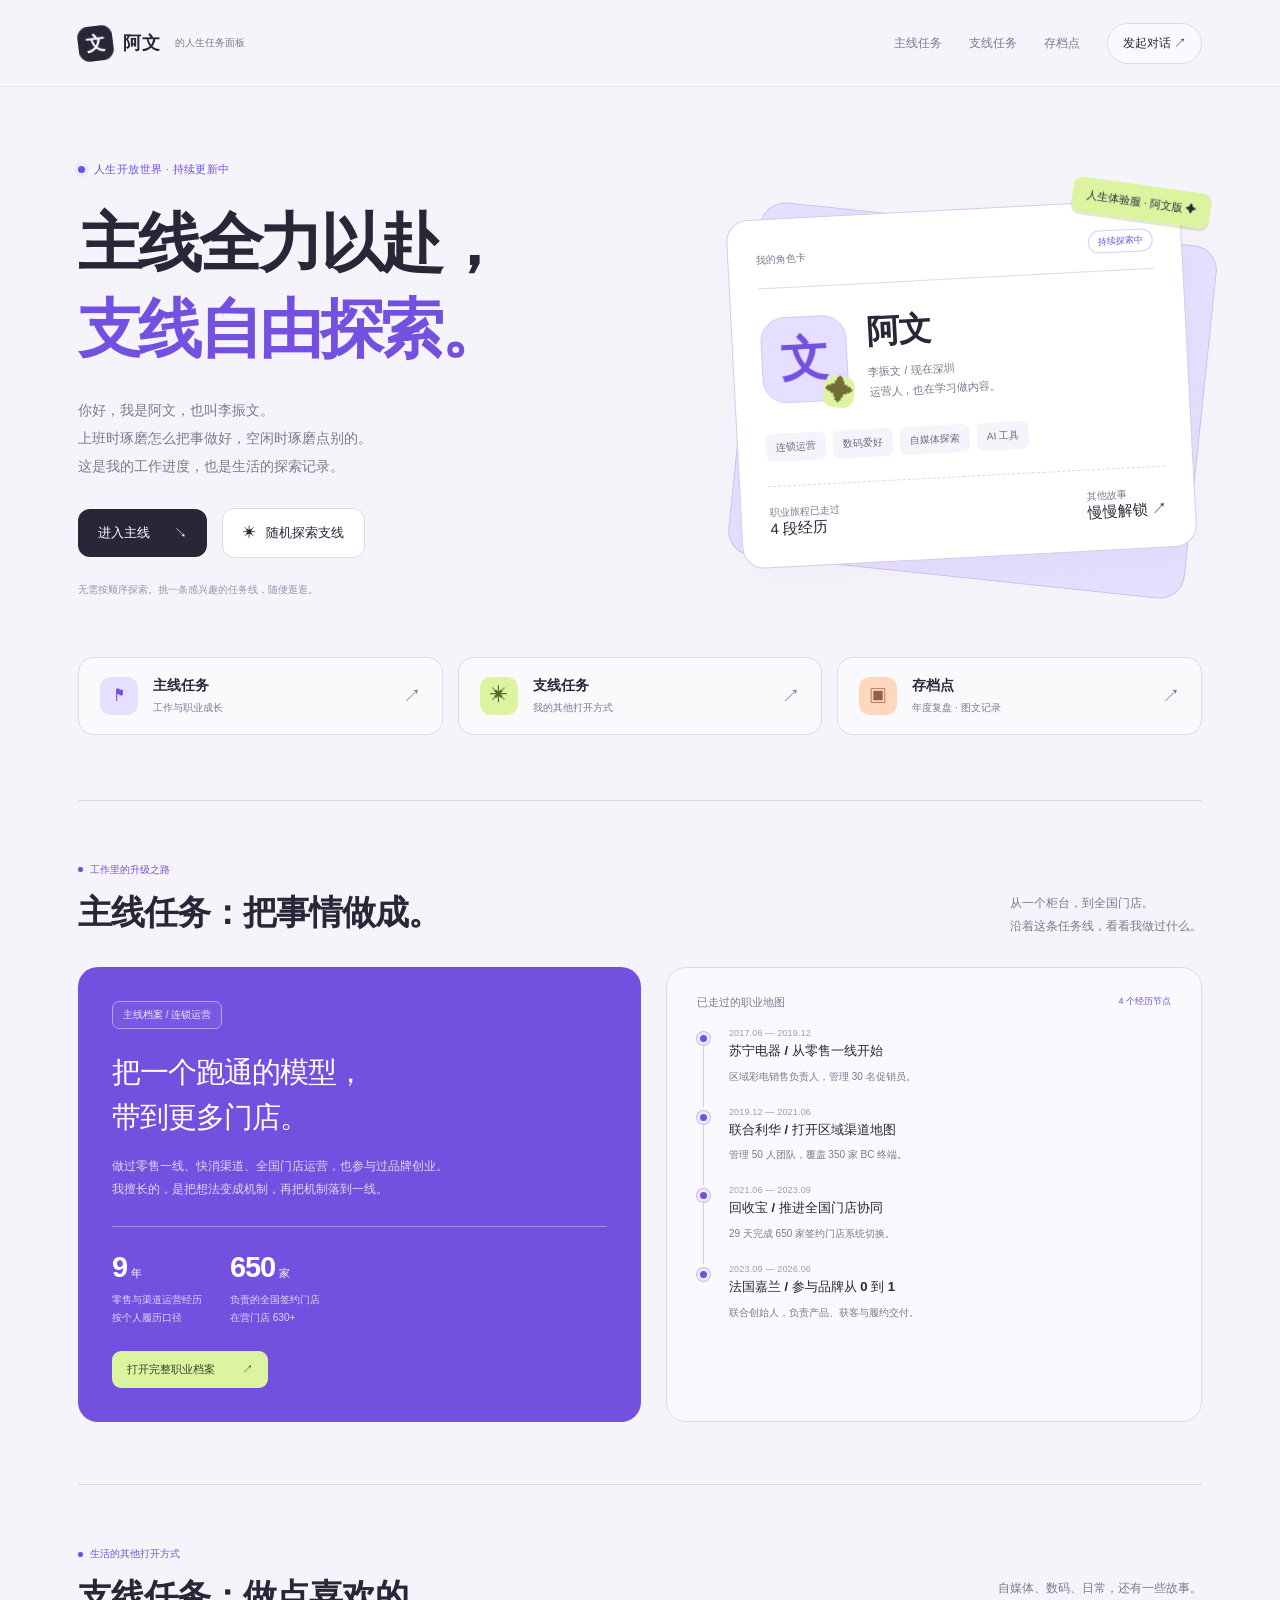
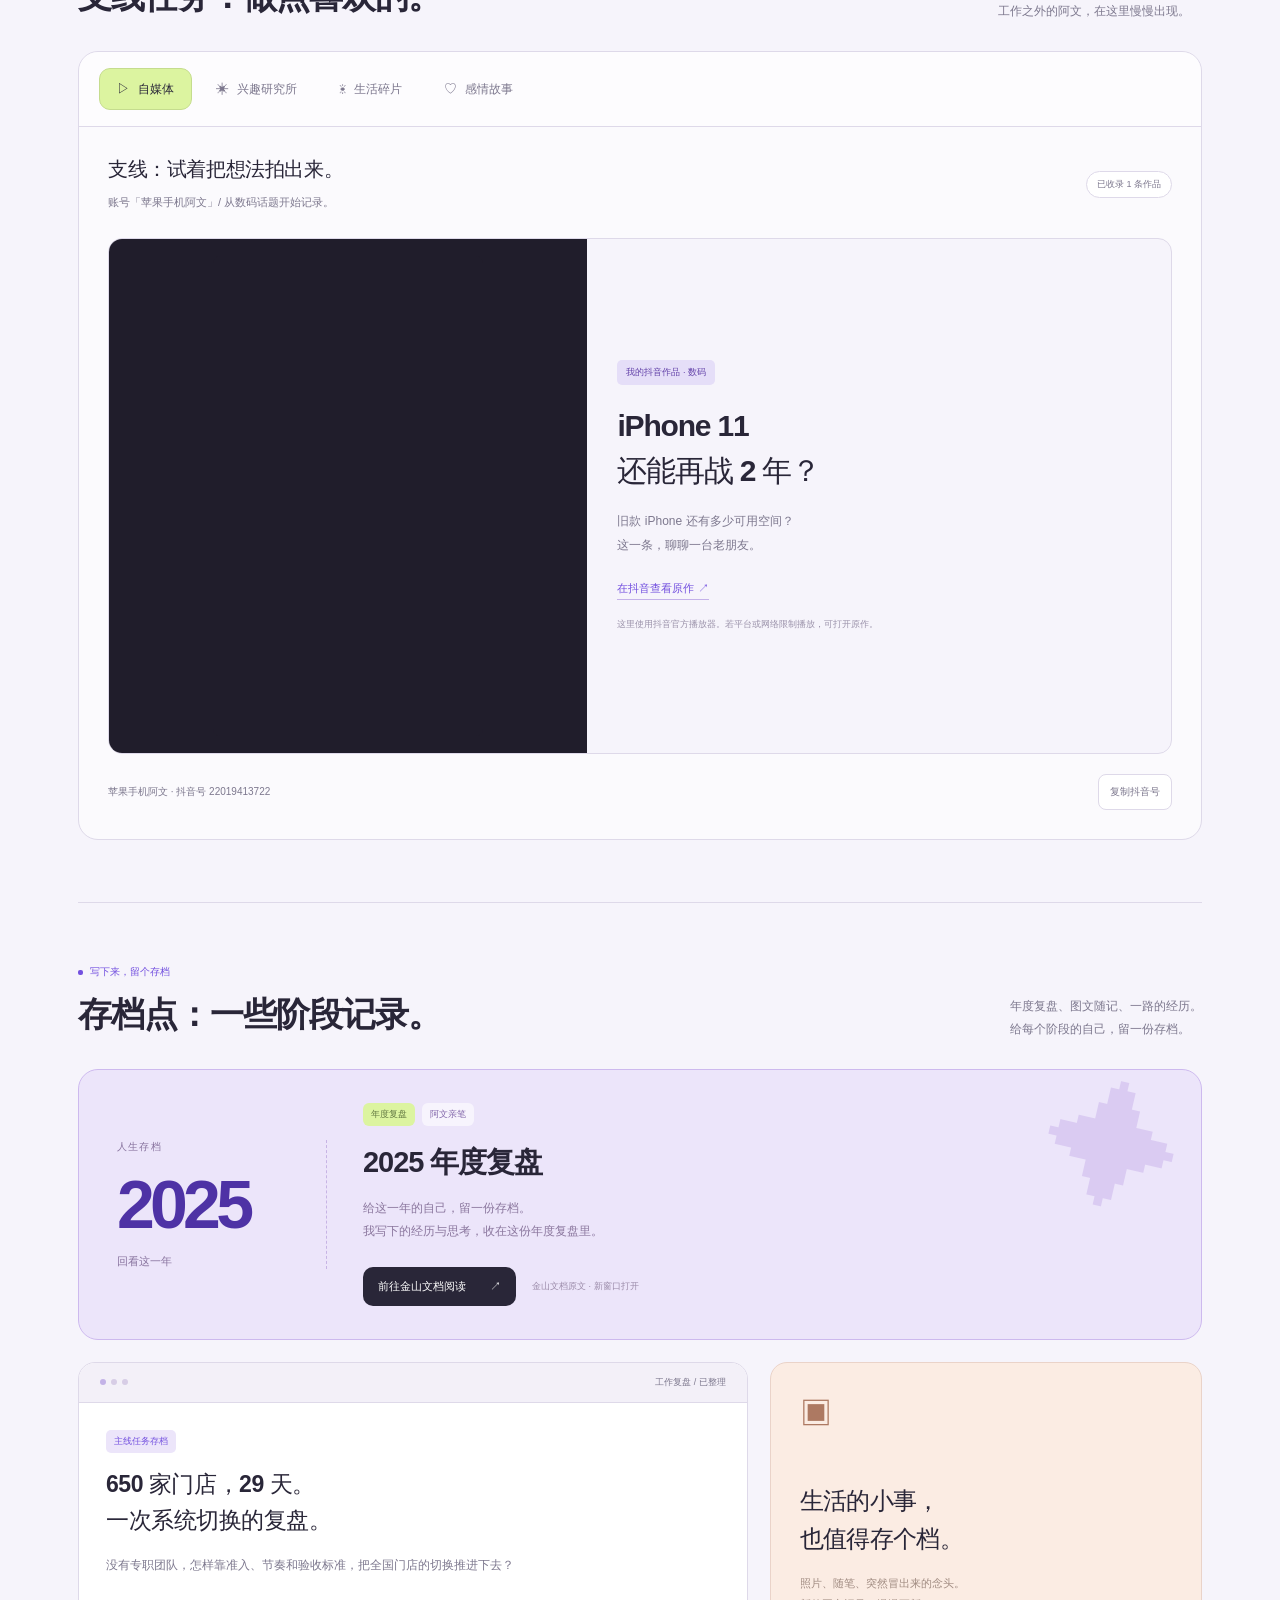
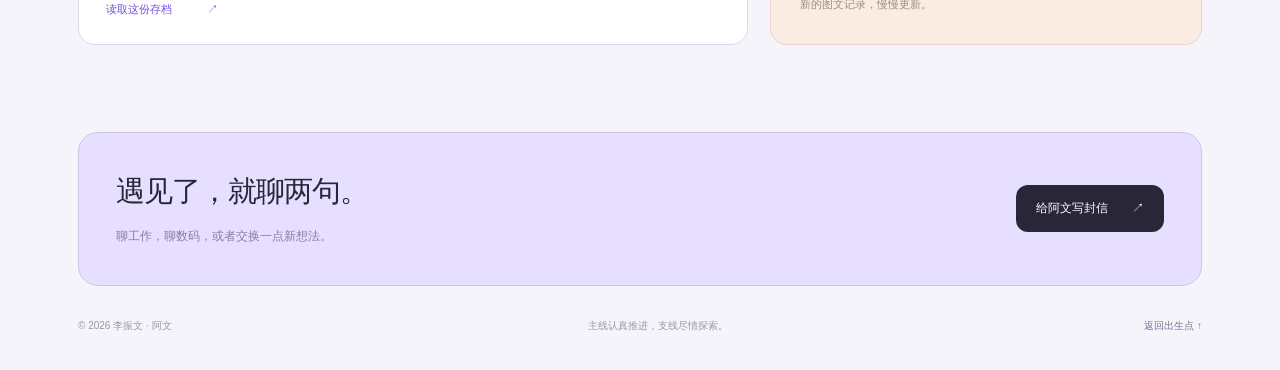
==== commit cef40542: "Feature Awen's 2025 annual review as a personal save point" ====
--- a/index.html
+++ b/index.html
@@ -1,10 +1,10 @@
 <!doctype html>
-<html lang="zh-CN"><head><meta charset="utf-8"><meta name="viewport" content="width=device-width,initial-scale=1"><meta name="theme-color" content="#f6f4fb"><meta name="description" content="欢迎来到阿文的人生任务面板。工作是主线，自媒体、数码、生活和故事是支线。来认识一个完整的李振文。"><title>阿文的任务宇宙｜主线全力以赴，支线自由探索</title><link rel="stylesheet" href="style.css?v=quest"></head>
+<html lang="zh-CN"><head><meta charset="utf-8"><meta name="viewport" content="width=device-width,initial-scale=1"><meta name="theme-color" content="#f6f4fb"><meta name="description" content="欢迎来到阿文的人生任务面板。工作是主线，自媒体、数码、生活和故事是支线。来认识一个完整的李振文。"><title>阿文的任务宇宙｜主线全力以赴，支线自由探索</title><link rel="stylesheet" href="style.css?v=annual-2025"></head>
 <body>
 <header class="header"><div class="wrap header-inner"><a class="brand" href="#home" aria-label="回到阿文主页"><span class="brand-mark" aria-hidden="true">文</span><strong>阿文</strong><small>的人生任务面板</small></a><nav class="nav" aria-label="主导航"><a href="#main">主线任务</a><a href="#side">支线任务</a><a href="#archive">存档点</a><a href="#contact" class="contact-link">发起对话 ↗</a></nav></div></header>
 <main class="wrap">
 <section class="hero" id="home"><div class="hero-copy-area"><p class="eyebrow"><span class="status-dot"></span>人生开放世界 · 持续更新中</p><h1>主线全力以赴，<span>支线自由探索。</span></h1><p class="hero-copy">你好，我是阿文，也叫李振文。<br>上班时琢磨怎么把事做好，空闲时琢磨点别的。<br>这是我的工作进度，也是生活的探索记录。</p><div class="hero-actions"><a class="button" href="#main">进入主线 <span aria-hidden="true">↘</span></a><button type="button" class="button secondary" id="explore"><span aria-hidden="true">✳</span> 随机探索支线</button></div><p class="hero-note">无需按顺序探索。挑一条感兴趣的任务线，随便逛逛。</p></div><div class="profile-stage"><span class="sticker">人生体验服 · 阿文版 ✦</span><div class="profile-card"><div class="profile-card-top"><span>我的角色卡</span><span>持续探索中</span></div><div class="profile-person"><div class="avatar" aria-hidden="true">文</div><div><h2>阿文</h2><p>李振文 / 现在深圳<br>运营人，也在学习做内容。</p></div></div><div class="profile-tags"><span>连锁运营</span><span>数码爱好</span><span>自媒体探索</span><span>AI 工具</span></div><div class="profile-bottom"><span>职业旅程已走过<br><b>4 段经历</b></span><span>其他故事<br><b>慢慢解锁 ↗</b></span></div></div></div></section>
-<div class="map-strip" aria-label="探索地图"><a class="map-item" href="#main"><span class="map-symbol" aria-hidden="true">⚑</span><div><h2>主线任务</h2><p>工作与职业成长</p></div><span class="map-arrow" aria-hidden="true">↗</span></a><a class="map-item" href="#side"><span class="map-symbol" aria-hidden="true">✳</span><div><h2>支线任务</h2><p>我的其他打开方式</p></div><span class="map-arrow" aria-hidden="true">↗</span></a><a class="map-item" href="#archive"><span class="map-symbol" aria-hidden="true">▣</span><div><h2>存档点</h2><p>写下来，留个记录</p></div><span class="map-arrow" aria-hidden="true">↗</span></a></div>
+<div class="map-strip" aria-label="探索地图"><a class="map-item" href="#main"><span class="map-symbol" aria-hidden="true">⚑</span><div><h2>主线任务</h2><p>工作与职业成长</p></div><span class="map-arrow" aria-hidden="true">↗</span></a><a class="map-item" href="#side"><span class="map-symbol" aria-hidden="true">✳</span><div><h2>支线任务</h2><p>我的其他打开方式</p></div><span class="map-arrow" aria-hidden="true">↗</span></a><a class="map-item" href="#archive"><span class="map-symbol" aria-hidden="true">▣</span><div><h2>存档点</h2><p>年度复盘 · 图文记录</p></div><span class="map-arrow" aria-hidden="true">↗</span></a></div>
 <section class="section" id="main"><div class="section-head"><div><p class="heading-tag">工作里的升级之路</p><h2>主线任务：把事情做成。</h2></div><p>从一个柜台，到全国门店。<br>沿着这条任务线，看看我做过什么。</p></div><div class="main-quest"><article class="main-card"><span class="badge">主线档案 / 连锁运营</span><h3>把一个跑通的模型，<br>带到更多门店。</h3><p>做过零售一线、快消渠道、全国门店运营，也参与过品牌创业。我擅长的，是把想法变成机制，再把机制落到一线。</p><div class="quest-results"><div><strong>9<small>年</small></strong><p>零售与渠道运营经历<br>按个人履历口径</p></div><div><strong>650<small>家</small></strong><p>负责的全国签约门店<br>在营门店 630+</p></div></div><button class="resume-button" type="button" data-dialog="resume-dialog">打开完整职业档案 <span aria-hidden="true">↗</span></button></article><div class="path-panel"><div class="path-heading">已走过的职业地图 <span>4 个经历节点</span></div><div class="path-node"><span class="path-dot" aria-hidden="true"></span><div><span class="path-date">2017.06 — 2019.12</span><h4>苏宁电器 / 从零售一线开始</h4><p>区域彩电销售负责人，管理 30 名促销员。</p></div></div><div class="path-node"><span class="path-dot" aria-hidden="true"></span><div><span class="path-date">2019.12 — 2021.06</span><h4>联合利华 / 打开区域渠道地图</h4><p>管理 50 人团队，覆盖 350 家 BC 终端。</p></div></div><div class="path-node"><span class="path-dot" aria-hidden="true"></span><div><span class="path-date">2021.06 — 2023.09</span><h4>回收宝 / 推进全国门店协同</h4><p>29 天完成 650 家签约门店系统切换。</p></div></div><div class="path-node"><span class="path-dot" aria-hidden="true"></span><div><span class="path-date">2023.09 — 2026.06</span><h4>法国嘉兰 / 参与品牌从 0 到 1</h4><p>联合创始人，负责产品、获客与履约交付。</p></div></div></div></div></section>
 <section class="section" id="side"><div class="section-head"><div><p class="heading-tag">生活的其他打开方式</p><h2>支线任务：做点喜欢的。</h2></div><p>自媒体、数码、日常，还有一些故事。<br>工作之外的阿文，在这里慢慢出现。</p></div><div class="side-board"><div class="quest-tabs" role="tablist" aria-label="支线任务分类"><button class="quest-tab" type="button" role="tab" id="tab-creator" aria-controls="panel-creator" aria-selected="true" data-tab="creator"><span aria-hidden="true">▷</span> 自媒体</button><button class="quest-tab" type="button" role="tab" id="tab-interest" aria-controls="panel-interest" aria-selected="false" tabindex="-1" data-tab="interest"><span aria-hidden="true">✳</span> 兴趣研究所</button><button class="quest-tab" type="button" role="tab" id="tab-life" aria-controls="panel-life" aria-selected="false" tabindex="-1" data-tab="life"><span aria-hidden="true">☀</span> 生活碎片</button><button class="quest-tab" type="button" role="tab" id="tab-story" aria-controls="panel-story" aria-selected="false" tabindex="-1" data-tab="story"><span aria-hidden="true">♡</span> 感情故事</button></div>
 <div class="tab-panel" role="tabpanel" tabindex="0" id="panel-creator" aria-labelledby="tab-creator"><div class="side-title"><div><h3>支线：试着把想法拍出来。</h3><p>账号「苹果手机阿文」/ 从数码话题开始记录。</p></div><span class="pill" id="work-count">已收录 1 条作品</span></div><article class="video-feature"><div class="player-wrap" id="video-player"><iframe src="https://open.douyin.com/player/video?vid=7480278761573731621&amp;autoplay=0" title="苹果手机阿文：iPhone 11 还能再战 2 年？" loading="lazy" allow="fullscreen; encrypted-media; picture-in-picture" allowfullscreen referrerpolicy="strict-origin-when-cross-origin"></iframe></div><div class="video-info"><span class="video-category">我的抖音作品 · 数码</span><h4>iPhone 11<br>还能再战 2 年？</h4><p>旧款 iPhone 还有多少可用空间？<br>这一条，聊聊一台老朋友。</p><a href="https://www.douyin.com/video/7480278761573731621" target="_blank" rel="noopener noreferrer">在抖音查看原作 ↗</a><p class="video-note">这里使用抖音官方播放器。若平台或网络限制播放，可打开原作。</p></div></article><div class="account-row"><span>苹果手机阿文 · 抖音号 22019413722</span><button id="copy-id" type="button">复制抖音号</button></div><div class="media-grid" id="creator-gallery"></div></div>
@@ -12,7 +12,7 @@
 <div class="tab-panel" role="tabpanel" tabindex="0" id="panel-life" aria-labelledby="tab-life" hidden><div class="side-title"><div><h3>支线：认真收集生活。</h3><p>不只有上班，还有镜头之外的日常。</p></div><span class="pill">记录待更新</span></div><div class="empty-story life-empty" id="life-empty"><div><span class="story-label">等待第一张真实照片</span><h4>生活这张地图，<br>还可以继续开。</h4><p>这里会慢慢放上我的照片、日常片段，和那些值得记住的小事。</p></div><span class="story-stamp" aria-hidden="true">☀</span></div><div class="media-grid" id="life-gallery"></div></div>
 <div class="tab-panel" role="tabpanel" tabindex="0" id="panel-story" aria-labelledby="tab-story" hidden><div class="side-title"><div><h3>支线：关于喜欢，关于关系。</h3><p>有些故事，等想好了再慢慢讲。</p></div><span class="pill">故事未公开</span></div><div class="empty-story"><div><span class="story-label">下一篇，留给真实的经历</span><h4>这条支线，<br>先留一点空白。</h4><p>关于相遇、相处与成长的记录，会在这里更新。<br>目前还没有公开的故事。</p></div><span class="story-stamp" aria-hidden="true">♡</span></div><div class="media-grid" id="story-gallery"></div></div>
 </div></section>
-<section class="section" id="archive"><div class="section-head"><div><p class="heading-tag">写下来，留个存档</p><h2>存档点：一些阶段记录。</h2></div><p>把经历里的方法和想法保存下来。<br>以后回看，也许又有新的理解。</p></div><div class="archive"><article class="log-card"><div class="log-bar"><span class="window-dots" aria-hidden="true"><i></i><i></i><i></i></span><span>工作复盘 / 已整理</span></div><div class="log-body"><span class="log-type">主线任务存档</span><h3>650 家门店，29 天。<br>一次系统切换的复盘。</h3><p>没有专职团队，怎样靠准入、节奏和验收标准，把全国门店的切换推进下去？</p><button class="log-read" type="button" data-dialog="article-dialog">读取这份存档 <span aria-hidden="true">↗</span></button></div></article><div class="save-card"><span class="save-icon" aria-hidden="true">▣</span><div><h3>生活的小事，<br>也值得存个档。</h3><p>照片、随笔、突然冒出来的念头。<br>新的图文记录，慢慢更新。</p></div></div></div><div class="media-grid" id="journal-gallery"></div></section>
+<section class="section" id="archive"><div class="section-head"><div><p class="heading-tag">写下来，留个存档</p><h2>存档点：一些阶段记录。</h2></div><p>年度复盘、图文随记、一路的经历。<br>给每个阶段的自己，留一份存档。</p></div><article class="annual-save" id="annual-review" aria-labelledby="annual-title"><div class="annual-year" aria-hidden="true"><span>人生存档</span><strong>2025</strong><small>回看这一年</small></div><div class="annual-content"><div class="annual-meta"><span>年度复盘</span><span>阿文亲笔</span></div><h3 id="annual-title">2025 年度复盘</h3><p>给这一年的自己，留一份存档。<br>我写下的经历与思考，收在这份年度复盘里。</p><div class="annual-actions"><a class="button" href="https://www.kdocs.cn/l/ck1rrW4i4q2V" target="_blank" rel="noopener noreferrer">前往金山文档阅读 <span aria-hidden="true">↗</span></a><span class="annual-source">金山文档原文 · 新窗口打开</span></div></div><span class="annual-star" aria-hidden="true">✦</span></article><div class="archive"><article class="log-card"><div class="log-bar"><span class="window-dots" aria-hidden="true"><i></i><i></i><i></i></span><span>工作复盘 / 已整理</span></div><div class="log-body"><span class="log-type">主线任务存档</span><h3>650 家门店，29 天。<br>一次系统切换的复盘。</h3><p>没有专职团队，怎样靠准入、节奏和验收标准，把全国门店的切换推进下去？</p><button class="log-read" type="button" data-dialog="article-dialog">读取这份存档 <span aria-hidden="true">↗</span></button></div></article><div class="save-card"><span class="save-icon" aria-hidden="true">▣</span><div><h3>生活的小事，<br>也值得存个档。</h3><p>照片、随笔、突然冒出来的念头。<br>新的图文记录，慢慢更新。</p></div></div></div><div class="media-grid" id="journal-gallery"></div></section>
 <section class="contact-section" id="contact"><div><h2>遇见了，就聊两句。</h2><p>聊工作，聊数码，或者交换一点新想法。</p></div><a class="button" href="mailto:lijiunao@gmail.com">给阿文写封信 <span aria-hidden="true">↗</span></a></section>
 </main><footer class="wrap"><div class="footer"><span>© <span id="year">2026</span> 李振文 · 阿文</span><span>主线认真推进，支线尽情探索。</span><a href="#home">返回出生点 ↑</a></div></footer>
 <dialog class="dialog" id="resume-dialog" aria-labelledby="resume-title"><div class="dialog-head"><h2 id="resume-title">阿文的职业档案</h2><button class="close-dialog" type="button" data-close-dialog aria-label="关闭职业档案">×</button></div><div class="dialog-content"><article class="career"><p class="date">2023.09 — 2026.06 / 香港、衡阳</p><h3>法国嘉兰医疗科技</h3><h4>联合创始人 · 产品、获客与履约交付</h4><p>参与品牌从 0 到 1，第 2 年年营收 1,000 万，按实收、扣退款口径。自建小红书、抖音账号矩阵与投流，打通公域触达、咨询、私域承接与成交闭环。平台风控收紧、获客成本翻倍后，结合约 35% 的毛利率判断模式持续性并选择退出。</p></article><article class="career"><p class="date">2021.06 — 2023.09 / 深圳</p><h3>回收宝科技</h3><h4>门店运营副总监 · 全国门店运营</h4><p>负责 650 家签约门店、630+ 在营门店运营，协同 4 位区域经理推动全国落地。主导全国 SaaS 系统切换，29 天完成、切换率 100%。孵化“回收豹”贴膜品牌，3 个月完成 0 到 1，年销售额约 100 万。</p></article><article class="career"><p class="date">2019.12 — 2021.06 / 深圳 · 龙华、龙岗</p><h3>联合利华</h3><h4>区域 BC 渠道经理</h4><p>管理 50 人销售团队，高峰 60 人，覆盖 350 家 BC 终端，两区年销售额 800–1,000 万。六大重点卖场集中投入约半年，品类份额从 29% 提升到 53%，所负责月业绩从 17.5 万提升到 32 万。</p></article><article class="career"><p class="date">2017.06 — 2019.12 / 衡阳</p><h3>苏宁电器</h3><h4>区域彩电销售负责人</h4><p>管理 30 名促销员，统筹八大品牌区域销售。首年区域彩电营收从 2,000 万提升到 2,200 万，同比增长 10%，通过装修公司异业合作拓展客源。</p></article><p class="education">湖南电子科技职业学院 · 营销与策划 · 大专<br>常用工具：Excel / 经营看板、SaaS / ERP、AI 工作流。<br>工作意向：门店运营经理 / 区域运营经理。深圳，可出差。</p></div></dialog>
--- a/style.css
+++ b/style.css
@@ -1 +1,4 @@
 :root{--ink:#292638;--muted:#7d788e;--paper:#f6f4fb;--purple:#7350df;--purple-dark:#4e32a5;--lavender:#e6dfff;--lime:#dcf4a0;--peach:#ffd7bf;--line:#ded9e9;--white:#fff;--radius:20px}*{box-sizing:border-box}html{scroll-behavior:smooth;scroll-padding-top:110px}body{margin:0;color:var(--ink);background:var(--paper);font-family:-apple-system,BlinkMacSystemFont,"PingFang SC","Microsoft YaHei",sans-serif;-webkit-font-smoothing:antialiased}a{color:inherit;text-decoration:none}button{color:inherit;font:inherit;cursor:pointer}a,button{-webkit-tap-highlight-color:transparent}button:focus-visible,a:focus-visible,summary:focus-visible{outline:3px solid var(--purple);outline-offset:5px}button:disabled{cursor:default}[hidden]{display:none!important}.wrap{max-width:1220px;padding:0 48px;margin:auto}.header{position:sticky;top:0;z-index:20;backdrop-filter:blur(20px);background:#f6f4fbeb;border-bottom:1px solid #ded9e980}.header-inner{height:86px;display:flex;justify-content:space-between;align-items:center;gap:20px}.brand{display:flex;align-items:center;gap:10px}.brand-mark{width:35px;height:35px;border-radius:11px;background:var(--ink);color:white;display:grid;place-items:center;font-size:19px;font-weight:600;transform:rotate(-7deg)}.brand strong{font-size:18px;letter-spacing:.06em}.brand small{font-size:10px;color:var(--muted);margin-left:4px}.nav{display:flex;align-items:center;gap:27px;font-size:12px}.nav a{color:var(--muted);transition:color .2s}.nav a:hover{color:var(--purple)}.nav .contact-link{padding:11px 15px;border:1px solid var(--line);border-radius:30px;color:var(--ink);background:#fff7}.hero{display:grid;grid-template-columns:1.2fr 1fr;gap:65px;align-items:center;padding:75px 0 58px}.eyebrow{font-size:11px;letter-spacing:.035em;color:var(--purple);display:flex;align-items:center;gap:9px;margin:0 0 23px}.status-dot{width:7px;height:7px;background:var(--purple);border-radius:50%;box-shadow:0 0 0 4px #7350df10}.hero h1{font-size:clamp(40px,5vw,65px);font-weight:750;letter-spacing:-.055em;line-height:1.35;margin:0 0 23px}.hero h1 span{display:block;color:var(--purple)}.hero-copy{color:var(--muted);font-size:14px;line-height:2;margin:0;max-width:450px}.hero-actions{display:flex;gap:15px;margin-top:28px;align-items:center}.button{display:inline-flex;align-items:center;gap:24px;border-radius:12px;padding:15px 20px;border:0;background:var(--ink);color:white;font-weight:500;font-size:13px;transition:transform .2s,box-shadow .2s}.button:hover{transform:translateY(-2px);box-shadow:0 5px 0 #29263820}.button.secondary{background:white;color:var(--ink);border:1px solid var(--line);font-weight:400;gap:10px}.hero-note{font-size:10px;line-height:1.8;color:#9a92aa;margin:23px 0 0}.profile-stage{position:relative;padding:25px 13px 20px}.profile-stage:before{content:"";position:absolute;inset:39px 0 0 22px;background:#e6dfff;border:1px solid #cfc1f0;border-radius:25px;transform:rotate(6deg)}.profile-card{position:relative;background:white;border:1px solid #d5cce9;border-radius:22px;padding:28px;box-shadow:0 14px 40px #604b8b0a;transform:rotate(-3deg);transition:transform .3s}.profile-card:hover{transform:rotate(0)}.profile-card-top{display:flex;align-items:center;justify-content:space-between;font-size:10px;color:var(--muted);border-bottom:1px solid var(--line);padding-bottom:17px}.profile-card-top span:last-child{color:var(--purple);font-size:9px;border:1px solid #d9cef4;border-radius:20px;padding:4px 9px}.profile-person{display:flex;align-items:center;gap:20px;margin:26px 0}.avatar{width:86px;height:86px;flex-shrink:0;background:var(--lavender);border:1px solid #d3c5fa;border-radius:24px;display:grid;place-items:center;position:relative;font-size:48px;font-weight:750;color:var(--purple)}.avatar:after{content:"✦";position:absolute;right:-6px;bottom:-8px;font-size:27px;color:#726c38;text-shadow:1px 1px var(--lime);background:var(--lime);width:31px;height:31px;border-radius:10px;display:grid;place-items:center;transform:rotate(10deg)}.profile-person h2{font-size:33px;font-weight:650;margin:0 0 8px;letter-spacing:-.035em}.profile-person p{font-size:11px;color:var(--muted);margin:0;line-height:1.8}.profile-tags{display:flex;flex-wrap:wrap;gap:7px}.profile-tags span{font-size:10px;background:#f6f4fb;border-radius:7px;padding:7px 10px;color:#716780}.profile-bottom{display:flex;justify-content:space-between;align-items:center;gap:20px;border-top:1px dashed var(--line);padding-top:19px;margin-top:24px;font-size:10px;color:var(--muted)}.profile-bottom b{font-size:15px;font-weight:500;color:var(--ink)}.sticker{position:absolute;z-index:2;background:var(--lime);padding:10px 14px;border-radius:9px;font-size:11px;right:-9px;top:1px;transform:rotate(8deg);box-shadow:0 3px 0 #929e5440}.map-strip{display:grid;grid-template-columns:repeat(3,1fr);gap:15px;padding:0 0 65px}.map-item{border:1px solid var(--line);border-radius:15px;padding:19px 21px;background:#ffffff8a;display:flex;align-items:center;gap:15px;transition:border-color .2s,transform .2s}.map-item:hover{border-color:var(--purple);transform:translateY(-3px)}.map-symbol{width:38px;height:38px;border-radius:11px;background:var(--lavender);display:grid;place-items:center;font-size:18px;color:var(--purple);flex-shrink:0}.map-item:nth-child(2) .map-symbol{background:var(--lime);color:#53692a}.map-item:nth-child(3) .map-symbol{background:var(--peach);color:#956145}.map-item h2{font-size:14px;margin:0 0 6px;font-weight:600}.map-item p{font-size:10px;color:var(--muted);margin:0}.map-arrow{font-size:18px;color:var(--muted);margin-left:auto}.section{padding:62px 0;border-top:1px solid var(--line)}.section-head{display:flex;align-items:flex-end;justify-content:space-between;gap:35px;margin-bottom:29px}.heading-tag{font-size:10px;color:var(--purple);margin:0 0 10px;display:flex;align-items:center;gap:7px}.heading-tag:before{content:"";height:5px;width:5px;background:var(--purple);border-radius:2px}.section-head h2{font-size:34px;font-weight:650;letter-spacing:-.03em;margin:0;line-height:1.5}.section-head>p{font-size:12px;line-height:1.9;color:var(--muted);margin:0;max-width:310px}.main-quest{display:grid;grid-template-columns:1.05fr 1fr;gap:25px}.main-card{background:var(--purple);color:white;border-radius:20px;padding:34px;position:relative;overflow:hidden}.main-card .badge{display:inline-flex;border:1px solid #b6a4f2;background:#ffffff0c;border-radius:7px;font-size:10px;padding:6px 10px;color:#eee8ff}.main-card h3{font-size:29px;line-height:1.55;font-weight:550;letter-spacing:-.035em;margin:21px 0 15px}.main-card>p{font-size:12px;line-height:1.95;color:#e2d8fa;margin:0;max-width:340px}.quest-results{display:flex;gap:28px;padding-top:24px;margin-top:25px;border-top:1px solid #a58be9}.quest-results strong{font-size:29px;font-weight:550;letter-spacing:-.04em;display:block}.quest-results small{font-size:11px;font-weight:400;margin-left:4px}.quest-results p{font-size:10px;line-height:1.8;color:#e2d8fa;margin:7px 0 0}.resume-button{margin-top:24px;border:0;background:var(--lime);color:#384323;padding:11px 15px;border-radius:9px;font-size:11px;display:flex;gap:27px;align-items:center}.path-panel{background:#fff8;border:1px solid var(--line);border-radius:20px;padding:27px 30px}.path-heading{font-size:11px;color:var(--muted);display:flex;justify-content:space-between;margin-bottom:18px}.path-heading span{font-size:9px;color:var(--purple)}.path-node{display:grid;grid-template-columns:18px 1fr;gap:14px;position:relative;padding-bottom:21px}.path-node:last-child{padding-bottom:0}.path-node:before{content:"";position:absolute;width:1px;left:6px;top:16px;bottom:0;background:#d7c8f7}.path-node:last-child:before{display:none}.path-dot{width:13px;height:13px;border:3px solid #f0eafe;background:var(--purple);border-radius:50%;margin-top:4px;box-shadow:0 0 0 1px #cbb8f1}.path-node h4{font-size:13px;font-weight:550;margin:0 0 5px;line-height:1.6}.path-node p{font-size:10px;color:var(--muted);margin:0;line-height:1.9}.path-date{font-size:9px;letter-spacing:.02em;color:#a29aac;display:block;margin-bottom:3px}.side-board{border:1px solid var(--line);border-radius:20px;background:#fff9;overflow:hidden}.quest-tabs{display:flex;gap:6px;padding:16px 20px;border-bottom:1px solid var(--line);background:#fff6;overflow-x:auto}.quest-tab{white-space:nowrap;display:flex;align-items:center;gap:8px;font-size:12px;padding:11px 17px;border-radius:11px;border:1px solid transparent;background:transparent;color:var(--muted)}.quest-tab[aria-selected=true]{color:var(--ink);background:var(--lime);border-color:#c5dc8e}.quest-tab span{font-size:13px}.tab-panel{padding:29px}.side-title{display:flex;align-items:center;justify-content:space-between;gap:25px;margin-bottom:25px}.side-title h3{font-size:20px;font-weight:550;letter-spacing:-.02em;margin:0 0 9px}.side-title p{font-size:11px;color:var(--muted);line-height:1.9;margin:0}.pill{font-size:9px;padding:6px 10px;border:1px solid var(--line);border-radius:20px;white-space:nowrap;color:var(--muted);background:white}.video-feature{display:grid;grid-template-columns:minmax(0,.82fr) 1fr;border:1px solid var(--line);border-radius:14px;overflow:hidden;background:var(--paper)}.player-wrap{background:#201d2b;padding:17px;display:grid;place-items:center;min-width:0}.player-wrap iframe{width:100%;max-width:270px;aspect-ratio:9/16;border:0;display:block;background:#201d2b;border-radius:7px}.player-wrap video{width:100%;display:block;max-height:500px}.video-info{padding:30px;align-self:center}.video-category{display:inline-flex;gap:8px;background:#e5def8;color:#6240a8;font-size:9px;padding:6px 9px;border-radius:5px;margin:0 0 18px}.video-info h4{font-size:30px;line-height:1.5;letter-spacing:-.04em;margin:0 0 16px;font-weight:550}.video-info>p{font-size:12px;line-height:2;color:var(--muted);margin:0 0 21px}.video-info a{font-size:11px;color:var(--purple);border-bottom:1px solid #c4b2e9;padding-bottom:5px}.video-info .video-note{font-size:9px;color:#9b92aa;line-height:1.8;margin:20px 0 0}.account-row{display:flex;align-items:center;justify-content:space-between;gap:20px;margin-top:20px;font-size:10px;color:var(--muted);line-height:1.8}.account-row button{border:1px solid var(--line);background:white;font-size:10px;padding:8px 11px;border-radius:8px}.topic-grid{display:grid;grid-template-columns:1fr 1fr;gap:17px}.topic-card{border:1px solid var(--line);border-radius:15px;padding:28px;background:var(--paper);min-height:220px}.topic-icon{width:42px;height:42px;background:var(--lavender);color:var(--purple);border-radius:12px;display:grid;place-items:center;font-size:22px;margin-bottom:24px}.topic-card:nth-child(2){background:#edf2e4}.topic-card:nth-child(2) .topic-icon{background:var(--lime);color:#5d7435}.topic-card h4{font-size:21px;font-weight:500;margin:0 0 12px}.topic-card p{font-size:12px;color:var(--muted);line-height:1.95;margin:0}.topic-card a{font-size:11px;color:var(--purple);display:inline-block;margin-top:20px;border-bottom:1px solid #c4b2e9;padding-bottom:4px}.empty-story{border:1px dashed #d8cbe8;border-radius:15px;min-height:230px;background:#f3edf9;display:flex;align-items:center;justify-content:space-between;padding:32px;gap:30px}.empty-story.life-empty{background:#eff4e8;border-color:#cdd8bc}.empty-story h4{font-size:25px;line-height:1.6;font-weight:500;margin:0 0 12px;letter-spacing:-.03em}.empty-story p{font-size:12px;color:var(--muted);line-height:1.95;margin:0;max-width:400px}.story-stamp{font-size:58px;color:#baa6d3;transform:rotate(10deg);opacity:.65}.life-empty .story-stamp{color:#a4b383}.story-label{display:inline-block;font-size:9px;border-radius:6px;background:#e7def1;color:#8a739a;padding:5px 9px;margin-bottom:18px}.media-grid{display:grid;grid-template-columns:repeat(3,1fr);gap:15px;margin-top:20px}.media-grid:empty{display:none}.photo-card{margin:0;border:1px solid var(--line);border-radius:12px;overflow:hidden;background:white}.photo-card img{width:100%;aspect-ratio:4/5;object-fit:cover;display:block}.photo-card figcaption{font-size:11px;line-height:1.8;padding:14px}.archive{display:grid;grid-template-columns:1.55fr 1fr;gap:22px}.log-card{border:1px solid var(--line);background:white;border-radius:17px;overflow:hidden}.log-bar{display:flex;justify-content:space-between;align-items:center;border-bottom:1px solid var(--line);padding:13px 21px;font-size:9px;color:var(--muted);background:#f3f0f8}.window-dots{display:flex;gap:5px}.window-dots i{width:6px;height:6px;background:#d7cde6;border-radius:50%}.window-dots i:first-child{background:#c3b2e7}.log-body{padding:27px}.log-body h3{font-size:23px;font-weight:550;line-height:1.6;letter-spacing:-.02em;margin:13px 0 15px}.log-body p{font-size:12px;color:var(--muted);line-height:1.95;margin:0}.log-type{font-size:9px;background:#ece5fa;color:var(--purple);padding:5px 8px;border-radius:5px;display:inline-block}.log-read{border:0;background:transparent;color:var(--purple);font-size:11px;padding:0;margin-top:24px;display:flex;gap:35px;align-items:center}.save-card{border:1px solid #ead3c9;border-radius:17px;background:#fbece3;padding:29px;display:flex;flex-direction:column;justify-content:space-between;gap:25px}.save-card .save-icon{font-size:32px;color:#ad7962}.save-card h3{font-size:24px;line-height:1.55;font-weight:500;letter-spacing:-.03em;margin:0 0 16px}.save-card p{font-size:11px;color:#a08b81;line-height:1.9;margin:0}.contact-section{margin:25px 0 0;border:1px solid #cfc4e6;border-radius:20px;padding:37px;background:var(--lavender);display:flex;align-items:center;justify-content:space-between;gap:35px}.contact-section h2{font-size:29px;font-weight:550;letter-spacing:-.035em;margin:0 0 12px;line-height:1.5}.contact-section p{font-size:12px;color:#8c7ba7;line-height:1.9;margin:0}.contact-section a{font-size:12px;white-space:nowrap}.footer{padding:30px 0 35px;display:flex;justify-content:space-between;gap:25px;font-size:10px;color:#9c92ab;line-height:1.9}.footer a{color:#7e6f94}.dialog{width:min(720px,calc(100% - 32px));max-height:85vh;padding:0;border:1px solid var(--line);border-radius:19px;color:var(--ink);background:var(--paper);box-shadow:0 20px 100px #20162c30}.dialog::backdrop{background:#21182f70;backdrop-filter:blur(4px)}.dialog-head{padding:19px 25px;display:flex;align-items:center;justify-content:space-between;gap:20px;background:var(--paper);border-bottom:1px solid var(--line);position:sticky;top:0;z-index:1}.dialog-head h2{font-size:16px;font-weight:550;margin:0}.close-dialog{width:30px;height:30px;border-radius:8px;border:1px solid var(--line);background:white;font-size:20px}.dialog-content{padding:6px 28px 28px}.career{padding:23px 0;border-bottom:1px solid var(--line)}.career .date{font-size:10px;color:var(--muted);margin:0 0 10px}.career h3{font-size:19px;font-weight:550;margin:0 0 8px}.career h4{font-size:12px;color:var(--purple);font-weight:400;margin:0 0 11px}.career p{font-size:12px;color:var(--muted);line-height:2;margin:0}.education{font-size:11px;color:var(--muted);line-height:1.9;margin-top:22px}.article{font-size:14px;line-height:2;color:#71697d;padding-top:22px}.article h3{font-size:18px;color:var(--ink);font-weight:550;line-height:1.8;margin:25px 0 12px}.article p{margin:0 0 15px}.article .source-note{font-size:10px;color:#9b90a8}.toast{position:fixed;bottom:27px;left:50%;transform:translateX(-50%);background:var(--ink);color:white;border-radius:10px;font-size:12px;padding:13px 20px;z-index:50;max-width:90vw;text-align:center;box-shadow:0 5px 25px #29263820}.hero-copy-area{animation:arrive .65s ease both}.profile-stage{animation:arrive .8s ease .1s both}@keyframes arrive{from{opacity:0;translate:0 12px}to{opacity:1;translate:0 0}}@media(max-width:950px){.wrap{padding:0 30px}.hero{gap:35px}.hero h1{font-size:46px}.profile-card{padding:24px}.profile-person{gap:16px}.avatar{width:72px;height:72px;font-size:42px}.main-card{padding:28px}.main-card h3{font-size:26px}.path-panel{padding:25px}.tab-panel{padding:24px}.video-info{padding:25px}.video-info h4{font-size:27px}.quest-tab{padding:10px 13px}.contact-section{padding:30px}.nav{gap:20px}}@media(max-width:700px){html{scroll-padding-top:124px}.wrap{padding:0 22px}.header-inner{height:auto;min-height:105px;flex-wrap:wrap;padding-top:15px;padding-bottom:15px;gap:15px}.brand strong{font-size:18px}.brand small{font-size:9px}.nav{width:100%;justify-content:space-between;gap:10px;font-size:11px}.nav .contact-link{border:0;background:none;padding:0;color:var(--purple)}.hero{grid-template-columns:1fr;padding-top:40px;gap:23px;padding-bottom:35px}.hero h1{font-size:44px}.eyebrow{font-size:10px;margin-bottom:19px}.hero-copy{font-size:13px}.hero-actions{margin-top:23px;gap:12px}.button{padding:13px 17px;font-size:12px;gap:19px}.hero-note{margin-top:18px;font-size:9px}.profile-stage{max-width:400px;width:100%;justify-self:center;padding:20px 14px 15px}.profile-card{padding:22px}.profile-person{margin:19px 0}.profile-person h2{font-size:29px}.profile-bottom{padding-top:15px;margin-top:17px}.profile-card-top{padding-bottom:13px}.sticker{right:0;top:0;font-size:10px}.map-strip{gap:9px;padding-bottom:40px}.map-item{display:block;padding:14px 10px;border-radius:12px;position:relative}.map-symbol{width:30px;height:30px;border-radius:9px;font-size:15px;margin-bottom:13px}.map-item h2{font-size:12px;line-height:1.6;margin-bottom:5px}.map-item p{font-size:9px;line-height:1.7}.map-arrow{position:absolute;top:18px;right:11px;font-size:14px}.section{padding:43px 0}.section-head{display:block;margin-bottom:24px}.section-head h2{font-size:29px}.section-head>p{margin-top:14px;font-size:11px;max-width:100%}.main-quest{grid-template-columns:1fr;gap:16px}.main-card{padding:28px}.main-card h3{font-size:27px}.quest-results{gap:35px}.path-panel{padding:25px}.path-node{padding-bottom:20px}.quest-tabs{padding:12px;gap:4px}.quest-tab{padding:10px 12px;font-size:11px;gap:5px}.quest-tab span{font-size:12px}.tab-panel{padding:20px}.side-title{align-items:start;gap:14px;margin-bottom:20px}.side-title h3{font-size:19px}.side-title p{font-size:10px}.pill{font-size:8px;padding:5px 8px}.video-feature{grid-template-columns:1fr}.player-wrap{padding:15px}.player-wrap iframe{max-width:270px}.video-info{padding:24px}.video-info h4{font-size:28px}.video-info>p{font-size:11px}.account-row{display:block;font-size:9px}.account-row button{margin-top:12px}.topic-grid{grid-template-columns:1fr;gap:14px}.topic-card{padding:25px;min-height:0}.topic-icon{margin-bottom:18px}.topic-card h4{font-size:20px}.topic-card p{font-size:11px}.empty-story{padding:25px;min-height:230px;gap:15px}.empty-story h4{font-size:22px}.empty-story p{font-size:11px}.story-stamp{font-size:40px}.media-grid{grid-template-columns:1fr 1fr}.archive{grid-template-columns:1fr;gap:16px}.log-body{padding:25px}.log-body h3{font-size:22px}.save-card{padding:26px;flex-direction:row;align-items:center}.save-card .save-icon{font-size:35px;order:2}.save-card h3{font-size:23px;margin-bottom:12px}.contact-section{padding:27px;display:block;margin-top:15px}.contact-section h2{font-size:26px}.contact-section p{font-size:11px}.contact-section a{margin-top:23px}.footer{font-size:9px;flex-wrap:wrap;gap:12px;padding:25px 0}.dialog-head{padding:17px 20px}.dialog-content{padding-left:22px;padding-right:22px}.article{font-size:13px}.article h3{font-size:17px}.career h3{font-size:18px}}@media(max-width:360px){.hero h1{font-size:38px}.wrap{padding:0 17px}.quest-tab{padding:10px;font-size:10px}.hero-actions .button{padding:12px 14px}}@media(prefers-reduced-motion:reduce){*{scroll-behavior:auto!important;animation:none!important;transition:none!important}}
+
+/* Annual review: a personal save point, linking to the author's original. */
+.annual-save{position:relative;isolation:isolate;display:grid;grid-template-columns:210px minmax(0,1fr);gap:36px;align-items:center;padding:33px 38px;border:1px solid #cdb9ee;border-radius:20px;background:#ece5fa;margin-bottom:22px;overflow:hidden;scroll-margin-top:110px}.annual-year{position:relative;z-index:1;border-right:1px dashed #c7b4e4;padding-right:30px;display:flex;flex-direction:column;gap:13px}.annual-year>span{font-size:10px;letter-spacing:.12em;color:#88739e}.annual-year strong{font-size:68px;font-weight:750;letter-spacing:-.07em;line-height:1.1;color:var(--purple-dark);font-variant-numeric:tabular-nums}.annual-year small{font-size:11px;color:#88739e}.annual-content{position:relative;z-index:1;min-width:0}.annual-meta{display:flex;gap:7px;flex-wrap:wrap}.annual-meta span{font-size:9px;background:#fff9;color:#8266aa;padding:5px 8px;border-radius:6px}.annual-meta span:first-child{background:var(--lime);color:#627842}.annual-content h3{font-size:29px;font-weight:600;letter-spacing:-.035em;margin:15px 0 12px;line-height:1.5}.annual-content>p{font-size:12px;color:#8b779e;line-height:1.95;margin:0}.annual-actions{display:flex;align-items:center;gap:16px;flex-wrap:wrap;margin-top:23px}.annual-actions .button{font-size:11px;padding:12px 15px;border-radius:10px}.annual-source{font-size:9px;color:#9b8ba9;line-height:1.8}.annual-star{position:absolute;right:20px;top:5px;color:#dacbf2;font-size:135px;font-weight:300;transform:rotate(13deg);z-index:0;pointer-events:none}@media(max-width:700px){.annual-save{padding:26px;grid-template-columns:1fr;gap:23px;scroll-margin-top:125px}.annual-year{border-right:0;border-bottom:1px dashed #c7b4e4;padding-right:0;padding-bottom:20px;display:grid;grid-template-columns:1fr auto;gap:8px;align-items:end}.annual-year>span{grid-column:1;grid-row:1;font-size:9px}.annual-year strong{grid-column:2;grid-row:1/3;font-size:52px}.annual-year small{grid-column:1;grid-row:2;font-size:10px}.annual-content h3{font-size:25px;margin-top:13px}.annual-content>p{font-size:11px}.annual-actions{margin-top:20px;gap:12px}.annual-source{font-size:8px}.annual-star{font-size:100px;top:130px;right:-8px}}
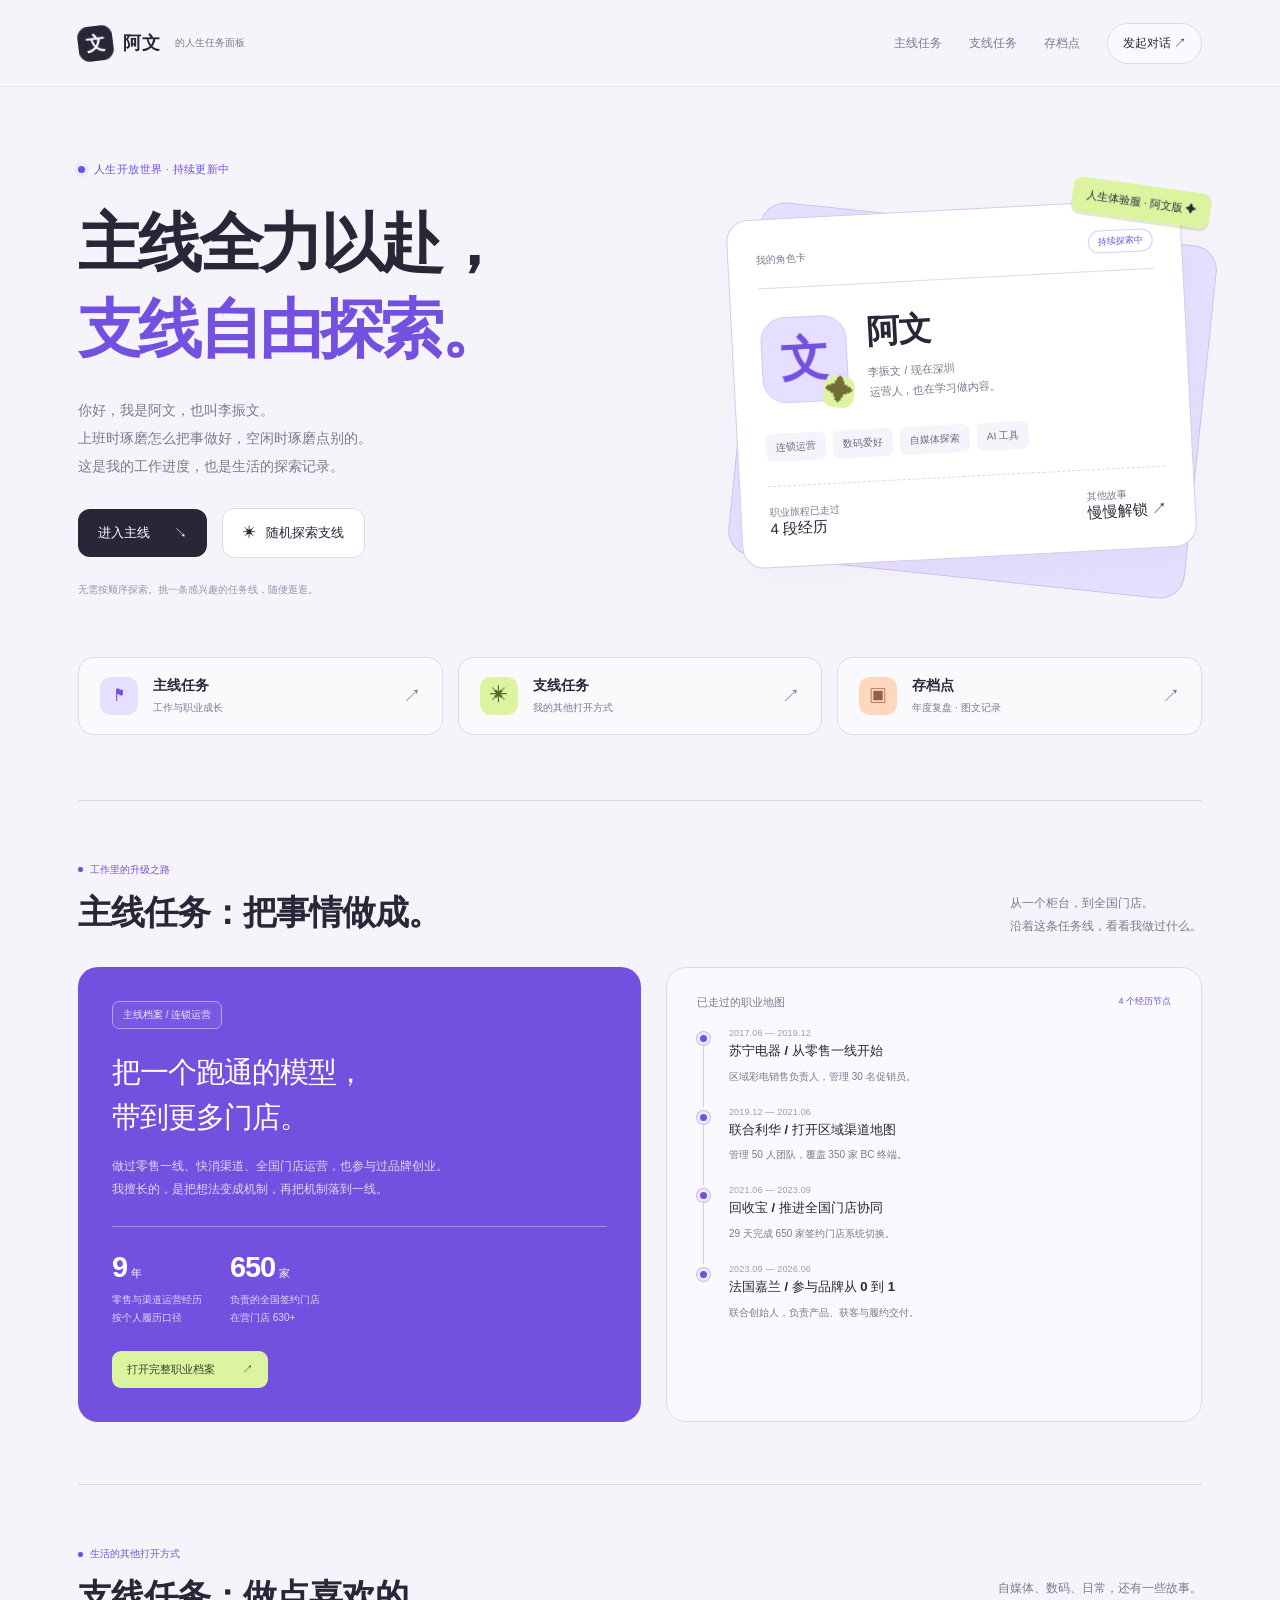
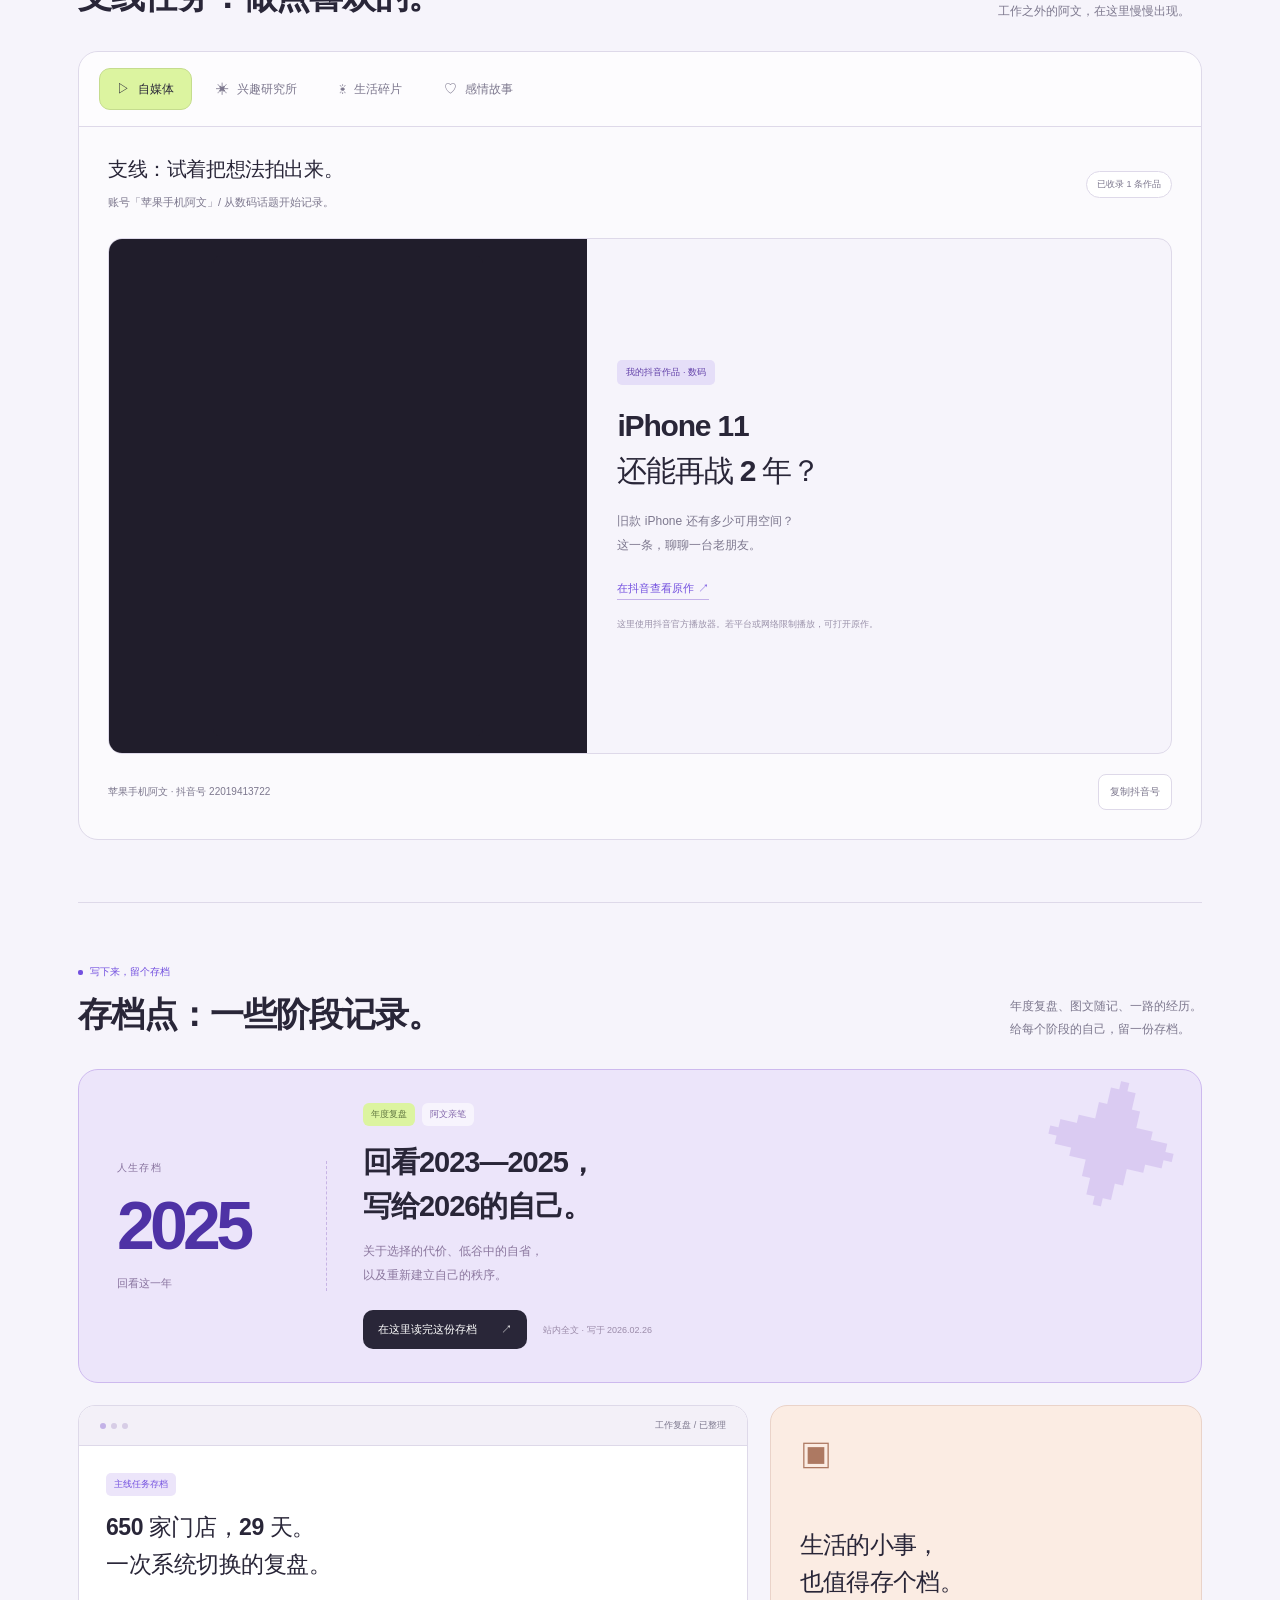
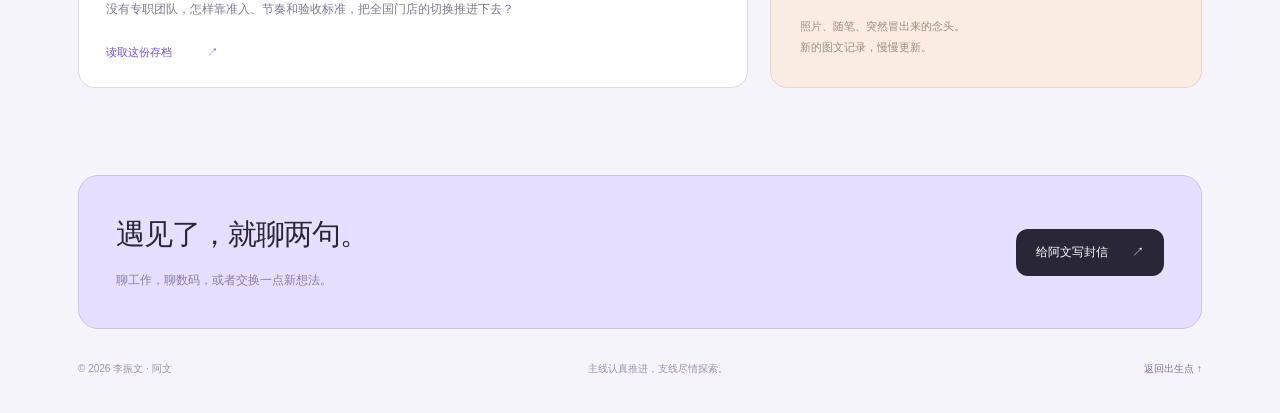
==== commit 26de9cfb: "Publish full annual review as an on-site article with chapter navigation" ====
--- a/index.html
+++ b/index.html
@@ -1,5 +1,5 @@
 <!doctype html>
-<html lang="zh-CN"><head><meta charset="utf-8"><meta name="viewport" content="width=device-width,initial-scale=1"><meta name="theme-color" content="#f6f4fb"><meta name="description" content="欢迎来到阿文的人生任务面板。工作是主线，自媒体、数码、生活和故事是支线。来认识一个完整的李振文。"><title>阿文的任务宇宙｜主线全力以赴，支线自由探索</title><link rel="stylesheet" href="style.css?v=annual-2025"></head>
+<html lang="zh-CN"><head><meta charset="utf-8"><meta name="viewport" content="width=device-width,initial-scale=1"><meta name="theme-color" content="#f6f4fb"><meta name="description" content="欢迎来到阿文的人生任务面板。工作是主线，自媒体、数码、生活和故事是支线。来认识一个完整的李振文。"><title>阿文的任务宇宙｜主线全力以赴，支线自由探索</title><link rel="stylesheet" href="style.css?v=annual-full"></head>
 <body>
 <header class="header"><div class="wrap header-inner"><a class="brand" href="#home" aria-label="回到阿文主页"><span class="brand-mark" aria-hidden="true">文</span><strong>阿文</strong><small>的人生任务面板</small></a><nav class="nav" aria-label="主导航"><a href="#main">主线任务</a><a href="#side">支线任务</a><a href="#archive">存档点</a><a href="#contact" class="contact-link">发起对话 ↗</a></nav></div></header>
 <main class="wrap">
@@ -10,9 +10,9 @@
 <div class="tab-panel" role="tabpanel" tabindex="0" id="panel-creator" aria-labelledby="tab-creator"><div class="side-title"><div><h3>支线：试着把想法拍出来。</h3><p>账号「苹果手机阿文」/ 从数码话题开始记录。</p></div><span class="pill" id="work-count">已收录 1 条作品</span></div><article class="video-feature"><div class="player-wrap" id="video-player"><iframe src="https://open.douyin.com/player/video?vid=7480278761573731621&amp;autoplay=0" title="苹果手机阿文：iPhone 11 还能再战 2 年？" loading="lazy" allow="fullscreen; encrypted-media; picture-in-picture" allowfullscreen referrerpolicy="strict-origin-when-cross-origin"></iframe></div><div class="video-info"><span class="video-category">我的抖音作品 · 数码</span><h4>iPhone 11<br>还能再战 2 年？</h4><p>旧款 iPhone 还有多少可用空间？<br>这一条，聊聊一台老朋友。</p><a href="https://www.douyin.com/video/7480278761573731621" target="_blank" rel="noopener noreferrer">在抖音查看原作 ↗</a><p class="video-note">这里使用抖音官方播放器。若平台或网络限制播放，可打开原作。</p></div></article><div class="account-row"><span>苹果手机阿文 · 抖音号 22019413722</span><button id="copy-id" type="button">复制抖音号</button></div><div class="media-grid" id="creator-gallery"></div></div>
 <div class="tab-panel" role="tabpanel" tabindex="0" id="panel-interest" aria-labelledby="tab-interest" hidden><div class="side-title"><div><h3>支线：对一些东西保持好奇。</h3><p>喜欢的东西，值得花时间研究一下。</p></div><span class="pill">探索中</span></div><div class="topic-grid"><article class="topic-card"><div class="topic-icon" aria-hidden="true">▯</div><h4>数码与苹果</h4><p>从一部手机出发，聊产品、使用体验，以及旧设备的下一种可能。</p><a href="#side" data-open-tab="creator">去看看我的数码视频 ↗</a></article><article class="topic-card"><div class="topic-icon" aria-hidden="true">✦</div><h4>AI 与工作流</h4><p>关注 AI 工具怎样进入真实工作，让经营分析、内容整理与日常流程更顺手。</p></article></div><div class="media-grid" id="interest-gallery"></div></div>
 <div class="tab-panel" role="tabpanel" tabindex="0" id="panel-life" aria-labelledby="tab-life" hidden><div class="side-title"><div><h3>支线：认真收集生活。</h3><p>不只有上班，还有镜头之外的日常。</p></div><span class="pill">记录待更新</span></div><div class="empty-story life-empty" id="life-empty"><div><span class="story-label">等待第一张真实照片</span><h4>生活这张地图，<br>还可以继续开。</h4><p>这里会慢慢放上我的照片、日常片段，和那些值得记住的小事。</p></div><span class="story-stamp" aria-hidden="true">☀</span></div><div class="media-grid" id="life-gallery"></div></div>
-<div class="tab-panel" role="tabpanel" tabindex="0" id="panel-story" aria-labelledby="tab-story" hidden><div class="side-title"><div><h3>支线：关于喜欢，关于关系。</h3><p>有些故事，等想好了再慢慢讲。</p></div><span class="pill">故事未公开</span></div><div class="empty-story"><div><span class="story-label">下一篇，留给真实的经历</span><h4>这条支线，<br>先留一点空白。</h4><p>关于相遇、相处与成长的记录，会在这里更新。<br>目前还没有公开的故事。</p></div><span class="story-stamp" aria-hidden="true">♡</span></div><div class="media-grid" id="story-gallery"></div></div>
+<div class="tab-panel" role="tabpanel" tabindex="0" id="panel-story" aria-labelledby="tab-story" hidden><div class="side-title"><div><h3>支线：关于喜欢，关于关系。</h3><p>关于关系与和解，先从一次年度复盘说起。</p></div><span class="pill">已收录年度复盘</span></div><div class="empty-story"><div><span class="story-label">年度复盘中的一段</span><h4>关于关系，<br>也关于和自己和解。</h4><p>回看2023—2025年的低落，<br>试着分清什么重要，什么可以慢慢放下。</p><a class="story-read" href="annual-2025.html#reconcile">读这一段经历 ↗</a></div><span class="story-stamp" aria-hidden="true">♡</span></div><div class="media-grid" id="story-gallery"></div></div>
 </div></section>
-<section class="section" id="archive"><div class="section-head"><div><p class="heading-tag">写下来，留个存档</p><h2>存档点：一些阶段记录。</h2></div><p>年度复盘、图文随记、一路的经历。<br>给每个阶段的自己，留一份存档。</p></div><article class="annual-save" id="annual-review" aria-labelledby="annual-title"><div class="annual-year" aria-hidden="true"><span>人生存档</span><strong>2025</strong><small>回看这一年</small></div><div class="annual-content"><div class="annual-meta"><span>年度复盘</span><span>阿文亲笔</span></div><h3 id="annual-title">2025 年度复盘</h3><p>给这一年的自己，留一份存档。<br>我写下的经历与思考，收在这份年度复盘里。</p><div class="annual-actions"><a class="button" href="https://www.kdocs.cn/l/ck1rrW4i4q2V" target="_blank" rel="noopener noreferrer">前往金山文档阅读 <span aria-hidden="true">↗</span></a><span class="annual-source">金山文档原文 · 新窗口打开</span></div></div><span class="annual-star" aria-hidden="true">✦</span></article><div class="archive"><article class="log-card"><div class="log-bar"><span class="window-dots" aria-hidden="true"><i></i><i></i><i></i></span><span>工作复盘 / 已整理</span></div><div class="log-body"><span class="log-type">主线任务存档</span><h3>650 家门店，29 天。<br>一次系统切换的复盘。</h3><p>没有专职团队，怎样靠准入、节奏和验收标准，把全国门店的切换推进下去？</p><button class="log-read" type="button" data-dialog="article-dialog">读取这份存档 <span aria-hidden="true">↗</span></button></div></article><div class="save-card"><span class="save-icon" aria-hidden="true">▣</span><div><h3>生活的小事，<br>也值得存个档。</h3><p>照片、随笔、突然冒出来的念头。<br>新的图文记录，慢慢更新。</p></div></div></div><div class="media-grid" id="journal-gallery"></div></section>
+<section class="section" id="archive"><div class="section-head"><div><p class="heading-tag">写下来，留个存档</p><h2>存档点：一些阶段记录。</h2></div><p>年度复盘、图文随记、一路的经历。<br>给每个阶段的自己，留一份存档。</p></div><article class="annual-save" id="annual-review" aria-labelledby="annual-title"><div class="annual-year" aria-hidden="true"><span>人生存档</span><strong>2025</strong><small>回看这一年</small></div><div class="annual-content"><div class="annual-meta"><span>年度复盘</span><span>阿文亲笔</span></div><h3 id="annual-title">回看2023—2025，<br>写给2026的自己。</h3><p>关于选择的代价、低谷中的自省，<br>以及重新建立自己的秩序。</p><div class="annual-actions"><a class="button" href="annual-2025.html">在这里读完这份存档 <span aria-hidden="true">↗</span></a><span class="annual-source">站内全文 · 写于 2026.02.26</span></div></div><span class="annual-star" aria-hidden="true">✦</span></article><div class="archive"><article class="log-card"><div class="log-bar"><span class="window-dots" aria-hidden="true"><i></i><i></i><i></i></span><span>工作复盘 / 已整理</span></div><div class="log-body"><span class="log-type">主线任务存档</span><h3>650 家门店，29 天。<br>一次系统切换的复盘。</h3><p>没有专职团队，怎样靠准入、节奏和验收标准，把全国门店的切换推进下去？</p><button class="log-read" type="button" data-dialog="article-dialog">读取这份存档 <span aria-hidden="true">↗</span></button></div></article><div class="save-card"><span class="save-icon" aria-hidden="true">▣</span><div><h3>生活的小事，<br>也值得存个档。</h3><p>照片、随笔、突然冒出来的念头。<br>新的图文记录，慢慢更新。</p></div></div></div><div class="media-grid" id="journal-gallery"></div></section>
 <section class="contact-section" id="contact"><div><h2>遇见了，就聊两句。</h2><p>聊工作，聊数码，或者交换一点新想法。</p></div><a class="button" href="mailto:lijiunao@gmail.com">给阿文写封信 <span aria-hidden="true">↗</span></a></section>
 </main><footer class="wrap"><div class="footer"><span>© <span id="year">2026</span> 李振文 · 阿文</span><span>主线认真推进，支线尽情探索。</span><a href="#home">返回出生点 ↑</a></div></footer>
 <dialog class="dialog" id="resume-dialog" aria-labelledby="resume-title"><div class="dialog-head"><h2 id="resume-title">阿文的职业档案</h2><button class="close-dialog" type="button" data-close-dialog aria-label="关闭职业档案">×</button></div><div class="dialog-content"><article class="career"><p class="date">2023.09 — 2026.06 / 香港、衡阳</p><h3>法国嘉兰医疗科技</h3><h4>联合创始人 · 产品、获客与履约交付</h4><p>参与品牌从 0 到 1，第 2 年年营收 1,000 万，按实收、扣退款口径。自建小红书、抖音账号矩阵与投流，打通公域触达、咨询、私域承接与成交闭环。平台风控收紧、获客成本翻倍后，结合约 35% 的毛利率判断模式持续性并选择退出。</p></article><article class="career"><p class="date">2021.06 — 2023.09 / 深圳</p><h3>回收宝科技</h3><h4>门店运营副总监 · 全国门店运营</h4><p>负责 650 家签约门店、630+ 在营门店运营，协同 4 位区域经理推动全国落地。主导全国 SaaS 系统切换，29 天完成、切换率 100%。孵化“回收豹”贴膜品牌，3 个月完成 0 到 1，年销售额约 100 万。</p></article><article class="career"><p class="date">2019.12 — 2021.06 / 深圳 · 龙华、龙岗</p><h3>联合利华</h3><h4>区域 BC 渠道经理</h4><p>管理 50 人销售团队，高峰 60 人，覆盖 350 家 BC 终端，两区年销售额 800–1,000 万。六大重点卖场集中投入约半年，品类份额从 29% 提升到 53%，所负责月业绩从 17.5 万提升到 32 万。</p></article><article class="career"><p class="date">2017.06 — 2019.12 / 衡阳</p><h3>苏宁电器</h3><h4>区域彩电销售负责人</h4><p>管理 30 名促销员，统筹八大品牌区域销售。首年区域彩电营收从 2,000 万提升到 2,200 万，同比增长 10%，通过装修公司异业合作拓展客源。</p></article><p class="education">湖南电子科技职业学院 · 营销与策划 · 大专<br>常用工具：Excel / 经营看板、SaaS / ERP、AI 工作流。<br>工作意向：门店运营经理 / 区域运营经理。深圳，可出差。</p></div></dialog>
--- a/style.css
+++ b/style.css
@@ -2,3 +2,5 @@
 
 /* Annual review: a personal save point, linking to the author's original. */
 .annual-save{position:relative;isolation:isolate;display:grid;grid-template-columns:210px minmax(0,1fr);gap:36px;align-items:center;padding:33px 38px;border:1px solid #cdb9ee;border-radius:20px;background:#ece5fa;margin-bottom:22px;overflow:hidden;scroll-margin-top:110px}.annual-year{position:relative;z-index:1;border-right:1px dashed #c7b4e4;padding-right:30px;display:flex;flex-direction:column;gap:13px}.annual-year>span{font-size:10px;letter-spacing:.12em;color:#88739e}.annual-year strong{font-size:68px;font-weight:750;letter-spacing:-.07em;line-height:1.1;color:var(--purple-dark);font-variant-numeric:tabular-nums}.annual-year small{font-size:11px;color:#88739e}.annual-content{position:relative;z-index:1;min-width:0}.annual-meta{display:flex;gap:7px;flex-wrap:wrap}.annual-meta span{font-size:9px;background:#fff9;color:#8266aa;padding:5px 8px;border-radius:6px}.annual-meta span:first-child{background:var(--lime);color:#627842}.annual-content h3{font-size:29px;font-weight:600;letter-spacing:-.035em;margin:15px 0 12px;line-height:1.5}.annual-content>p{font-size:12px;color:#8b779e;line-height:1.95;margin:0}.annual-actions{display:flex;align-items:center;gap:16px;flex-wrap:wrap;margin-top:23px}.annual-actions .button{font-size:11px;padding:12px 15px;border-radius:10px}.annual-source{font-size:9px;color:#9b8ba9;line-height:1.8}.annual-star{position:absolute;right:20px;top:5px;color:#dacbf2;font-size:135px;font-weight:300;transform:rotate(13deg);z-index:0;pointer-events:none}@media(max-width:700px){.annual-save{padding:26px;grid-template-columns:1fr;gap:23px;scroll-margin-top:125px}.annual-year{border-right:0;border-bottom:1px dashed #c7b4e4;padding-right:0;padding-bottom:20px;display:grid;grid-template-columns:1fr auto;gap:8px;align-items:end}.annual-year>span{grid-column:1;grid-row:1;font-size:9px}.annual-year strong{grid-column:2;grid-row:1/3;font-size:52px}.annual-year small{grid-column:1;grid-row:2;font-size:10px}.annual-content h3{font-size:25px;margin-top:13px}.annual-content>p{font-size:11px}.annual-actions{margin-top:20px;gap:12px}.annual-source{font-size:8px}.annual-star{font-size:100px;top:130px;right:-8px}}
+
+.story-read{display:inline-block;font-size:11px;color:var(--purple);margin-top:22px;border-bottom:1px solid #c9b6df;padding-bottom:5px}
